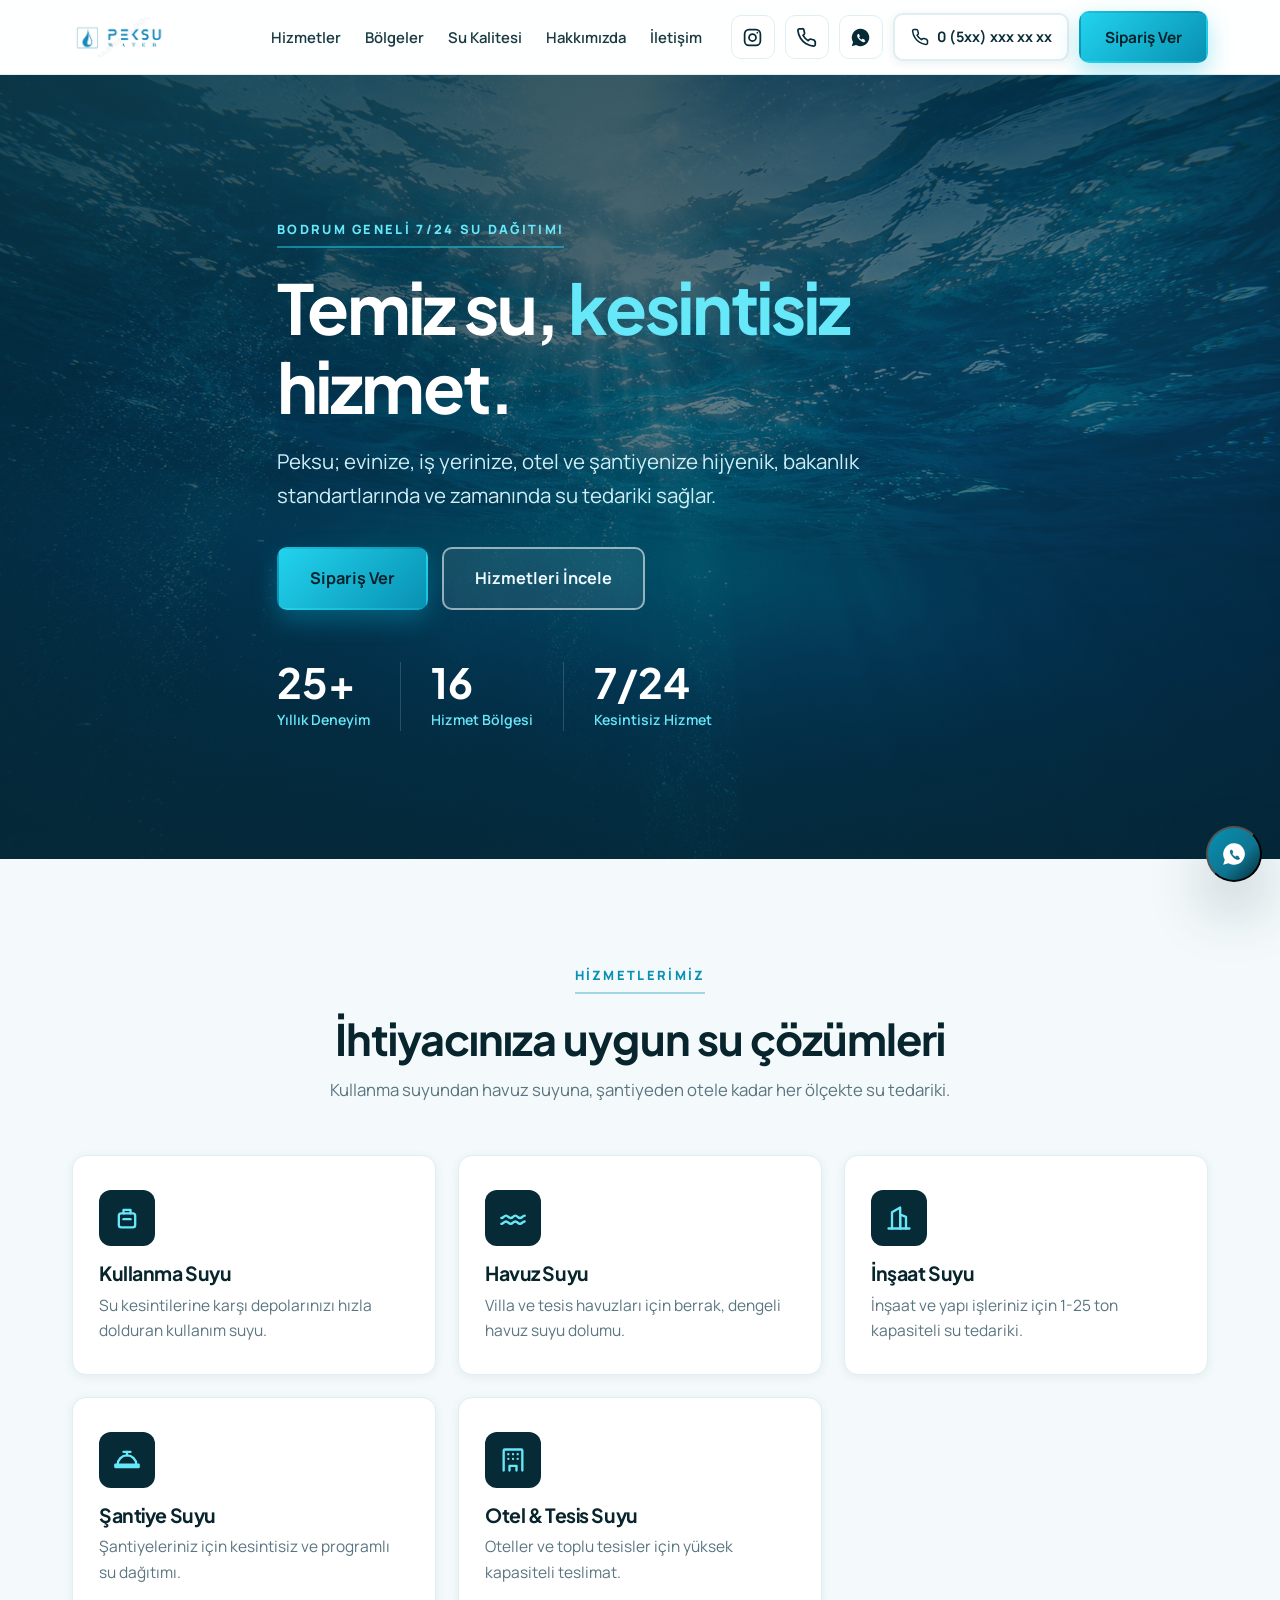
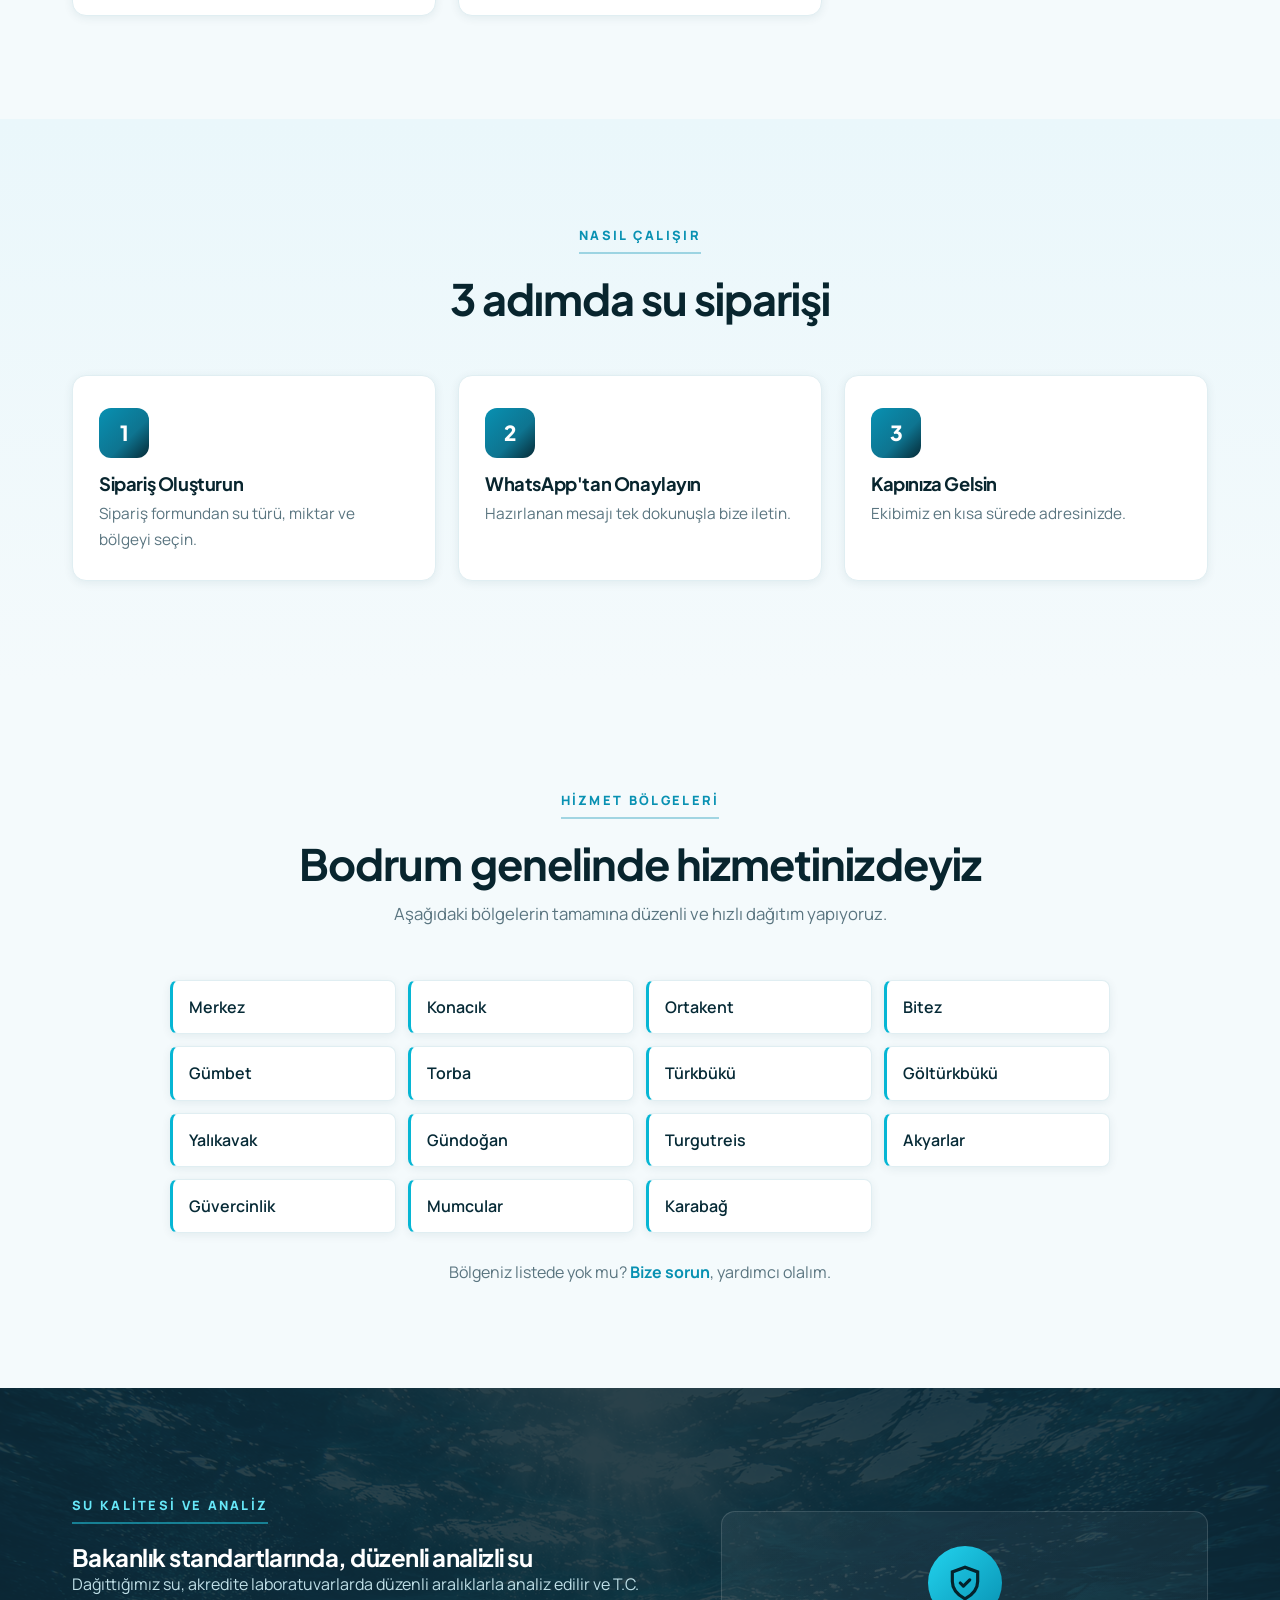
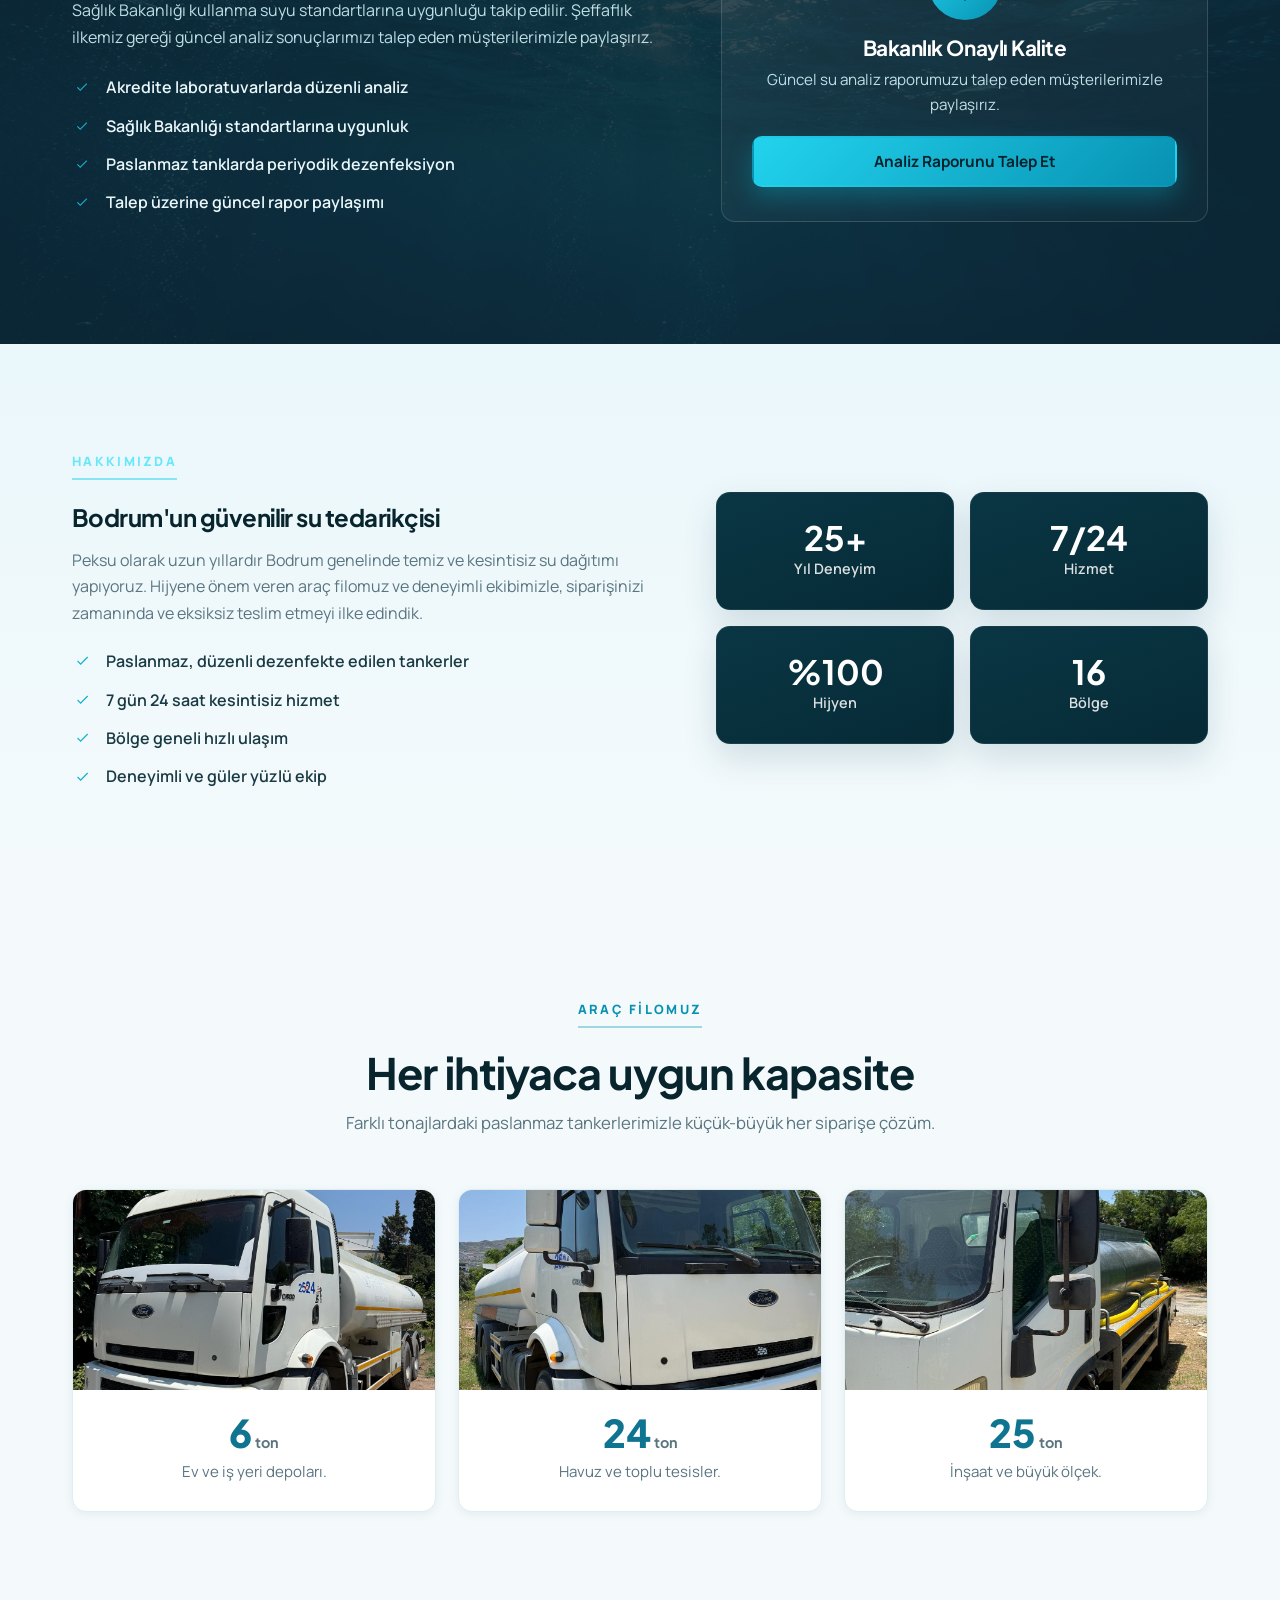
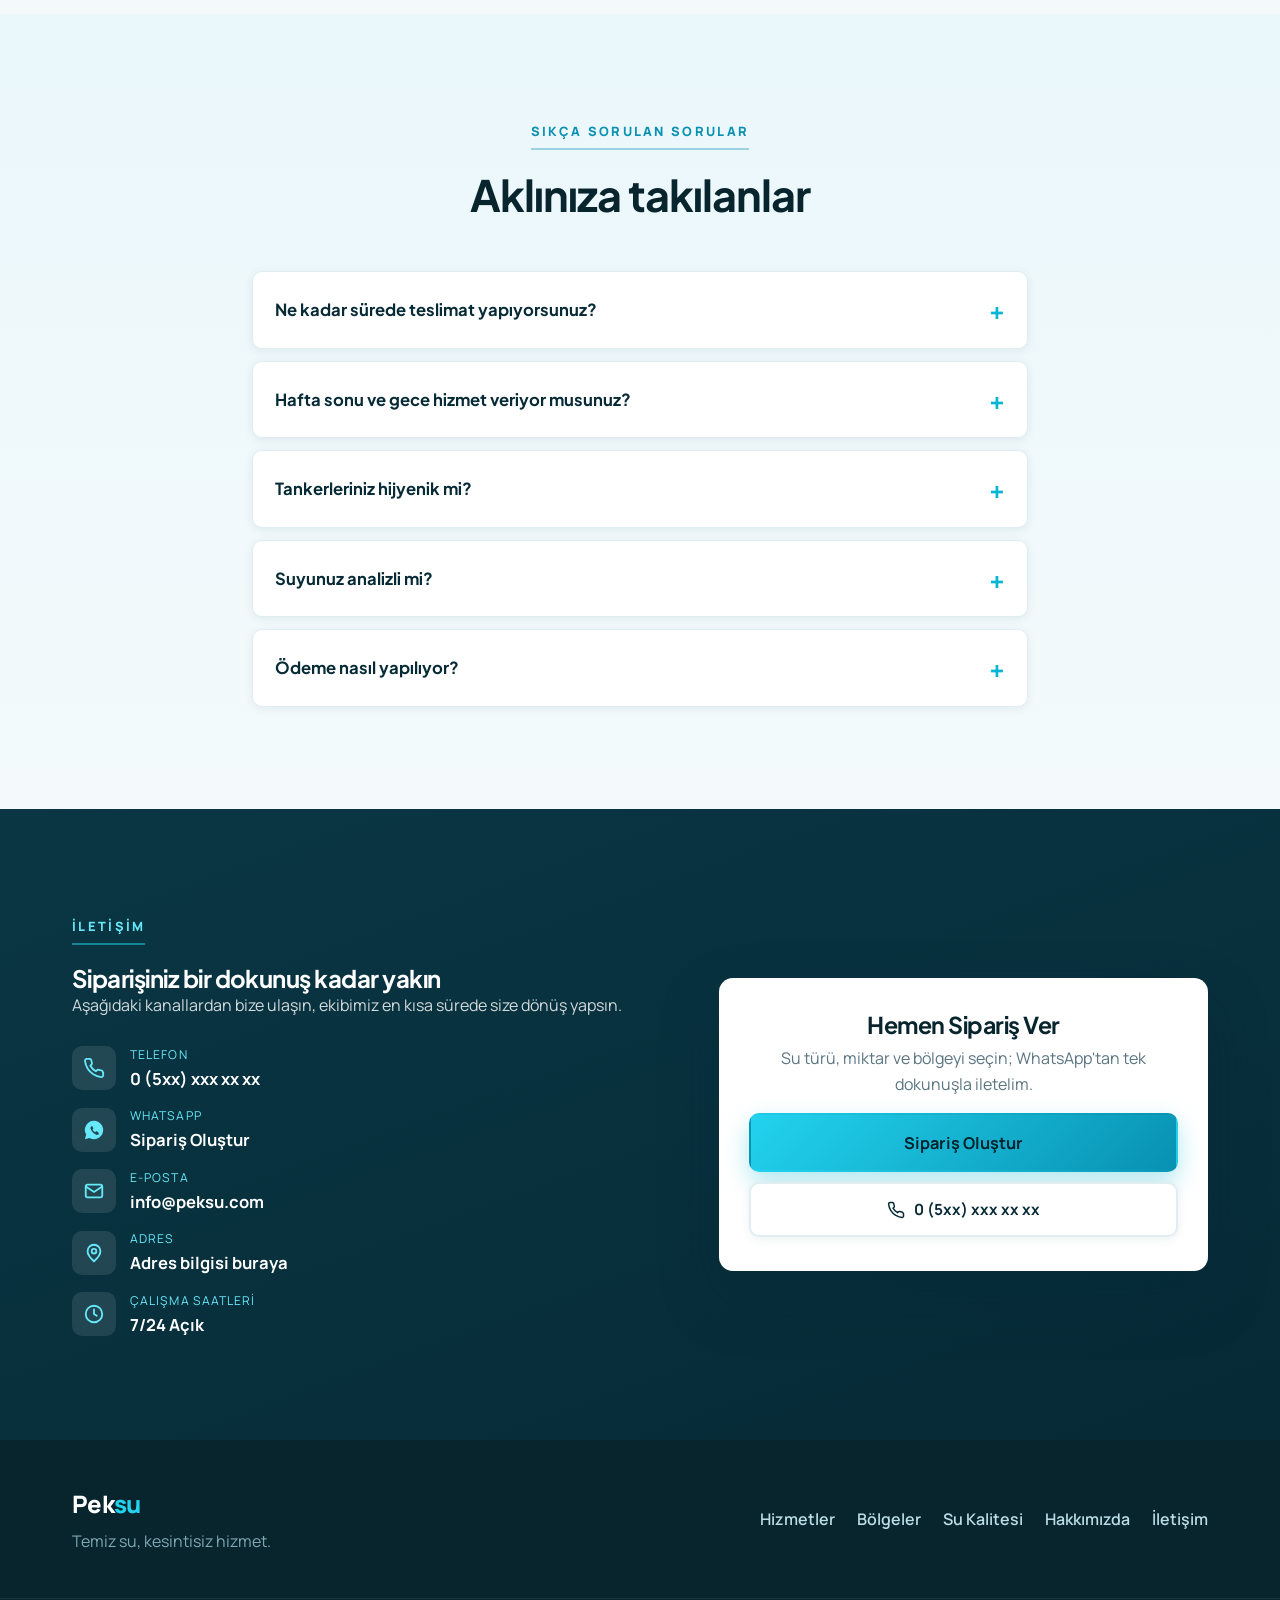
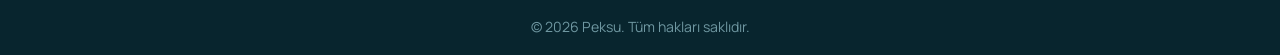
==== index.html @ a87dc5b9 "İçme suyu kaldırıldı, logo+araç foto, WhatsApp seçim popup, miktar dropdown, hero mobil telefon - İç" ====
<!DOCTYPE html>
<html lang="tr">
<head>
  <meta charset="UTF-8" />
  <meta name="viewport" content="width=device-width, initial-scale=1.0" />
  <title>Peksu | Temiz Su Dağıtım Hizmeti</title>
  <meta name="description" content="Peksu — Bodrum genelinde güvenilir, temiz ve kesintisiz su dağıtım hizmeti. Bakanlık standartlarında analizli su, 7/24 sipariş." />
  <meta name="theme-color" content="#062a36" />
  <link rel="preconnect" href="https://fonts.googleapis.com" />
  <link rel="preconnect" href="https://fonts.gstatic.com" crossorigin />
  <link href="https://fonts.googleapis.com/css2?family=Manrope:wght@400;500;600;700;800&family=Plus+Jakarta+Sans:wght@600;700;800&display=swap" rel="stylesheet" />
  <link rel="stylesheet" href="css/styles.css" />
</head>
<body>
  <!-- ===== Header ===== -->
  <header class="site-header" id="top">
    <div class="container header-inner">
      <a href="#top" class="brand" aria-label="Peksu ana sayfa">
        <img class="brand-logo" id="brandLogo" alt="Peksu" hidden />
        <span class="brand-drop" id="brandDrop" aria-hidden="true">
          <svg viewBox="0 0 24 24" fill="none"><path d="M12 2S5 10.5 5 15a7 7 0 0 0 14 0c0-4.5-7-13-7-13Z" fill="currentColor"/></svg>
        </span>
        <span class="brand-name" id="brandText" data-field="brand.nameHtml">Pek<span>su</span></span>
      </a>

      <nav class="main-nav" id="mainNav" aria-label="Ana menü">
        <a href="#hizmetler">Hizmetler</a>
        <a href="#bolgeler">Bölgeler</a>
        <a href="#kalite">Su Kalitesi</a>
        <a href="#hakkimizda">Hakkımızda</a>
        <a href="#filo" class="nav-min">Filomuz</a>
        <a href="#sss" class="nav-min">S.S.S.</a>
        <a href="#iletisim">İletişim</a>
      </nav>

      <div class="header-actions">
        <a class="icon-btn" data-attr="href:contact.instagram" target="_blank" rel="noopener" aria-label="Instagram">
          <svg viewBox="0 0 24 24" fill="none" stroke="currentColor" stroke-width="2"><rect x="3" y="3" width="18" height="18" rx="5"/><circle cx="12" cy="12" r="4"/><circle cx="17.5" cy="6.5" r="1" fill="currentColor" stroke="none"/></svg>
        </a>
        <!-- Mobil: sadece ikon -->
        <a class="icon-btn only-mobile" data-attr="href:contact.telHref" aria-label="Ara">
          <svg viewBox="0 0 24 24" fill="none" stroke="currentColor" stroke-width="2"><path d="M22 16.9v3a2 2 0 0 1-2.2 2 19.8 19.8 0 0 1-8.6-3 19.5 19.5 0 0 1-6-6 19.8 19.8 0 0 1-3-8.6A2 2 0 0 1 4.1 2h3a2 2 0 0 1 2 1.7c.1.9.3 1.8.6 2.7a2 2 0 0 1-.5 2.1L8 9.6a16 16 0 0 0 6 6l1.1-1.1a2 2 0 0 1 2.1-.5c.9.3 1.8.5 2.7.6a2 2 0 0 1 1.7 2Z" stroke-linecap="round" stroke-linejoin="round"/></svg>
        </a>
        <button class="icon-btn only-mobile" data-choice aria-label="WhatsApp">
          <svg viewBox="0 0 24 24" fill="currentColor"><path d="M12 2a10 10 0 0 0-8.5 15.2L2 22l4.9-1.4A10 10 0 1 0 12 2Zm5.6 14.1c-.2.6-1.2 1.2-1.7 1.2-.4.1-1 .1-1.6-.1a10.6 10.6 0 0 1-4.9-4.3 5.6 5.6 0 0 1-1.2-3c0-.9.4-1.3.7-1.6.2-.2.4-.3.6-.3h.4c.2 0 .4 0 .6.5l.7 1.7c0 .2.1.3 0 .5l-.4.5-.2.3c-.1.1-.2.3 0 .5.3.5.7 1 1.1 1.4.6.5 1 .7 1.4.9.2.1.4.1.5-.1l.6-.7c.2-.2.3-.2.5-.1l1.6.8c.3.1.4.2.5.3.1.2.1.6-.1 1Z"/></svg>
        </button>
        <!-- Masaüstü: numara yazılı butonlar -->
        <a class="btn btn-call only-desktop" data-attr="href:contact.telHref">
          <svg viewBox="0 0 24 24" fill="none" stroke="currentColor" stroke-width="2"><path d="M22 16.9v3a2 2 0 0 1-2.2 2 19.8 19.8 0 0 1-8.6-3 19.5 19.5 0 0 1-6-6 19.8 19.8 0 0 1-3-8.6A2 2 0 0 1 4.1 2h3a2 2 0 0 1 2 1.7c.1.9.3 1.8.6 2.7a2 2 0 0 1-.5 2.1L8 9.6a16 16 0 0 0 6 6l1.1-1.1a2 2 0 0 1 2.1-.5c.9.3 1.8.5 2.7.6a2 2 0 0 1 1.7 2Z" stroke-linecap="round" stroke-linejoin="round"/></svg>
          <span data-field="contact.phoneDisplay"></span>
        </a>
        <button class="btn btn-primary only-desktop" data-order>Sipariş Ver</button>

        <button class="nav-toggle only-mobile" id="navToggle" aria-label="Menüyü aç" aria-expanded="false">
          <span></span><span></span><span></span>
        </button>
      </div>
    </div>
  </header>

  <!-- ===== Hero ===== -->
  <section class="hero" id="hero">
    <div class="hero-photo" aria-hidden="true"></div>
    <div class="hero-sheen" aria-hidden="true"></div>
    <div class="container hero-inner">
      <span class="eyebrow" data-field="hero.eyebrow"></span>
      <h1>
        <span data-field="hero.titleLead"></span>
        <span class="wave-text" data-field="hero.titleHighlight"></span>
        <span data-field="hero.titleTail"></span>
      </h1>
      <p class="lead" data-field="hero.lead"></p>
      <div class="hero-actions">
        <button class="btn btn-primary btn-lg" data-order data-field="hero.primaryBtn"></button>
        <a href="#hizmetler" class="btn btn-ghost btn-lg" data-field="hero.secondaryBtn"></a>
      </div>
      <a class="hero-phone only-mobile" data-attr="href:contact.telHref">
        <svg viewBox="0 0 24 24" width="16" height="16" fill="none" stroke="currentColor" stroke-width="2"><path d="M22 16.9v3a2 2 0 0 1-2.2 2 19.8 19.8 0 0 1-8.6-3 19.5 19.5 0 0 1-6-6 19.8 19.8 0 0 1-3-8.6A2 2 0 0 1 4.1 2h3a2 2 0 0 1 2 1.7c.1.9.3 1.8.6 2.7a2 2 0 0 1-.5 2.1L8 9.6a16 16 0 0 0 6 6l1.1-1.1a2 2 0 0 1 2.1-.5c.9.3 1.8.5 2.7.6a2 2 0 0 1 1.7 2Z" stroke-linecap="round" stroke-linejoin="round"/></svg>
        <span>Hemen arayın: </span><span data-field="contact.phoneDisplay"></span>
      </a>
      <ul class="hero-stats" id="heroStats"></ul>
    </div>
  </section>

  <!-- ===== Hizmetler ===== -->
  <section class="section" id="hizmetler">
    <div class="container">
      <div class="section-head">
        <span class="eyebrow" data-field="services.eyebrow"></span>
        <h2 data-field="services.title"></h2>
        <p class="section-sub" data-field="services.subtitle"></p>
      </div>
      <div class="cards grid-3" id="servicesGrid"></div>
    </div>
  </section>

  <!-- ===== Nasıl Çalışır ===== -->
  <section class="section section-alt" id="nasil">
    <div class="container">
      <div class="section-head">
        <span class="eyebrow" data-field="steps.eyebrow"></span>
        <h2 data-field="steps.title"></h2>
      </div>
      <div class="steps grid-3" id="stepsGrid"></div>
    </div>
  </section>

  <!-- ===== Bölgeler ===== -->
  <section class="section" id="bolgeler">
    <div class="container">
      <div class="section-head">
        <span class="eyebrow" data-field="regions.eyebrow"></span>
        <h2 data-field="regions.title"></h2>
        <p class="section-sub" data-field="regions.subtitle"></p>
      </div>
      <ul class="region-list" id="regionList"></ul>
      <p class="region-note">Bölgeniz listede yok mu? <a href="#iletisim">Bize sorun</a>, yardımcı olalım.</p>
    </div>
  </section>

  <!-- ===== Su Kalitesi & Analiz ===== -->
  <section class="section quality" id="kalite">
    <div class="container">
      <div class="quality-grid">
        <div>
          <span class="eyebrow" data-field="quality.eyebrow"></span>
          <h2 data-field="quality.title"></h2>
          <p data-field="quality.text"></p>
          <ul class="quality-points" id="qualityPoints"></ul>
        </div>
        <div class="quality-badge">
          <span class="seal" aria-hidden="true">
            <svg viewBox="0 0 24 24" fill="none" stroke="currentColor" stroke-width="2"><path d="M12 2 4 5v6c0 5 3.4 8.5 8 11 4.6-2.5 8-6 8-11V5l-8-3Z"/><path d="m9 12 2 2 4-4" stroke-linecap="round" stroke-linejoin="round"/></svg>
          </span>
          <h3>Bakanlık Onaylı Kalite</h3>
          <p>Güncel su analiz raporumuzu talep eden müşterilerimizle paylaşırız.</p>
          <button class="btn btn-primary block" data-request data-field="quality.ctaLabel"></button>
        </div>
      </div>
    </div>
  </section>

  <!-- ===== Hakkımızda ===== -->
  <section class="section section-alt" id="hakkimizda">
    <div class="container about-grid">
      <div class="about-text">
        <span class="eyebrow" data-field="about.eyebrow"></span>
        <h2 data-field="about.title"></h2>
        <p data-field="about.text"></p>
        <ul class="feature-list" id="featureList"></ul>
      </div>
      <div class="about-badges" id="aboutBadges"></div>
    </div>
  </section>

  <!-- ===== Filo ===== -->
  <section class="section" id="filo">
    <div class="container">
      <div class="section-head">
        <span class="eyebrow" data-field="fleet.eyebrow"></span>
        <h2 data-field="fleet.title"></h2>
        <p class="section-sub" data-field="fleet.subtitle"></p>
      </div>
      <div class="cards grid-3" id="fleetGrid"></div>
    </div>
  </section>

  <!-- ===== SSS ===== -->
  <section class="section section-alt" id="sss">
    <div class="container narrow">
      <div class="section-head">
        <span class="eyebrow" data-field="faq.eyebrow"></span>
        <h2 data-field="faq.title"></h2>
      </div>
      <div class="faq" id="faqList"></div>
    </div>
  </section>

  <!-- ===== İletişim ===== -->
  <section class="section contact" id="iletisim">
    <div class="container contact-inner">
      <div class="contact-text">
        <span class="eyebrow" data-field="contactSection.eyebrow"></span>
        <h2 data-field="contactSection.title"></h2>
        <p data-field="contactSection.text"></p>
        <ul class="contact-list">
          <li><span class="ci"><svg viewBox="0 0 24 24" fill="none" stroke="currentColor" stroke-width="2"><path d="M22 16.9v3a2 2 0 0 1-2.2 2 19.8 19.8 0 0 1-8.6-3 19.5 19.5 0 0 1-6-6 19.8 19.8 0 0 1-3-8.6A2 2 0 0 1 4.1 2h3a2 2 0 0 1 2 1.7c.1.9.3 1.8.6 2.7a2 2 0 0 1-.5 2.1L8 9.6a16 16 0 0 0 6 6l1.1-1.1a2 2 0 0 1 2.1-.5c.9.3 1.8.5 2.7.6a2 2 0 0 1 1.7 2Z" stroke-linecap="round" stroke-linejoin="round"/></svg></span><div><small>Telefon</small><a data-attr="href:contact.telHref" data-field="contact.phoneDisplay"></a></div></li>
          <li><span class="ci"><svg viewBox="0 0 24 24" fill="currentColor"><path d="M12 2a10 10 0 0 0-8.5 15.2L2 22l4.9-1.4A10 10 0 1 0 12 2Zm5.6 14.1c-.2.6-1.2 1.2-1.7 1.2-.4.1-1 .1-1.6-.1a10.6 10.6 0 0 1-4.9-4.3 5.6 5.6 0 0 1-1.2-3c0-.9.4-1.3.7-1.6.2-.2.4-.3.6-.3h.4c.2 0 .4 0 .6.5l.7 1.7c0 .2.1.3 0 .5l-.4.5-.2.3c-.1.1-.2.3 0 .5.3.5.7 1 1.1 1.4.6.5 1 .7 1.4.9.2.1.4.1.5-.1l.6-.7c.2-.2.3-.2.5-.1l1.6.8c.3.1.4.2.5.3.1.2.1.6-.1 1Z"/></svg></span><div><small>WhatsApp</small><a href="#" data-order class="cval">Sipariş Oluştur</a></div></li>
          <li><span class="ci"><svg viewBox="0 0 24 24" fill="none" stroke="currentColor" stroke-width="2"><rect x="3" y="5" width="18" height="14" rx="2"/><path d="m3 7 9 6 9-6"/></svg></span><div><small>E-posta</small><a data-attr="href:contact.mailHref" data-field="contact.email"></a></div></li>
          <li><span class="ci"><svg viewBox="0 0 24 24" fill="none" stroke="currentColor" stroke-width="2"><path d="M12 21s-7-6.3-7-11a7 7 0 0 1 14 0c0 4.7-7 11-7 11Z"/><circle cx="12" cy="10" r="2.5"/></svg></span><div><small>Adres</small><span class="cval" data-field="contact.address"></span></div></li>
          <li><span class="ci"><svg viewBox="0 0 24 24" fill="none" stroke="currentColor" stroke-width="2"><circle cx="12" cy="12" r="9"/><path d="M12 7v5l3 2" stroke-linecap="round"/></svg></span><div><small>Çalışma Saatleri</small><span class="cval" data-field="contact.hours"></span></div></li>
        </ul>
      </div>
      <div class="contact-cta">
        <div class="cta-card">
          <h3>Hemen Sipariş Ver</h3>
          <p>Su türü, miktar ve bölgeyi seçin; WhatsApp'tan tek dokunuşla iletelim.</p>
          <button class="btn btn-primary block btn-lg" data-order>Sipariş Oluştur</button>
          <a class="btn btn-call block" data-attr="href:contact.telHref">
            <svg viewBox="0 0 24 24" fill="none" stroke="currentColor" stroke-width="2"><path d="M22 16.9v3a2 2 0 0 1-2.2 2 19.8 19.8 0 0 1-8.6-3 19.5 19.5 0 0 1-6-6 19.8 19.8 0 0 1-3-8.6A2 2 0 0 1 4.1 2h3a2 2 0 0 1 2 1.7c.1.9.3 1.8.6 2.7a2 2 0 0 1-.5 2.1L8 9.6a16 16 0 0 0 6 6l1.1-1.1a2 2 0 0 1 2.1-.5c.9.3 1.8.5 2.7.6a2 2 0 0 1 1.7 2Z" stroke-linecap="round" stroke-linejoin="round"/></svg>
            <span data-field="contact.phoneDisplay"></span>
          </a>
        </div>
      </div>
    </div>
  </section>

  <!-- ===== Footer ===== -->
  <footer class="site-footer">
    <div class="container footer-inner">
      <div class="footer-brand">
        <span class="brand-name" data-field="brand.nameHtml">Pek<span>su</span></span>
        <p data-field="brand.slogan"></p>
      </div>
      <nav class="footer-nav" aria-label="Alt menü">
        <a href="#hizmetler">Hizmetler</a>
        <a href="#bolgeler">Bölgeler</a>
        <a href="#kalite">Su Kalitesi</a>
        <a href="#hakkimizda">Hakkımızda</a>
        <a href="#iletisim">İletişim</a>
      </nav>
    </div>
    <div class="footer-bottom">
      <div class="container">
        <p>© <span id="year"></span> <span data-field="brand.name">Peksu</span>. Tüm hakları saklıdır.</p>
      </div>
    </div>
  </footer>

  <!-- Sabit sipariş butonu -->
  <div class="floats">
    <button class="float-btn float-order" data-choice aria-label="WhatsApp">
      <svg viewBox="0 0 24 24" fill="currentColor"><path d="M12 2a10 10 0 0 0-8.5 15.2L2 22l4.9-1.4A10 10 0 1 0 12 2Zm5.6 14.1c-.2.6-1.2 1.2-1.7 1.2-.4.1-1 .1-1.6-.1a10.6 10.6 0 0 1-4.9-4.3 5.6 5.6 0 0 1-1.2-3c0-.9.4-1.3.7-1.6.2-.2.4-.3.6-.3h.4c.2 0 .4 0 .6.5l.7 1.7c0 .2.1.3 0 .5l-.4.5-.2.3c-.1.1-.2.3 0 .5.3.5.7 1 1.1 1.4.6.5 1 .7 1.4.9.2.1.4.1.5-.1l.6-.7c.2-.2.3-.2.5-.1l1.6.8c.3.1.4.2.5.3.1.2.1.6-.1 1Z"/></svg>
    </button>
  </div>

  <!-- ===== Seçim Modalı (İletişim / Sipariş) ===== -->
  <div class="modal" id="choiceModal" aria-hidden="true">
    <div class="modal-backdrop" data-close></div>
    <div class="modal-card choice-card" role="dialog" aria-modal="true" aria-labelledby="choiceTitle">
      <button class="modal-x" data-close aria-label="Kapat">&times;</button>
      <h3 id="choiceTitle">Nasıl yardımcı olalım?</h3>
      <p class="modal-sub">Bir seçenek seçin, WhatsApp üzerinden devam edelim.</p>
      <div class="choice-grid">
        <button class="choice-btn" data-contact>
          <span class="choice-ic"><svg viewBox="0 0 24 24" fill="none" stroke="currentColor" stroke-width="2"><path d="M21 15a2 2 0 0 1-2 2H7l-4 4V5a2 2 0 0 1 2-2h14a2 2 0 0 1 2 2Z" stroke-linecap="round" stroke-linejoin="round"/></svg></span>
          <strong>İletişime Geç</strong>
          <small>Soru sor, bilgi al</small>
        </button>
        <button class="choice-btn primary" data-order>
          <span class="choice-ic"><svg viewBox="0 0 24 24" fill="none" stroke="currentColor" stroke-width="2"><path d="M6 6h15l-1.5 9h-12z" stroke-linecap="round" stroke-linejoin="round"/><path d="M6 6 5 3H2" stroke-linecap="round"/><circle cx="9" cy="20" r="1.5"/><circle cx="18" cy="20" r="1.5"/></svg></span>
          <strong>Sipariş Oluştur</strong>
          <small>Su türü, miktar, adres</small>
        </button>
      </div>
    </div>
  </div>

  <!-- ===== Sipariş Modalı ===== -->
  <div class="modal" id="orderModal" aria-hidden="true">
    <div class="modal-backdrop" data-close></div>
    <div class="modal-card" role="dialog" aria-modal="true" aria-labelledby="orderTitle">
      <button class="modal-x" data-close aria-label="Kapat">&times;</button>
      <h3 id="orderTitle" data-field="order.title">Hızlı Sipariş</h3>
      <p class="modal-sub" data-field="order.subtitle"></p>

      <div class="modal-field">
        <label>Su Türü</label>
        <div class="opt-row" id="optWaterType"></div>
      </div>
      <div class="modal-field">
        <label>Miktar (<span data-field="order.unitLabel">ton</span>)</label>
        <select id="optQty"></select>
        <input id="optQtyCustom" type="number" min="1" inputmode="numeric" placeholder="Miktarı yazın" hidden />
      </div>
      <div class="modal-field">
        <label>Mahalle / Bölge</label>
        <select id="optRegion"></select>
      </div>
      <div class="modal-field">
        <label>Sokak / Cadde</label>
        <select id="optStreetSelect"></select>
        <input id="optStreetText" type="text" placeholder="Sokak / Cadde adı" />
      </div>
      <div class="modal-field">
        <label>Bina No / Daire No</label>
        <div class="grid2mini">
          <input id="optBuildingNo" type="text" inputmode="numeric" placeholder="Bina No" />
          <input id="optDoorNo" type="text" placeholder="Daire No (isteğe bağlı)" />
        </div>
      </div>
      <div class="modal-field">
        <label>Not (isteğe bağlı)</label>
        <textarea id="optNote" placeholder="Eklemek istediğiniz not..."></textarea>
      </div>
      <button class="btn btn-whatsapp block btn-lg" id="orderSend">
        <svg viewBox="0 0 24 24" fill="currentColor"><path d="M12 2a10 10 0 0 0-8.5 15.2L2 22l4.9-1.4A10 10 0 1 0 12 2Zm5.6 14.1c-.2.6-1.2 1.2-1.7 1.2-.4.1-1 .1-1.6-.1a10.6 10.6 0 0 1-4.9-4.3 5.6 5.6 0 0 1-1.2-3c0-.9.4-1.3.7-1.6.2-.2.4-.3.6-.3h.4c.2 0 .4 0 .6.5l.7 1.7c0 .2.1.3 0 .5l-.4.5-.2.3c-.1.1-.2.3 0 .5.3.5.7 1 1.1 1.4.6.5 1 .7 1.4.9.2.1.4.1.5-.1l.6-.7c.2-.2.3-.2.5-.1l1.6.8c.3.1.4.2.5.3.1.2.1.6-.1 1Z"/></svg>
        WhatsApp'tan Gönder
      </button>
    </div>
  </div>

  <script src="js/main.js"></script>
</body>
</html>
---- css/styles.css ----
/* ===========================================================
   Peksu — Su Dağıtım Sitesi
   Tema: Kurumsal havuz mavisi / koyu teal, sert & güvenilir
   =========================================================== */

:root {
  --aqua-300:#67e8f9; --aqua-400:#22d3ee; --aqua-500:#06b6d4; --aqua-600:#0891b2;
  --aqua-700:#0e7490; --aqua-800:#155e75; --aqua-900:#164e63;

  --deep:#062a36;      /* koyu deniz/teal */
  --deep-2:#0a3644;
  --steel:#0c2731;     /* sert grafit-teal */
  --ink:#08252e;
  --text:#1a3a43;
  --muted:#5a7580;
  --line:#e0eef2;
  --white:#ffffff;
  --bg:#f4fafc;

  --grad-pool: linear-gradient(135deg,#0891b2,#0e7490 60%,#062a36);
  --grad-deep: linear-gradient(160deg,#0a3644,#062a36);
  --grad-accent: linear-gradient(135deg,#22d3ee,#0891b2);

  --shadow-sm:0 2px 10px rgba(6,60,80,.08);
  --shadow-md:0 14px 34px rgba(6,60,80,.14);
  --shadow-lg:0 26px 60px rgba(4,40,55,.28);

  --radius:10px;
  --radius-lg:14px;
  --container:1180px;

  --font-body:'Manrope',system-ui,-apple-system,Segoe UI,Roboto,sans-serif;
  --font-head:'Plus Jakarta Sans',var(--font-body);
}

*,*::before,*::after{box-sizing:border-box;margin:0;padding:0}
html{scroll-behavior:smooth;-webkit-text-size-adjust:100%}
body{font-family:var(--font-body);color:var(--text);background:var(--bg);line-height:1.65;overflow-x:hidden}
img{max-width:100%;display:block}
a{color:inherit;text-decoration:none}
h1,h2,h3{font-family:var(--font-head);line-height:1.14;color:var(--ink);letter-spacing:-.022em}
ul{list-style:none}
.container{width:100%;max-width:var(--container);margin:0 auto;padding:0 22px}
.container.narrow{max-width:820px}
.only-desktop{display:inline-flex}
.only-mobile{display:none}

/* ---------- Butonlar ---------- */
.btn{display:inline-flex;align-items:center;justify-content:center;gap:.55em;font-weight:700;font-size:.96rem;
  padding:.85em 1.55em;border-radius:var(--radius);border:2px solid transparent;cursor:pointer;
  transition:transform .16s,box-shadow .16s,background .16s,border-color .16s;white-space:nowrap;font-family:inherit}
.btn:active{transform:translateY(1px)}
.btn svg{width:18px;height:18px;flex:none}
.btn-primary{background:var(--grad-accent);color:#04222b;box-shadow:0 10px 24px rgba(6,182,212,.32)}
.btn-primary:hover{transform:translateY(-2px);box-shadow:0 16px 32px rgba(6,182,212,.42)}
.btn-ghost{background:rgba(255,255,255,.08);color:#eafaff;border-color:rgba(255,255,255,.55)}
.btn-ghost:hover{background:rgba(255,255,255,.16);transform:translateY(-2px)}
.btn-call{background:#fff;color:var(--deep);border-color:var(--line);box-shadow:var(--shadow-sm)}
.btn-call:hover{border-color:var(--aqua-400);transform:translateY(-2px)}
.btn-whatsapp{background:#1faa52;color:#fff;box-shadow:0 10px 24px rgba(31,170,82,.3)}
.btn-whatsapp:hover{background:#199048;transform:translateY(-2px)}
.btn-outline-light{background:transparent;color:#eafaff;border-color:rgba(255,255,255,.5)}
.btn-outline-light:hover{background:rgba(255,255,255,.12)}
.btn.block{display:flex;width:100%}
.btn-lg{padding:1em 1.9em;font-size:1.02rem}

/* İkon buton (tek renk) */
.icon-btn{width:44px;height:44px;border-radius:var(--radius);display:inline-flex;align-items:center;justify-content:center;
  color:var(--deep);background:#fff;border:1.5px solid var(--line);transition:.16s;flex:none;
  padding:0;margin:0;line-height:0;font:inherit;-webkit-appearance:none;appearance:none;cursor:pointer;box-sizing:border-box}
.icon-btn:hover{border-color:var(--aqua-400);color:var(--aqua-700)}
.icon-btn svg{width:21px;height:21px;display:block}

/* Marka logosu */
.brand-logo{height:40px;width:auto;display:block}

/* Hero mobil telefon satırı */
.hero-phone{display:none;align-items:center;gap:7px;margin:-22px 0 42px;color:#cfeef6;font-weight:600;font-size:.96rem}
.hero-phone svg{color:var(--aqua-300)}

/* ---------- Header ---------- */
.site-header{position:sticky;top:0;z-index:50;background:rgba(255,255,255,.9);
  backdrop-filter:saturate(160%) blur(12px);border-bottom:1px solid var(--line)}
.header-inner{display:flex;align-items:center;gap:18px;height:74px}
.brand{display:flex;align-items:center;gap:10px;font-family:var(--font-head)}
.brand-drop{color:var(--aqua-500);width:30px;height:30px;display:grid;place-items:center}
.brand-drop svg{width:26px;height:26px}
.brand-name{font-weight:800;font-size:1.5rem;color:var(--deep);letter-spacing:-.03em}
.brand-name span{color:var(--aqua-500)}
.main-nav{display:flex;gap:2px;margin-left:auto}
.main-nav .nav-min{display:none}
.main-nav a{font-weight:600;font-size:.93rem;color:var(--text);padding:.5em .74em;border-radius:8px;transition:.15s}
.main-nav a:hover{background:var(--aqua-50,#ecfeff);color:var(--aqua-700)}
.header-actions{display:flex;align-items:center;gap:10px}
.header-actions .btn-call{font-size:.9rem;padding:.7em 1.1em}
.nav-toggle{display:none;flex-direction:column;gap:5px;background:none;border:0;cursor:pointer;padding:9px;border-radius:8px}
.nav-toggle span{width:24px;height:2.5px;border-radius:3px;background:var(--deep);transition:.25s}
.nav-toggle[aria-expanded="true"] span:nth-child(1){transform:translateY(7.5px) rotate(45deg)}
.nav-toggle[aria-expanded="true"] span:nth-child(2){opacity:0}
.nav-toggle[aria-expanded="true"] span:nth-child(3){transform:translateY(-7.5px) rotate(-45deg)}

/* ---------- Hero ---------- */
.hero{position:relative;overflow:hidden;padding:clamp(84px,11vw,140px) 0 clamp(90px,10vw,130px);
  background:var(--deep);color:#eafaff}
.hero-photo{position:absolute;inset:0;background:
    linear-gradient(180deg,rgba(6,42,54,.78),rgba(6,42,54,.62) 45%,rgba(6,42,54,.9)),
    url('../assets/img/pool.jpg') center/cover no-repeat;
  filter:saturate(1.05)}
.hero-photo::after{content:"";position:absolute;inset:0;
  background:linear-gradient(105deg,rgba(6,42,54,.55),transparent 55%)}
.hero-sheen{position:absolute;inset:0;pointer-events:none;opacity:.5;mix-blend-mode:screen;
  background:radial-gradient(1200px 400px at 20% 0%,rgba(103,232,249,.18),transparent 60%),
             radial-gradient(900px 500px at 90% 30%,rgba(34,211,238,.14),transparent 60%);
  animation:sheen 12s ease-in-out infinite alternate}
@keyframes sheen{from{transform:transl3d(0,0,0);opacity:.35}to{transform:translate3d(-30px,10px,0);opacity:.6}}
.hero-inner{position:relative;z-index:2;max-width:770px}
.eyebrow{display:inline-block;font-weight:800;font-size:.8rem;letter-spacing:.18em;color:var(--aqua-300);
  padding-bottom:6px;border-bottom:2px solid rgba(34,211,238,.5);margin-bottom:20px}
.hero h1{font-size:clamp(2.5rem,6.2vw,4.3rem);color:#fff;margin-bottom:20px;letter-spacing:-.03em}
.wave-text{color:var(--aqua-300)}
.hero .lead{font-size:clamp(1.05rem,2vw,1.28rem);color:#cfeef6;max-width:640px;margin-bottom:34px}
.hero-actions{display:flex;flex-wrap:wrap;gap:14px;margin-bottom:52px}
.hero-stats{display:flex;flex-wrap:wrap;gap:0}
.hero-stats li{display:flex;flex-direction:column;padding:0 30px;border-left:1px solid rgba(255,255,255,.16)}
.hero-stats li:first-child{padding-left:0;border-left:0}
.hero-stats strong{font-family:var(--font-head);font-size:clamp(1.9rem,4vw,2.6rem);color:#fff;line-height:1}
.hero-stats span{font-weight:600;font-size:.88rem;color:var(--aqua-300);margin-top:4px}

/* ---------- Bölümler ---------- */
.section{padding:clamp(66px,8vw,104px) 0;position:relative}
.section-alt{background:linear-gradient(180deg,#eaf7fb,#f4fafc)}
.section-head{max-width:700px;margin:0 auto 52px;text-align:center}
.section-head .eyebrow{color:var(--aqua-600);border-color:rgba(8,145,178,.35)}
.section-head h2{font-size:clamp(1.85rem,4vw,2.7rem);margin-bottom:12px}
.section-sub{color:var(--muted);font-size:1.05rem}

/* ---------- Grid & Kartlar ---------- */
.grid-3{display:grid;grid-template-columns:repeat(3,1fr);gap:22px}
.grid-4{display:grid;grid-template-columns:repeat(4,1fr);gap:20px}
.card{background:#fff;border:1px solid var(--line);border-radius:var(--radius-lg);padding:30px 26px;
  box-shadow:var(--shadow-sm);transition:transform .2s,box-shadow .2s,border-color .2s}
.card:hover{transform:translateY(-5px);box-shadow:var(--shadow-md);border-color:var(--aqua-300)}

.service{position:relative;padding-top:34px}
.service::before{content:"";position:absolute;top:0;left:26px;right:26px;height:3px;border-radius:0 0 3px 3px;
  background:var(--grad-accent);transform:scaleX(0);transform-origin:left;transition:transform .25s}
.service:hover::before{transform:scaleX(1)}
.icon-box{display:inline-grid;place-items:center;width:56px;height:56px;border-radius:12px;
  background:var(--deep);color:var(--aqua-300);margin-bottom:16px}
.icon-box svg{width:28px;height:28px}
.service h3{font-size:1.22rem;margin-bottom:8px}
.service p{color:var(--muted);font-size:.97rem}

/* Adımlar */
.step{position:relative;padding:32px 26px 28px;background:#fff;border:1px solid var(--line);
  border-radius:var(--radius-lg);box-shadow:var(--shadow-sm)}
.step-no{display:grid;place-items:center;width:50px;height:50px;margin-bottom:16px;font-family:var(--font-head);
  font-weight:800;font-size:1.3rem;color:#fff;background:var(--grad-pool);border-radius:12px}
.step h3{font-size:1.15rem;margin-bottom:6px}
.step p{color:var(--muted);font-size:.96rem}

/* Bölgeler */
.region-list{display:grid;grid-template-columns:repeat(4,1fr);gap:12px;max-width:940px;margin:0 auto}
.region-list li{background:#fff;border:1px solid var(--line);border-left:3px solid var(--aqua-500);
  border-radius:8px;padding:13px 16px;font-weight:600;color:var(--deep);box-shadow:var(--shadow-sm);transition:.16s}
.region-list li:hover{transform:translateY(-3px);box-shadow:var(--shadow-md);border-left-color:var(--aqua-300)}
.region-note{text-align:center;margin-top:26px;color:var(--muted)}
.region-note a{color:var(--aqua-600);font-weight:700}

/* ---------- Su Kalitesi (koyu, sert) ---------- */
.quality{background:var(--steel);color:#dff2f7;position:relative;overflow:hidden}
.quality::before{content:"";position:absolute;inset:0;opacity:.12;background:url('../assets/img/pool.jpg') center/cover;filter:grayscale(.2)}
.quality .container{position:relative;z-index:2}
.quality-grid{display:grid;grid-template-columns:1.1fr .9fr;gap:54px;align-items:center}
.quality h2{color:#fff}
.quality .eyebrow{color:var(--aqua-300);border-color:rgba(34,211,238,.5)}
.quality p{color:#bfdfe7;margin-bottom:24px}
.quality-points{display:grid;gap:12px;margin-bottom:26px}
.quality-points li{position:relative;padding-left:34px;font-weight:600;color:#eaf7fb}
.quality-points li::before{content:"";position:absolute;left:0;top:3px;width:20px;height:20px;border-radius:5px;
  background:var(--grad-accent);
  -webkit-mask:url("data:image/svg+xml,%3Csvg xmlns='http://www.w3.org/2000/svg' viewBox='0 0 24 24'%3E%3Cpath fill='black' d='M9 16.2 4.8 12l-1.4 1.4L9 19 21 7l-1.4-1.4z'/%3E%3C/svg%3E") center/70% no-repeat;
          mask:url("data:image/svg+xml,%3Csvg xmlns='http://www.w3.org/2000/svg' viewBox='0 0 24 24'%3E%3Cpath fill='black' d='M9 16.2 4.8 12l-1.4 1.4L9 19 21 7l-1.4-1.4z'/%3E%3C/svg%3E") center/70% no-repeat}
.quality-badge{background:linear-gradient(160deg,rgba(255,255,255,.06),rgba(255,255,255,.02));
  border:1px solid rgba(255,255,255,.14);border-radius:var(--radius-lg);padding:34px 30px;text-align:center}
.quality-badge .seal{width:74px;height:74px;margin:0 auto 16px;border-radius:50%;display:grid;place-items:center;
  background:var(--grad-accent);color:#04222b}
.quality-badge .seal svg{width:38px;height:38px}
.quality-badge h3{color:#fff;font-size:1.3rem;margin-bottom:8px}
.quality-badge p{color:#bfdfe7;font-size:.95rem;margin-bottom:18px}

/* Hakkımızda */
.about-grid{display:grid;grid-template-columns:1.2fr 1fr;gap:54px;align-items:center}
.about-text h2{margin:4px 0 16px}
.about-text p{color:var(--muted);margin-bottom:22px}
.feature-list{display:grid;gap:12px}
.feature-list li{position:relative;padding-left:34px;font-weight:600;color:var(--text)}
.feature-list li::before{content:"";position:absolute;left:0;top:2px;width:22px;height:22px;border-radius:6px;
  background:var(--grad-accent);
  -webkit-mask:url("data:image/svg+xml,%3Csvg xmlns='http://www.w3.org/2000/svg' viewBox='0 0 24 24'%3E%3Cpath fill='black' d='M9 16.2 4.8 12l-1.4 1.4L9 19 21 7l-1.4-1.4z'/%3E%3C/svg%3E") center/70% no-repeat;
          mask:url("data:image/svg+xml,%3Csvg xmlns='http://www.w3.org/2000/svg' viewBox='0 0 24 24'%3E%3Cpath fill='black' d='M9 16.2 4.8 12l-1.4 1.4L9 19 21 7l-1.4-1.4z'/%3E%3C/svg%3E") center/70% no-repeat}
.about-badges{display:grid;grid-template-columns:1fr 1fr;gap:16px}
.badge-card{background:var(--grad-deep);color:#fff;border-radius:var(--radius-lg);padding:28px 22px;text-align:center;
  box-shadow:var(--shadow-md);border:1px solid rgba(255,255,255,.06)}
.badge-card strong{font-family:var(--font-head);font-size:2.1rem;display:block;line-height:1}
.badge-card span{font-weight:600;opacity:.85;font-size:.9rem}

/* Filo */
.card.fleet{padding:0;overflow:hidden;text-align:center}
.fleet-photo{width:100%;height:200px;overflow:hidden;background:#dcecf1}
.fleet-photo img{width:100%;height:100%;object-fit:cover;display:block;transition:transform .35s ease}
.card.fleet:hover .fleet-photo img{transform:scale(1.06)}
.fleet-body{padding:24px 22px 26px}
.fleet-cap{font-family:var(--font-head);font-weight:800;font-size:2.4rem;color:var(--aqua-700);display:block;line-height:1;margin-bottom:8px}
.fleet-cap small{font-size:.9rem;font-weight:700;color:var(--muted);margin-left:3px}
.fleet p{color:var(--muted);font-size:.94rem}

/* SSS */
.faq{display:grid;gap:12px}
.faq details{background:#fff;border:1px solid var(--line);border-radius:var(--radius);padding:2px 22px;box-shadow:var(--shadow-sm);transition:.2s}
.faq details[open]{box-shadow:var(--shadow-md);border-color:var(--aqua-300)}
.faq summary{cursor:pointer;font-family:var(--font-head);font-weight:700;font-size:1.04rem;color:var(--deep);
  padding:16px 0;list-style:none;display:flex;justify-content:space-between;align-items:center;gap:12px}
.faq summary::-webkit-details-marker{display:none}
.faq summary::after{content:"+";font-size:1.5rem;color:var(--aqua-500);transition:transform .2s}
.faq details[open] summary::after{transform:rotate(45deg)}
.faq details p{padding:0 0 18px;color:var(--muted)}

/* İletişim */
.contact{background:var(--grad-deep);color:#fff;position:relative}
.contact h2{color:#fff}
.contact-inner{display:grid;grid-template-columns:1.1fr .9fr;gap:50px;align-items:center}
.contact-text p{color:rgba(255,255,255,.82);margin-bottom:26px}
.contact-list{display:grid;gap:14px}
.contact-list li{display:flex;align-items:center;gap:14px}
.contact-list li>.ci{width:44px;height:44px;display:grid;place-items:center;background:rgba(255,255,255,.1);
  border-radius:10px;flex:none;color:var(--aqua-300)}
.contact-list li>.ci svg{width:22px;height:22px}
.contact-list small{display:block;font-size:.76rem;text-transform:uppercase;letter-spacing:.09em;color:var(--aqua-300)}
.contact-list a,.contact-list .cval{font-weight:700;font-size:1.04rem;color:#fff}
.cta-card{background:#fff;color:var(--text);border-radius:var(--radius-lg);padding:34px 30px;box-shadow:var(--shadow-lg);text-align:center}
.cta-card h3{font-size:1.45rem;margin-bottom:6px;color:var(--ink)}
.cta-card>p{color:var(--muted);margin-bottom:16px}
.cta-card .btn{margin-top:10px}

/* Footer */
.site-footer{background:var(--ink);color:#bcdde5}
.footer-inner{display:flex;justify-content:space-between;align-items:center;gap:24px;padding:44px 22px;flex-wrap:wrap}
.footer-brand .brand-name{color:#fff;font-size:1.5rem}
.footer-brand .brand-name span{color:var(--aqua-400)}
.footer-brand p{color:#7fa9b3;margin-top:4px}
.footer-nav{display:flex;gap:22px;flex-wrap:wrap}
.footer-nav a{color:#bcdde5;font-weight:600;transition:.15s}
.footer-nav a:hover{color:var(--aqua-300)}
.footer-bottom{border-top:1px solid rgba(255,255,255,.08)}
.footer-bottom p{text-align:center;padding:16px 0;font-size:.88rem;color:#6f97a1}

/* Sabit butonlar */
.floats{position:fixed;right:18px;bottom:18px;z-index:60;display:flex;flex-direction:column;gap:12px}
.float-btn{width:56px;height:56px;border-radius:50%;display:grid;place-items:center;color:#fff;box-shadow:var(--shadow-lg)}
.float-wa{background:#1faa52}
.float-order{background:var(--grad-pool)}
.float-btn svg{width:26px;height:26px}

/* ---------- Sipariş Modal ---------- */
.modal{position:fixed;inset:0;z-index:100;display:none}
.modal.open{display:block}
.modal-backdrop{position:absolute;inset:0;background:rgba(6,42,54,.6);backdrop-filter:blur(3px)}
.modal-card{position:relative;z-index:2;background:#fff;width:calc(100% - 32px);max-width:480px;max-height:90vh;overflow:auto;
  margin:6vh auto;border-radius:16px;box-shadow:var(--shadow-lg);padding:28px 26px;animation:pop .2s ease}
@keyframes pop{from{transform:translateY(14px);opacity:0}to{transform:none;opacity:1}}
.modal-x{position:absolute;top:12px;right:14px;width:36px;height:36px;border:0;background:#f1f7f9;border-radius:8px;
  font-size:1.4rem;color:var(--muted);cursor:pointer;line-height:1}
.modal-x:hover{background:#e5f0f3}
.modal-card h3{font-size:1.4rem;margin-bottom:4px;color:var(--ink)}
.modal-sub{color:var(--muted);font-size:.94rem;margin-bottom:18px}
.modal-field{margin-bottom:18px}
.modal-field>label{display:block;font-weight:700;font-size:.85rem;color:var(--deep);margin-bottom:9px;text-transform:uppercase;letter-spacing:.04em}
.opt-row{display:flex;flex-wrap:wrap;gap:8px}
.opt{padding:.6em 1.1em;border:1.5px solid var(--line);background:#fff;border-radius:8px;font-family:inherit;
  font-weight:600;font-size:.95rem;color:var(--text);cursor:pointer;transition:.14s}
.opt:hover{border-color:var(--aqua-400)}
.opt.sel{background:var(--deep);color:#fff;border-color:var(--deep)}
.qty{display:grid;grid-template-columns:repeat(10,1fr);gap:6px}
.qty .opt{padding:.5em 0;text-align:center;font-size:.9rem}
.modal-field select,.modal-field textarea,.modal-field input[type=text]{width:100%;padding:11px 13px;border:1.5px solid var(--line);border-radius:8px;
  font-family:inherit;font-size:.95rem;color:var(--text);background:#fbfeff}
.modal-field select:focus,.modal-field textarea:focus,.modal-field input:focus{outline:none;border-color:var(--aqua-400)}
.modal-field textarea{min-height:70px;resize:vertical}
.grid2mini{display:grid;grid-template-columns:1fr 1fr;gap:10px}

/* Seçim modalı */
.choice-card{max-width:440px}
.choice-grid{display:grid;grid-template-columns:1fr 1fr;gap:14px;margin-top:8px}
.choice-btn{display:flex;flex-direction:column;align-items:center;gap:7px;text-align:center;padding:24px 16px;
  border:1.5px solid var(--line);border-radius:12px;background:#fff;cursor:pointer;font-family:inherit;transition:.16s}
.choice-btn:hover{border-color:var(--aqua-400);transform:translateY(-2px);box-shadow:var(--shadow-sm)}
.choice-btn .choice-ic{width:54px;height:54px;display:grid;place-items:center;border-radius:12px;background:#ecfeff;color:var(--aqua-700)}
.choice-btn.primary .choice-ic{background:var(--deep);color:var(--aqua-300)}
.choice-btn .choice-ic svg{width:26px;height:26px}
.choice-btn strong{font-family:var(--font-head);font-size:1.05rem;color:var(--ink)}
.choice-btn small{color:var(--muted);font-size:.82rem}
@media(max-width:420px){.choice-grid{grid-template-columns:1fr}}

/* Reveal */
.section .card,.section .step,.region-list li,.badge-card{opacity:0;transform:translateY(16px)}
.is-visible{opacity:1!important;transform:none!important;transition:opacity .55s ease,transform .55s ease}

/* ---------- Responsive ---------- */
@media(max-width:980px){
  .grid-3{grid-template-columns:repeat(2,1fr)}
  .grid-4{grid-template-columns:repeat(2,1fr)}
  .about-grid,.contact-inner,.quality-grid{grid-template-columns:1fr;gap:36px}
  .region-list{grid-template-columns:repeat(3,1fr)}
}
@media(max-width:1024px){
  .only-desktop{display:none!important}
  .only-mobile{display:inline-flex}
  .main-nav{position:absolute;top:74px;left:0;right:0;flex-direction:column;gap:2px;background:#fff;padding:12px 18px;
    box-shadow:var(--shadow-md);transform:translateY(-12px);opacity:0;pointer-events:none;transition:.22s;border-bottom:1px solid var(--line)}
  .main-nav.open{transform:none;opacity:1;pointer-events:auto}
  .main-nav .nav-min{display:block}
  .main-nav a{padding:.85em 1em}
  .nav-toggle{display:flex;order:5}
  .header-actions{margin-left:auto;gap:8px}
  .hero-stats li{padding:0 18px}
  .region-list{grid-template-columns:repeat(2,1fr)}
}
@media(max-width:460px){
  .grid-3,.grid-4{grid-template-columns:1fr}
  .region-list{grid-template-columns:1fr 1fr}
  .about-badges{grid-template-columns:1fr 1fr}
  .hero-stats li{border-left:0;padding:0 14px 0 0}
  .qty{grid-template-columns:repeat(5,1fr)}
}
@media(prefers-reduced-motion:reduce){
  *{animation:none!important;scroll-behavior:auto}
  .is-visible{transition:none}
}
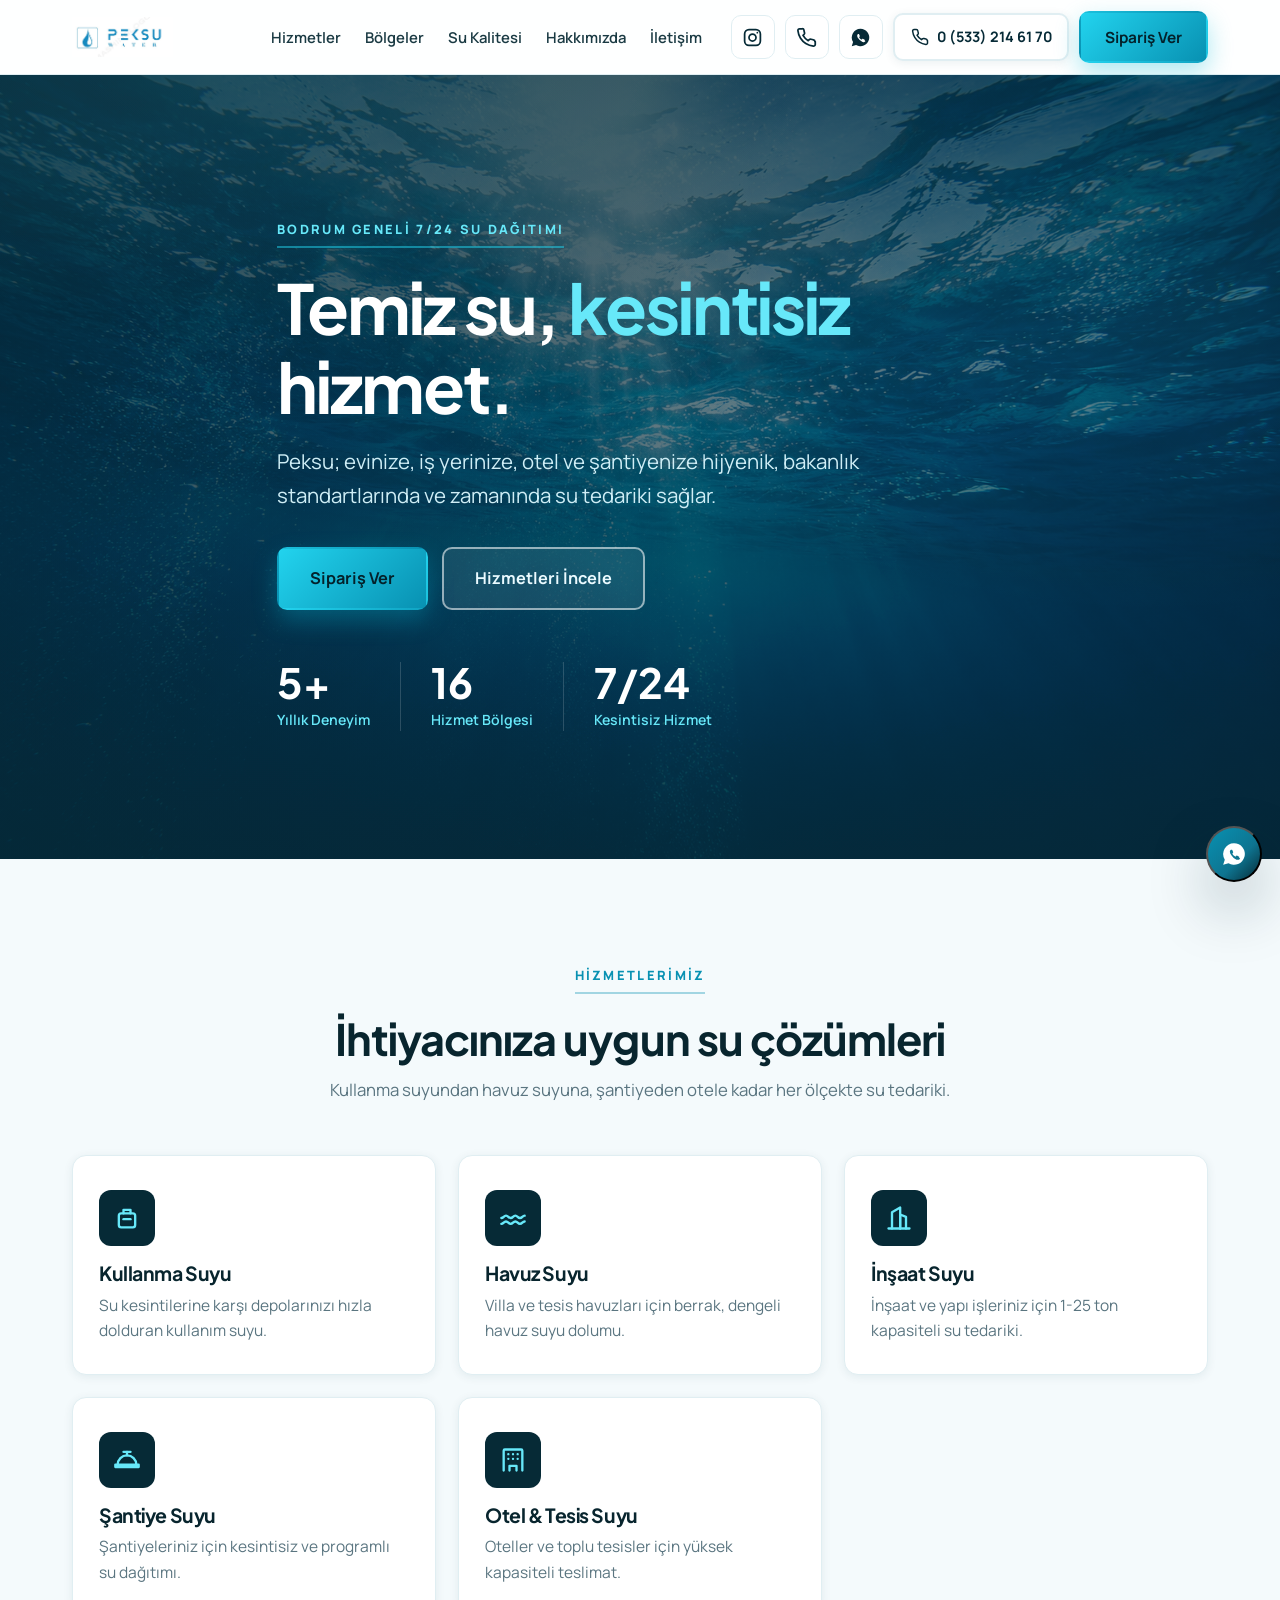
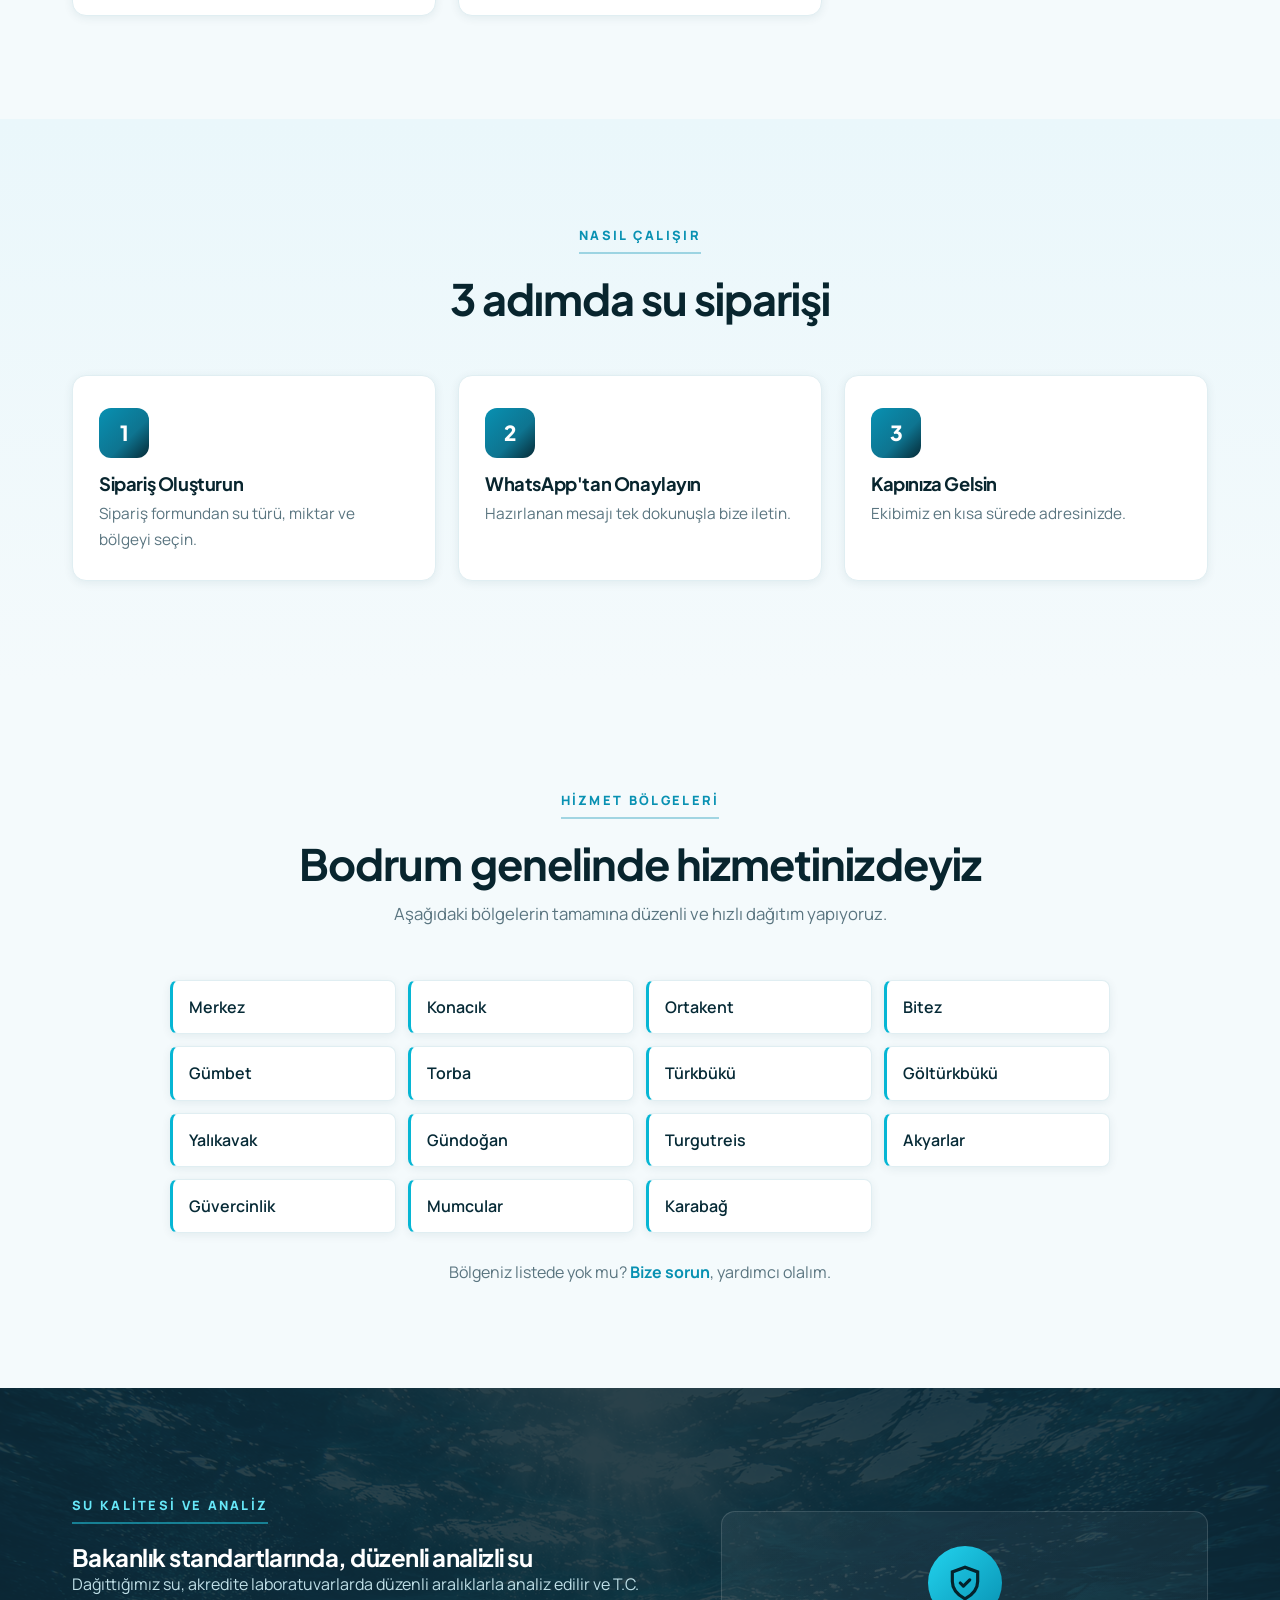
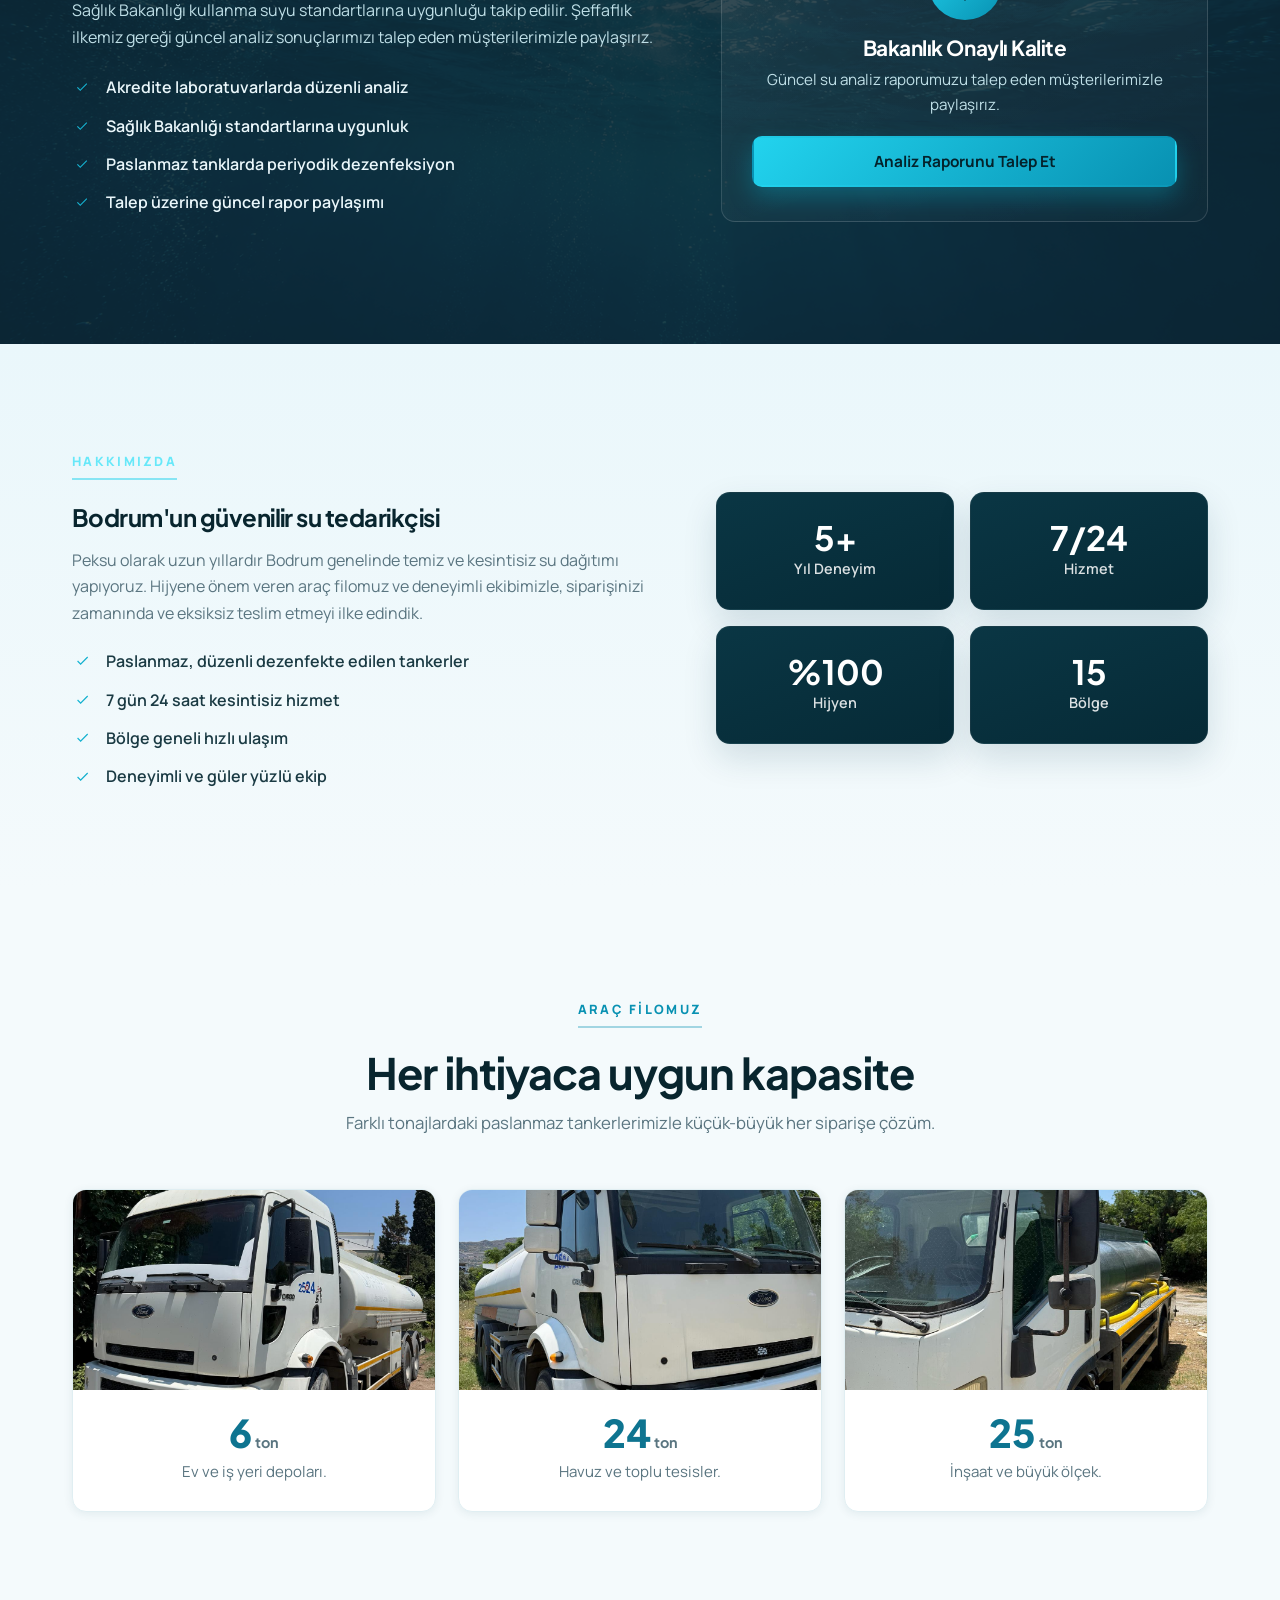
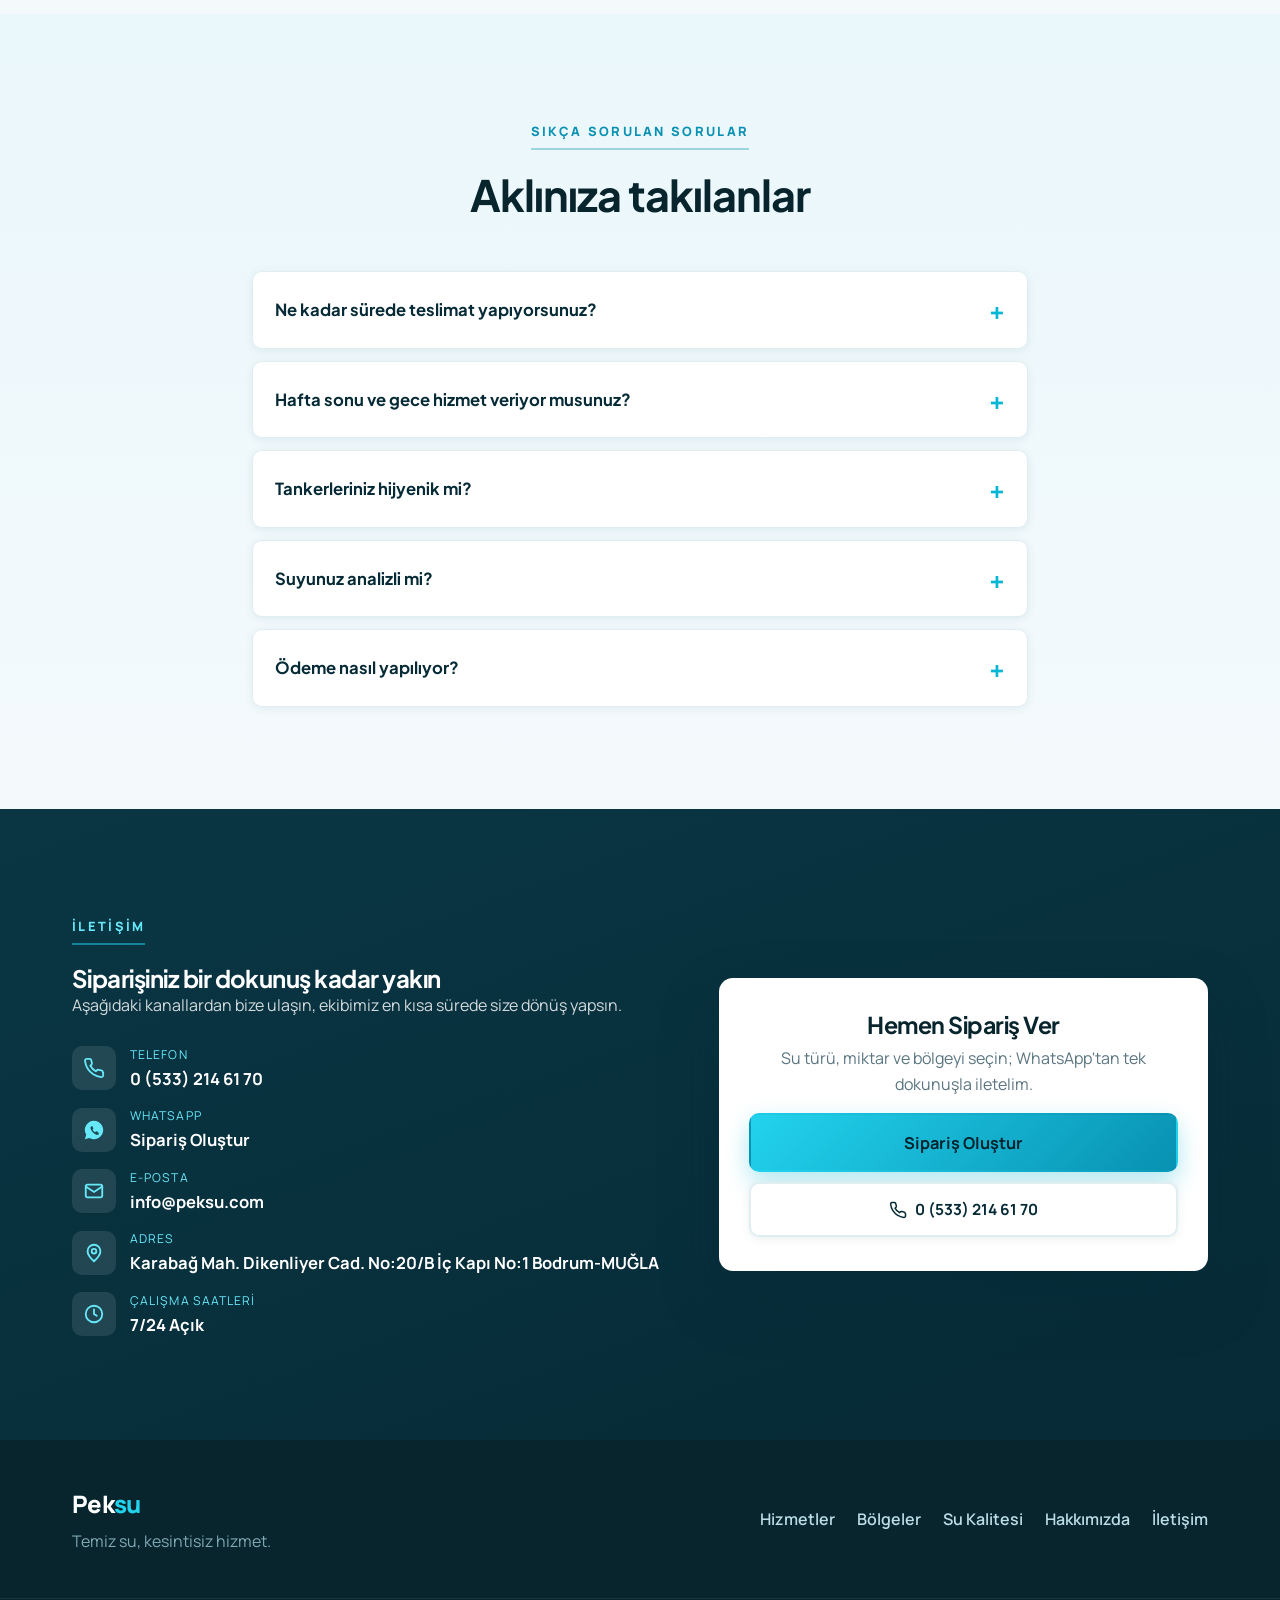
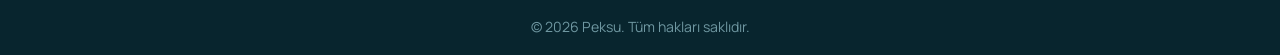
==== commit f4e33f69: "Sipariş formu sadeleştirme, açık adres, WhatsApp aynı sekme, araç foto yükleme, favicon+OG - Su türü" ====
--- a/index.html
+++ b/index.html
@@ -6,6 +6,14 @@
   <title>Peksu | Temiz Su Dağıtım Hizmeti</title>
   <meta name="description" content="Peksu — Bodrum genelinde güvenilir, temiz ve kesintisiz su dağıtım hizmeti. Bakanlık standartlarında analizli su, 7/24 sipariş." />
   <meta name="theme-color" content="#062a36" />
+  <link rel="icon" href="data:image/svg+xml,%3Csvg xmlns='http://www.w3.org/2000/svg' viewBox='0 0 24 24'%3E%3Cpath fill='%2306b6d4' d='M12 2S5 10.5 5 15a7 7 0 0 0 14 0c0-4.5-7-13-7-13Z'/%3E%3C/svg%3E" />
+  <!-- Sosyal paylaşım (Open Graph / Twitter) -->
+  <meta property="og:type" content="website" />
+  <meta property="og:title" content="Peksu | Bodrum Su Dağıtım Hizmeti" />
+  <meta property="og:description" content="Bodrum genelinde 7/24 temiz, kesintisiz su dağıtımı. Kullanma, havuz, inşaat, şantiye ve otel suyu." />
+  <meta property="og:image" content="https://peksurepo.github.io/peksu/assets/img/arac1.jpeg" />
+  <meta property="og:url" content="https://peksurepo.github.io/peksu/" />
+  <meta name="twitter:card" content="summary_large_image" />
   <link rel="preconnect" href="https://fonts.googleapis.com" />
   <link rel="preconnect" href="https://fonts.gstatic.com" crossorigin />
   <link href="https://fonts.googleapis.com/css2?family=Manrope:wght@400;500;600;700;800&family=Plus+Jakarta+Sans:wght@600;700;800&display=swap" rel="stylesheet" />
@@ -266,7 +274,7 @@
 
       <div class="modal-field">
         <label>Su Türü</label>
-        <div class="opt-row" id="optWaterType"></div>
+        <div class="opt-grid" id="optWaterType"></div>
       </div>
       <div class="modal-field">
         <label>Miktar (<span data-field="order.unitLabel">ton</span>)</label>
@@ -278,16 +286,8 @@
         <select id="optRegion"></select>
       </div>
       <div class="modal-field">
-        <label>Sokak / Cadde</label>
-        <select id="optStreetSelect"></select>
-        <input id="optStreetText" type="text" placeholder="Sokak / Cadde adı" />
-      </div>
-      <div class="modal-field">
-        <label>Bina No / Daire No</label>
-        <div class="grid2mini">
-          <input id="optBuildingNo" type="text" inputmode="numeric" placeholder="Bina No" />
-          <input id="optDoorNo" type="text" placeholder="Daire No (isteğe bağlı)" />
-        </div>
+        <label>Açık Adres</label>
+        <textarea id="optAddress" placeholder="Cadde / sokak, bina ve daire no dahil açık adresiniz"></textarea>
       </div>
       <div class="modal-field">
         <label>Not (isteğe bağlı)</label>
--- a/css/styles.css
+++ b/css/styles.css
@@ -277,16 +277,19 @@
 .modal-field{margin-bottom:18px}
 .modal-field>label{display:block;font-weight:700;font-size:.85rem;color:var(--deep);margin-bottom:9px;text-transform:uppercase;letter-spacing:.04em}
 .opt-row{display:flex;flex-wrap:wrap;gap:8px}
+.opt-grid{display:grid;grid-template-columns:1fr 1fr;gap:10px}
 .opt{padding:.6em 1.1em;border:1.5px solid var(--line);background:#fff;border-radius:8px;font-family:inherit;
   font-weight:600;font-size:.95rem;color:var(--text);cursor:pointer;transition:.14s}
+.opt-grid .opt{width:100%;min-height:52px;display:flex;align-items:center;justify-content:center;text-align:center;padding:.6em .8em}
 .opt:hover{border-color:var(--aqua-400)}
 .opt.sel{background:var(--deep);color:#fff;border-color:var(--deep)}
 .qty{display:grid;grid-template-columns:repeat(10,1fr);gap:6px}
 .qty .opt{padding:.5em 0;text-align:center;font-size:.9rem}
-.modal-field select,.modal-field textarea,.modal-field input[type=text]{width:100%;padding:11px 13px;border:1.5px solid var(--line);border-radius:8px;
-  font-family:inherit;font-size:.95rem;color:var(--text);background:#fbfeff}
+.modal-field select,.modal-field textarea,.modal-field input[type=text],.modal-field input[type=number]{width:100%;padding:11px 14px;border:1.5px solid var(--line);border-radius:8px;
+  font-family:inherit;font-size:.98rem;color:var(--text);background:#fbfeff}
+.modal-field select,.modal-field input[type=number]{min-height:52px}
 .modal-field select:focus,.modal-field textarea:focus,.modal-field input:focus{outline:none;border-color:var(--aqua-400)}
-.modal-field textarea{min-height:70px;resize:vertical}
+.modal-field textarea{min-height:76px;resize:vertical}
 .grid2mini{display:grid;grid-template-columns:1fr 1fr;gap:10px}
 
 /* Seçim modalı */
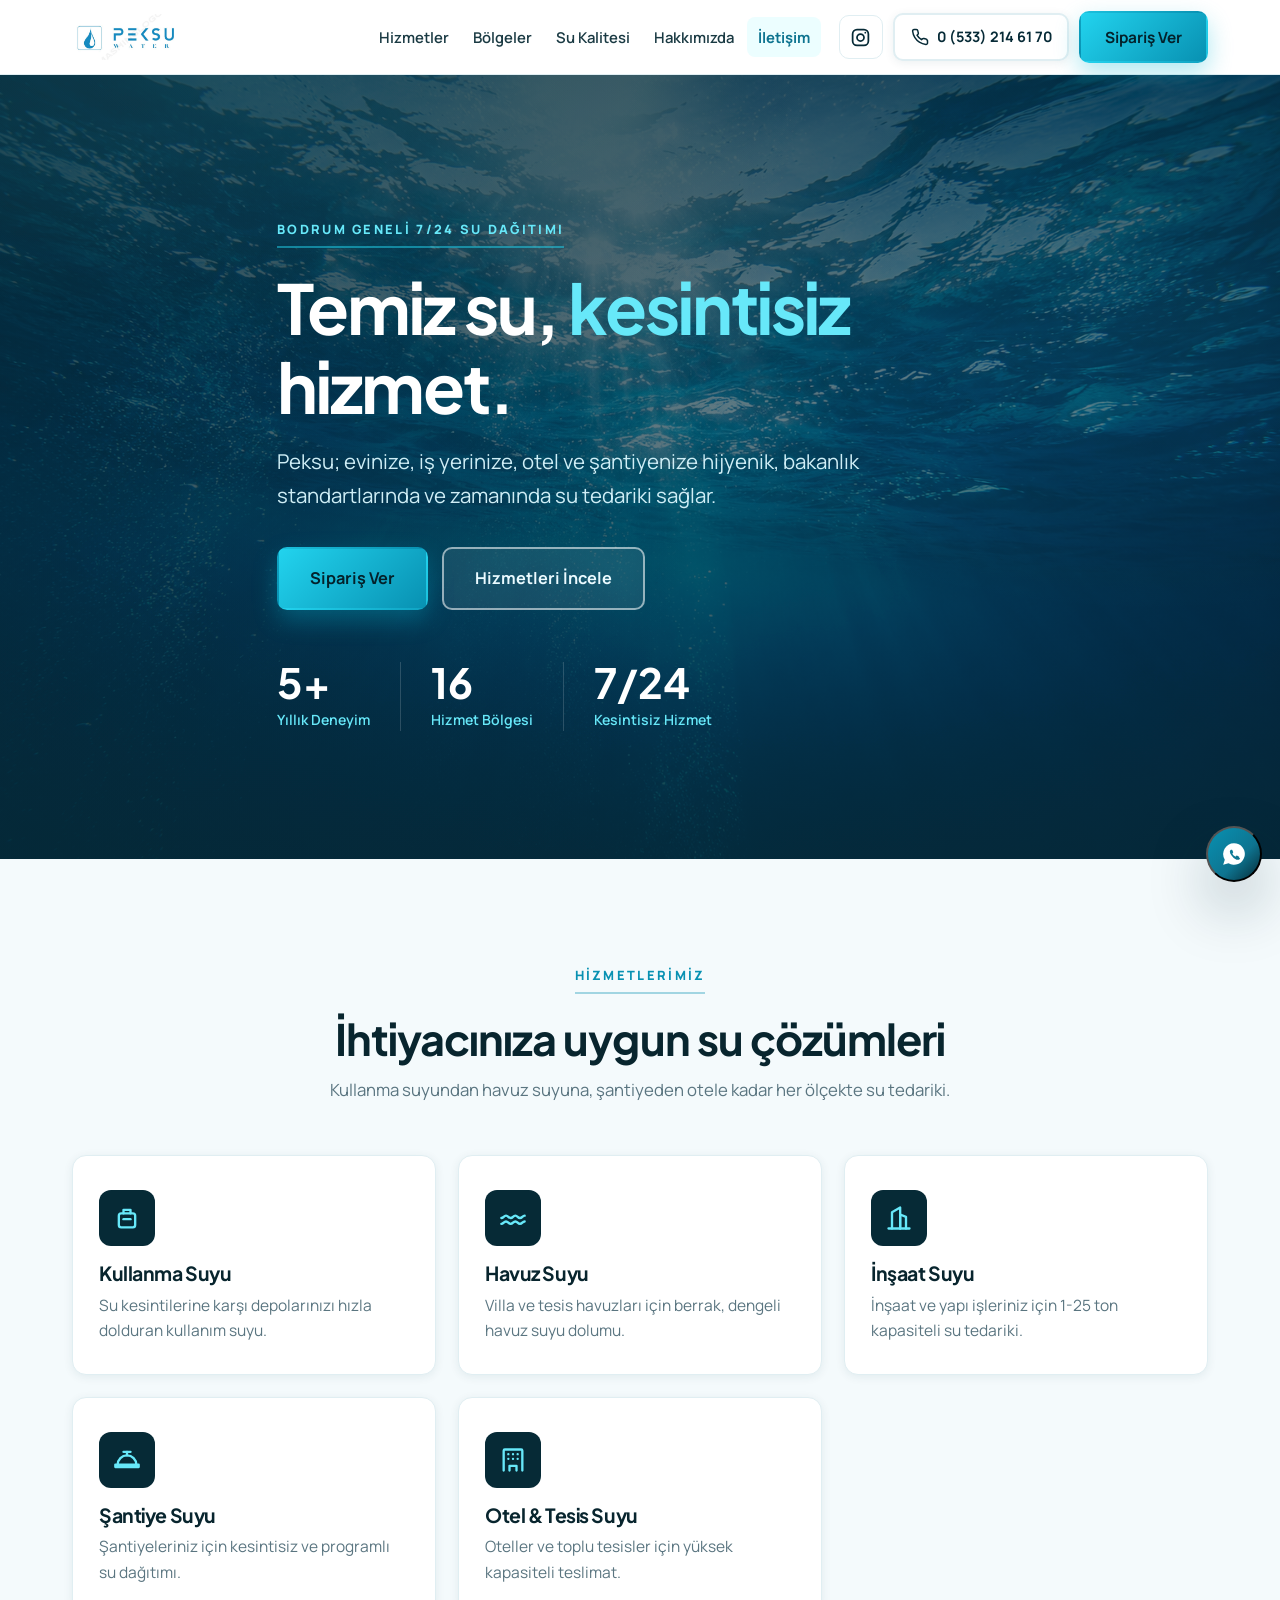
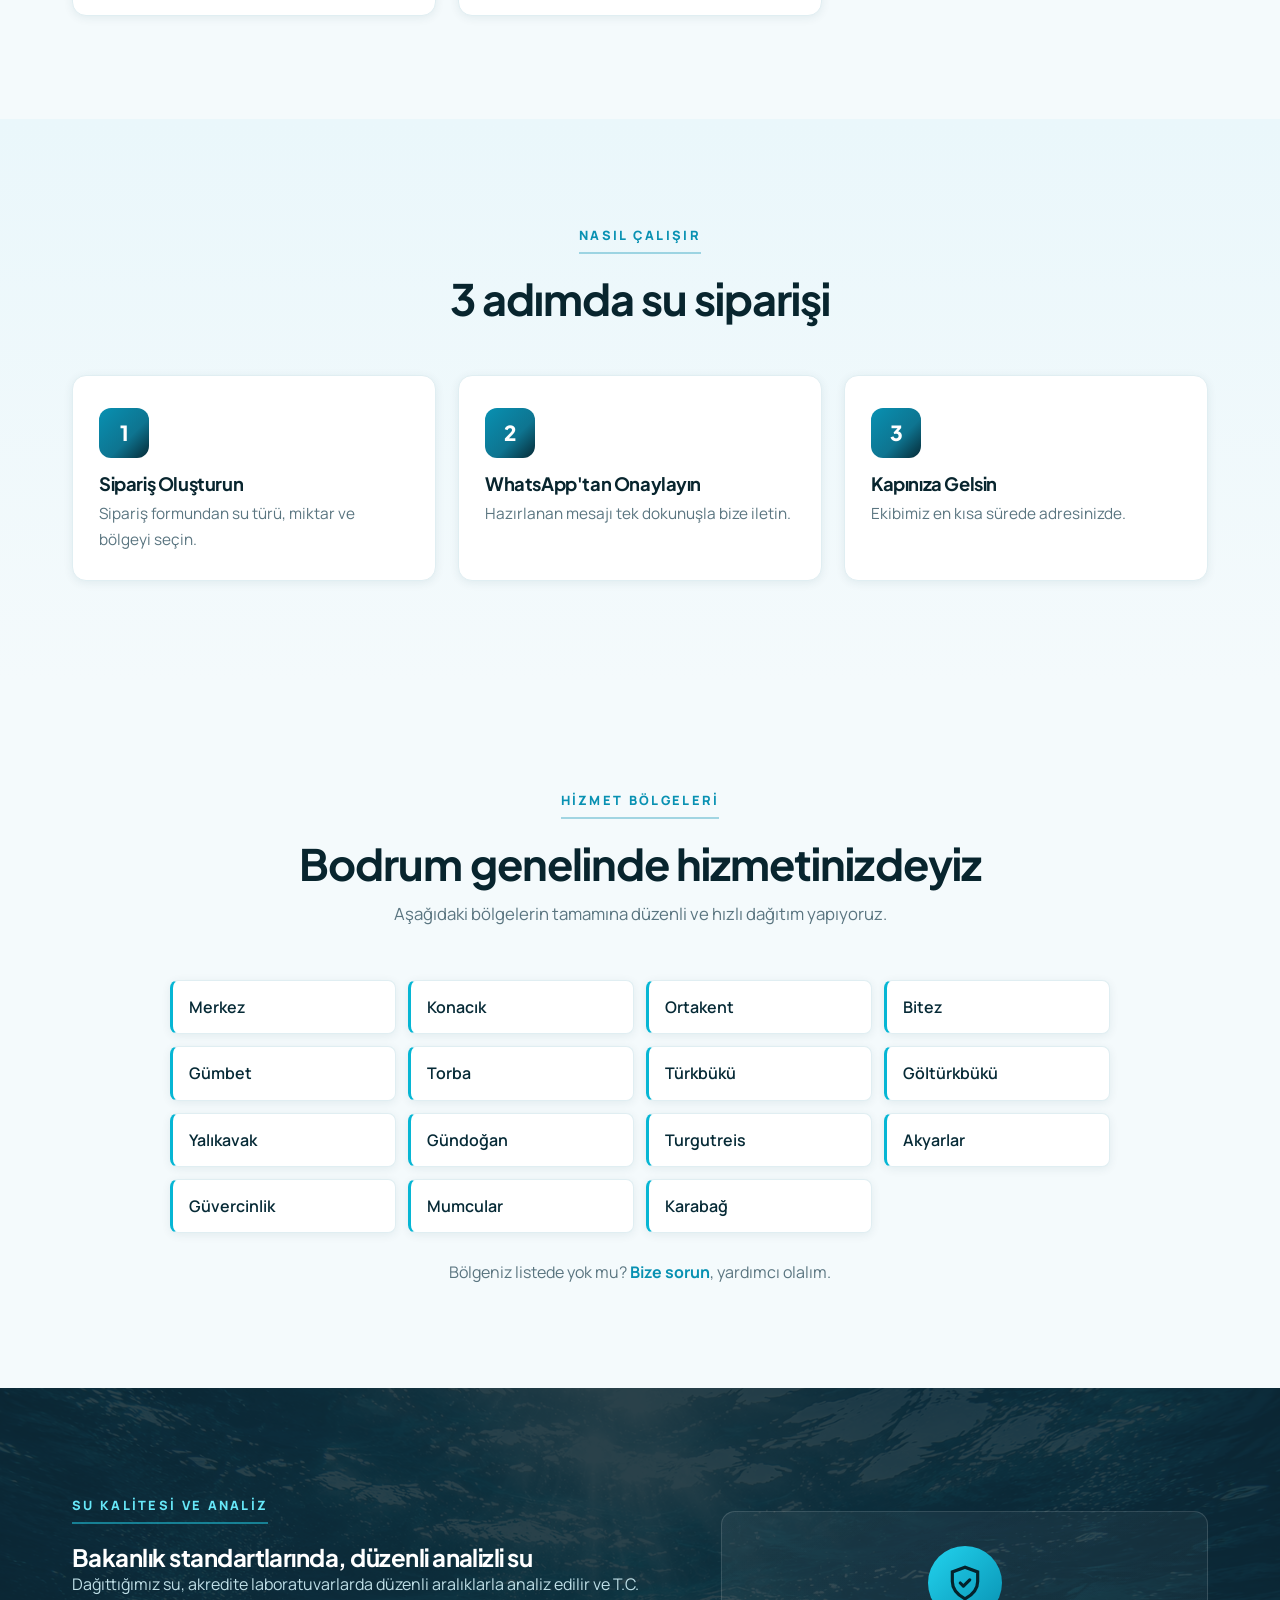
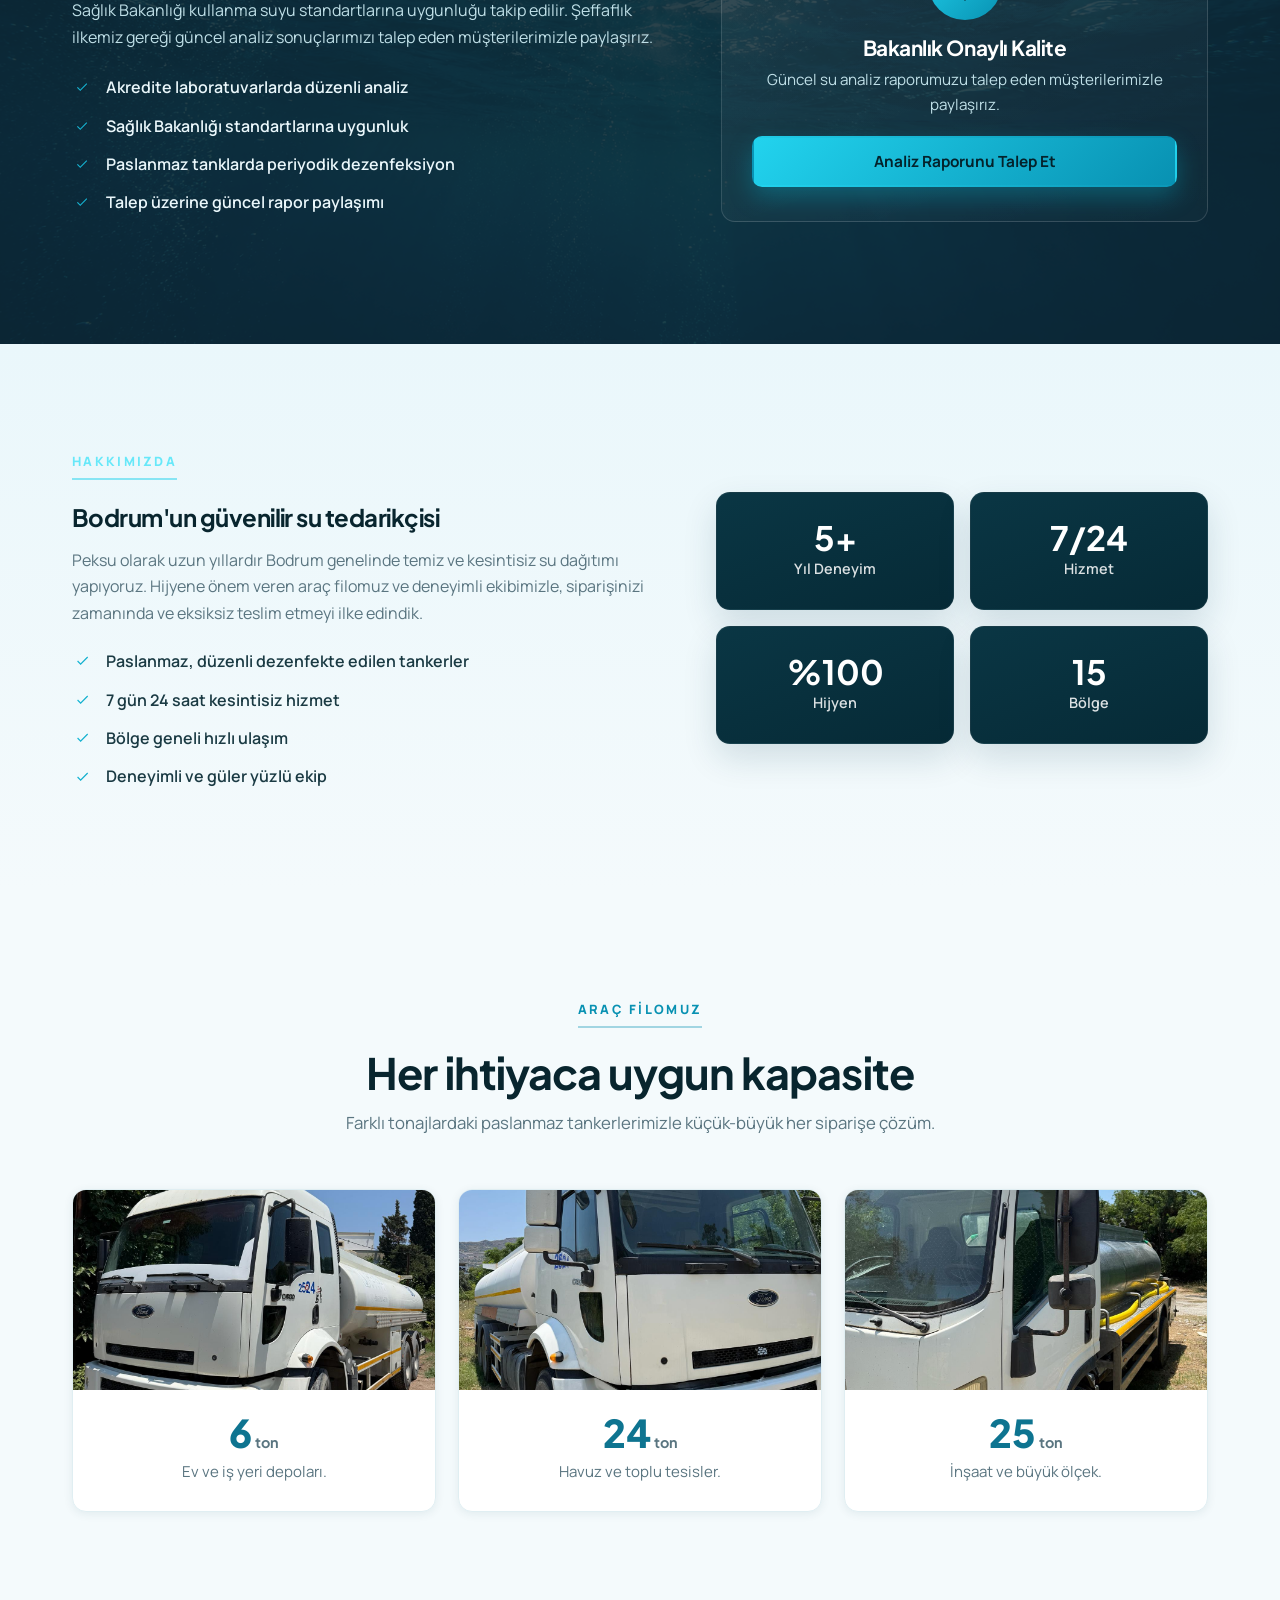
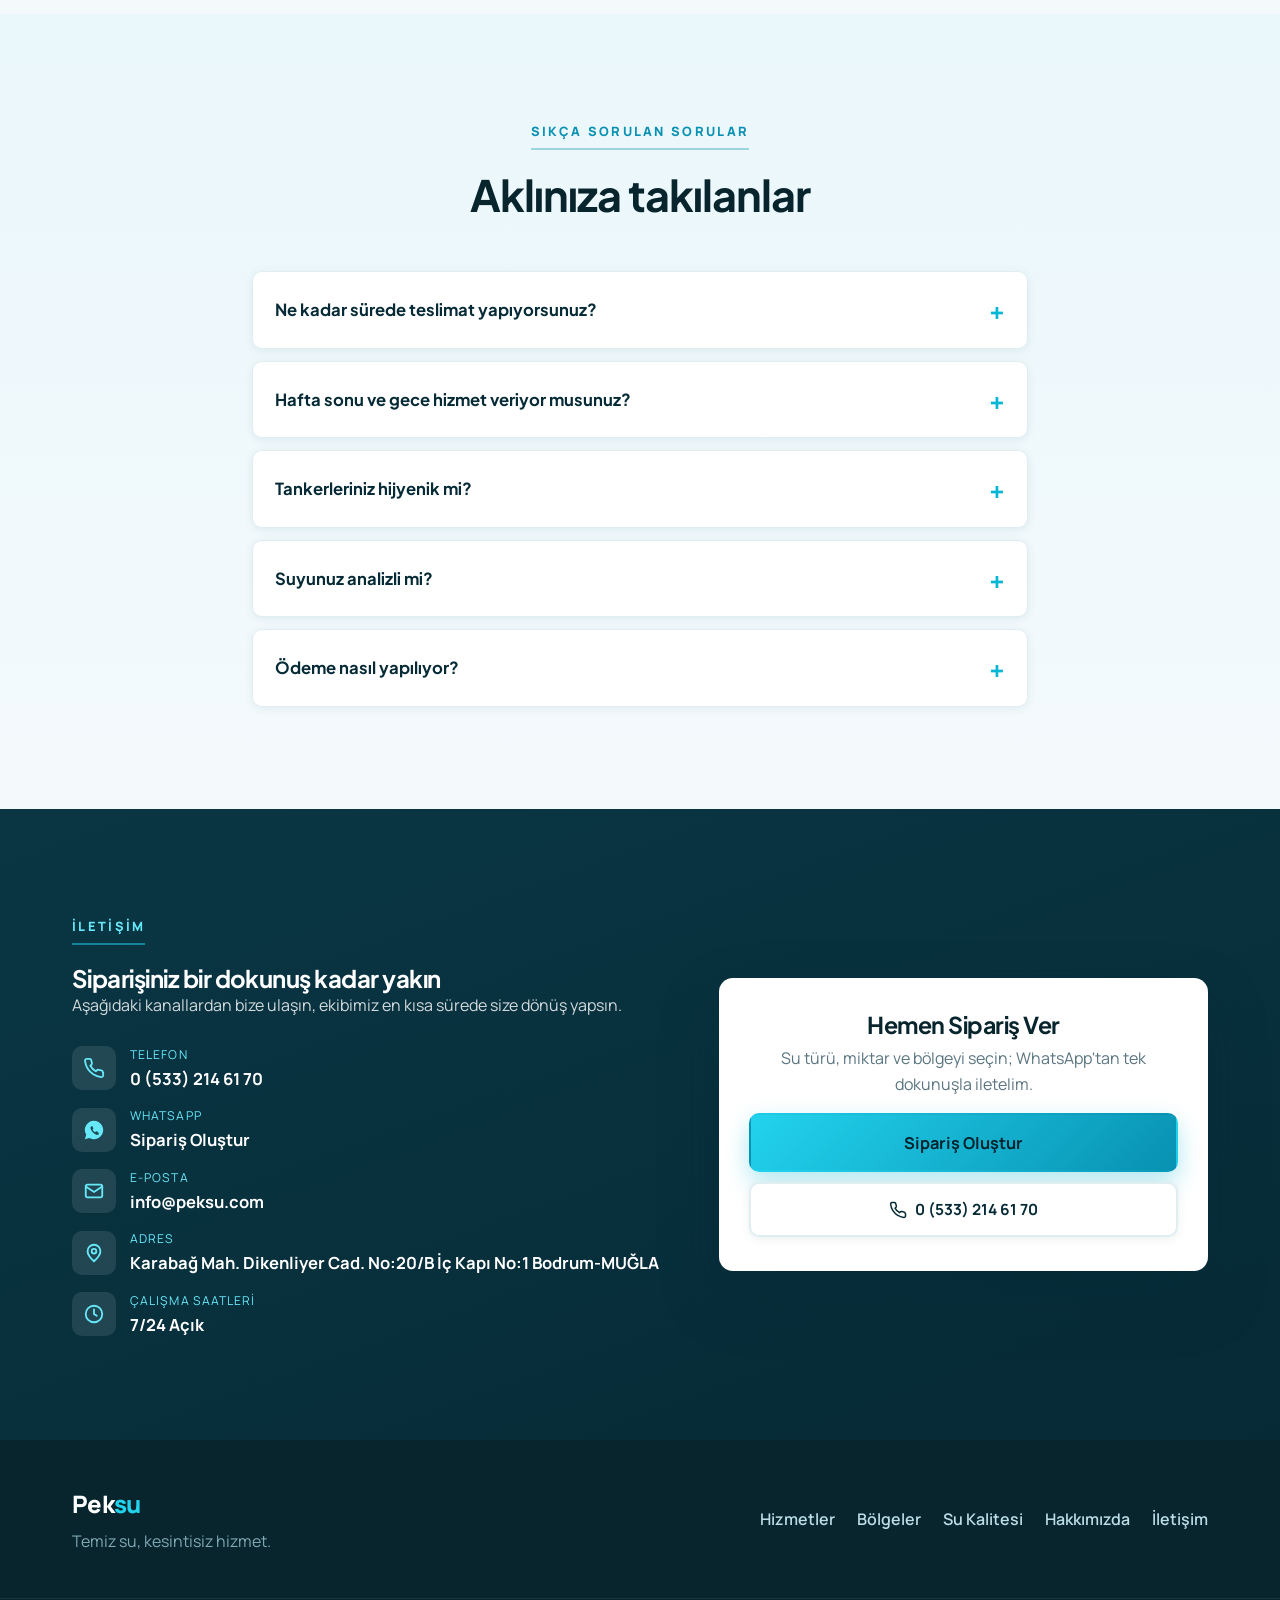
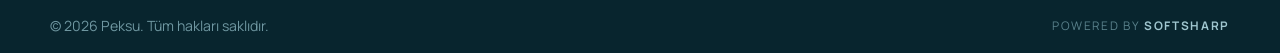
==== commit 93d854b7: "Header opak + tek arama butonu fix, logo büyütme, nav scroll-spy, footer SoftSharp, admin sadeleştir" ====
--- a/index.html
+++ b/index.html
@@ -229,8 +229,9 @@
       </nav>
     </div>
     <div class="footer-bottom">
-      <div class="container">
+      <div class="container footer-bottom-inner">
         <p>© <span id="year"></span> <span data-field="brand.name">Peksu</span>. Tüm hakları saklıdır.</p>
+        <a class="powered-by" href="https://www.softsharp.org/" target="_blank" rel="noopener">Powered by <strong>SoftSharp</strong></a>
       </div>
     </div>
   </footer>
--- a/css/styles.css
+++ b/css/styles.css
@@ -43,7 +43,7 @@
 .container{width:100%;max-width:var(--container);margin:0 auto;padding:0 22px}
 .container.narrow{max-width:820px}
 .only-desktop{display:inline-flex}
-.only-mobile{display:none}
+.only-mobile{display:none!important}
 
 /* ---------- Butonlar ---------- */
 .btn{display:inline-flex;align-items:center;justify-content:center;gap:.55em;font-weight:700;font-size:.96rem;
@@ -72,15 +72,14 @@
 .icon-btn svg{width:21px;height:21px;display:block}
 
 /* Marka logosu */
-.brand-logo{height:40px;width:auto;display:block}
+.brand-logo{height:46px;width:auto;display:block}
 
 /* Hero mobil telefon satırı */
 .hero-phone{display:none;align-items:center;gap:7px;margin:-22px 0 42px;color:#cfeef6;font-weight:600;font-size:.96rem}
 .hero-phone svg{color:var(--aqua-300)}
 
 /* ---------- Header ---------- */
-.site-header{position:sticky;top:0;z-index:50;background:rgba(255,255,255,.9);
-  backdrop-filter:saturate(160%) blur(12px);border-bottom:1px solid var(--line)}
+.site-header{position:sticky;top:0;z-index:50;background:#ffffff;border-bottom:1px solid var(--line)}
 .header-inner{display:flex;align-items:center;gap:18px;height:74px}
 .brand{display:flex;align-items:center;gap:10px;font-family:var(--font-head)}
 .brand-drop{color:var(--aqua-500);width:30px;height:30px;display:grid;place-items:center}
@@ -90,7 +89,8 @@
 .main-nav{display:flex;gap:2px;margin-left:auto}
 .main-nav .nav-min{display:none}
 .main-nav a{font-weight:600;font-size:.93rem;color:var(--text);padding:.5em .74em;border-radius:8px;transition:.15s}
-.main-nav a:hover{background:var(--aqua-50,#ecfeff);color:var(--aqua-700)}
+.main-nav a:hover{background:#ecfeff;color:var(--aqua-700)}
+.main-nav a.active{background:#ecfeff;color:var(--aqua-700);font-weight:700}
 .header-actions{display:flex;align-items:center;gap:10px}
 .header-actions .btn-call{font-size:.9rem;padding:.7em 1.1em}
 .nav-toggle{display:none;flex-direction:column;gap:5px;background:none;border:0;cursor:pointer;padding:9px;border-radius:8px}
@@ -253,7 +253,13 @@
 .footer-nav a{color:#bcdde5;font-weight:600;transition:.15s}
 .footer-nav a:hover{color:var(--aqua-300)}
 .footer-bottom{border-top:1px solid rgba(255,255,255,.08)}
-.footer-bottom p{text-align:center;padding:16px 0;font-size:.88rem;color:#6f97a1}
+.footer-bottom-inner{display:flex;align-items:center;justify-content:space-between;gap:12px;flex-wrap:wrap;padding:15px 0}
+.footer-bottom-inner p{font-size:.88rem;color:#6f97a1}
+.powered-by{font-size:.74rem;letter-spacing:.14em;text-transform:uppercase;color:#5a828c;transition:color .15s}
+.powered-by strong{color:#9fc6cf;font-weight:700}
+.powered-by:hover{color:var(--aqua-300)}
+.powered-by:hover strong{color:var(--aqua-300)}
+@media(max-width:520px){.footer-bottom-inner{justify-content:center;text-align:center}}
 
 /* Sabit butonlar */
 .floats{position:fixed;right:18px;bottom:18px;z-index:60;display:flex;flex-direction:column;gap:12px}
@@ -318,7 +324,7 @@
 }
 @media(max-width:1024px){
   .only-desktop{display:none!important}
-  .only-mobile{display:inline-flex}
+  .only-mobile{display:inline-flex!important}
   .main-nav{position:absolute;top:74px;left:0;right:0;flex-direction:column;gap:2px;background:#fff;padding:12px 18px;
     box-shadow:var(--shadow-md);transform:translateY(-12px);opacity:0;pointer-events:none;transition:.22s;border-bottom:1px solid var(--line)}
   .main-nav.open{transform:none;opacity:1;pointer-events:auto}
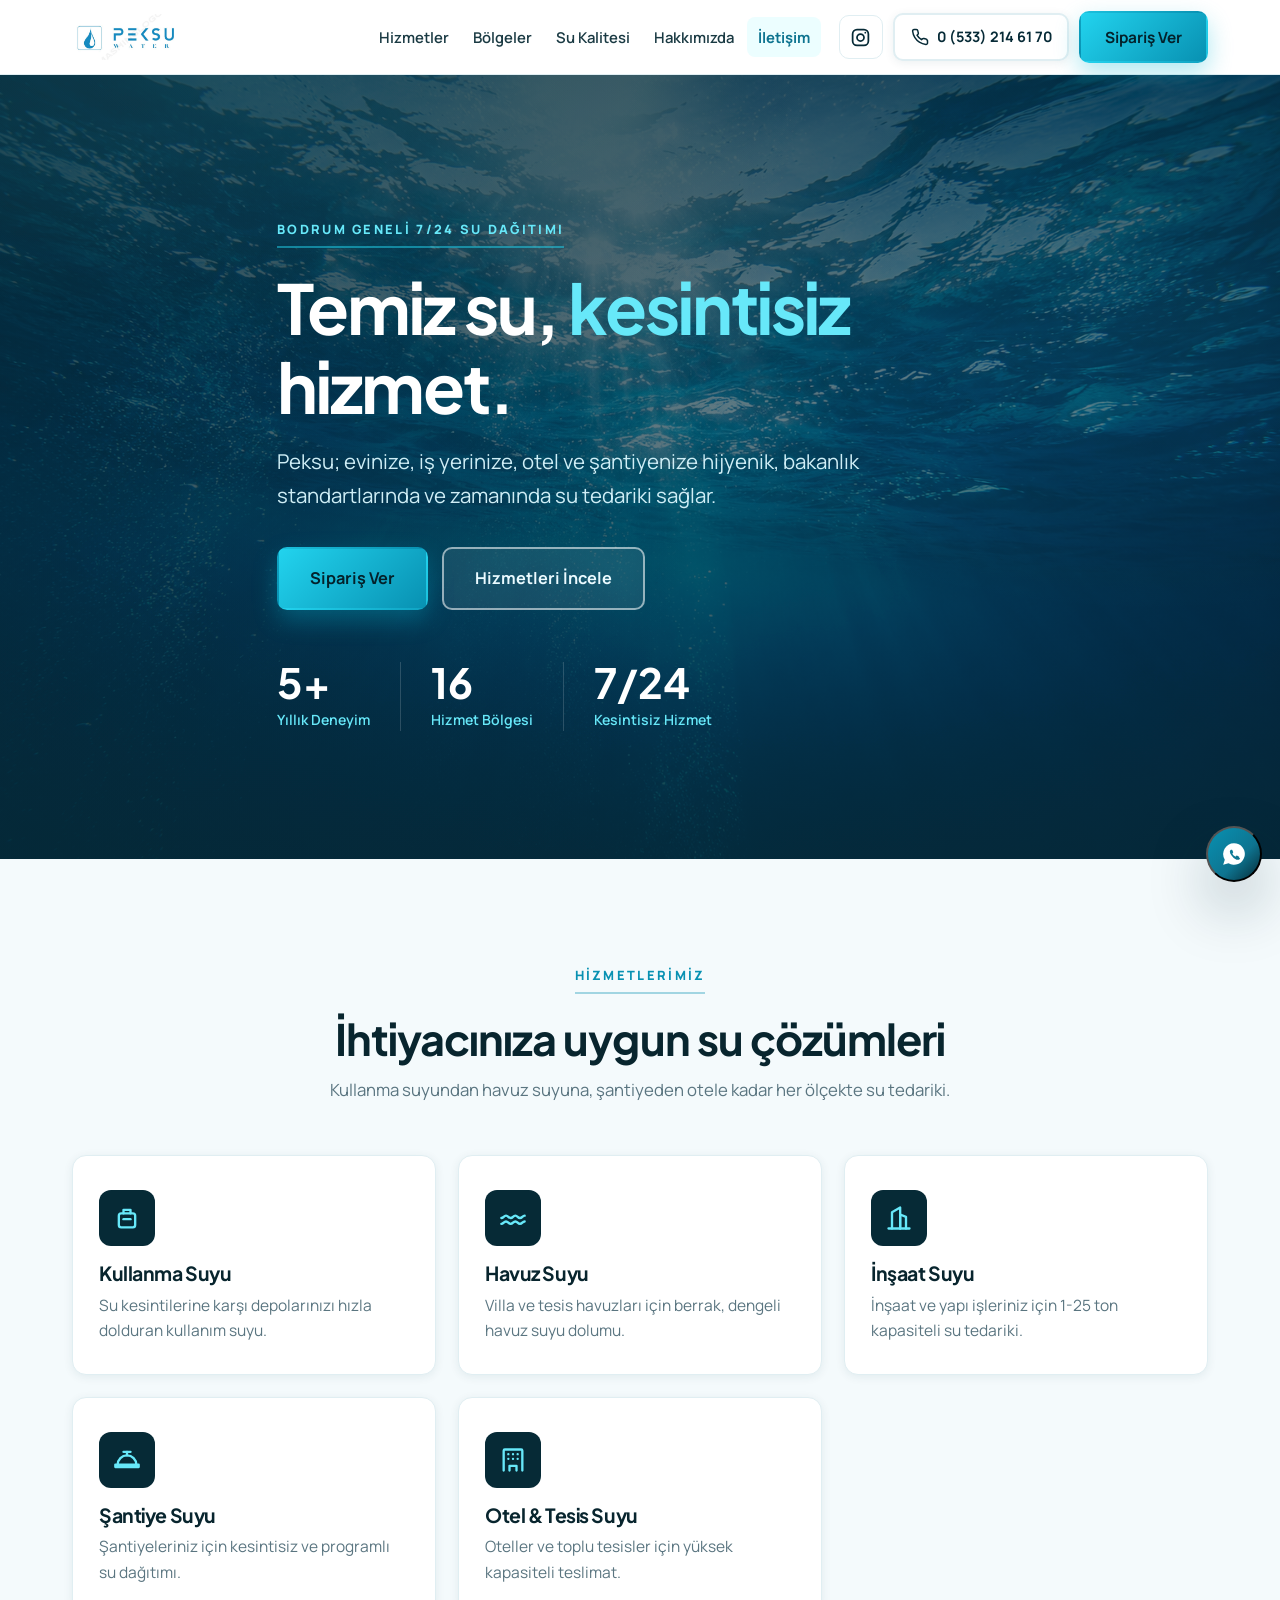
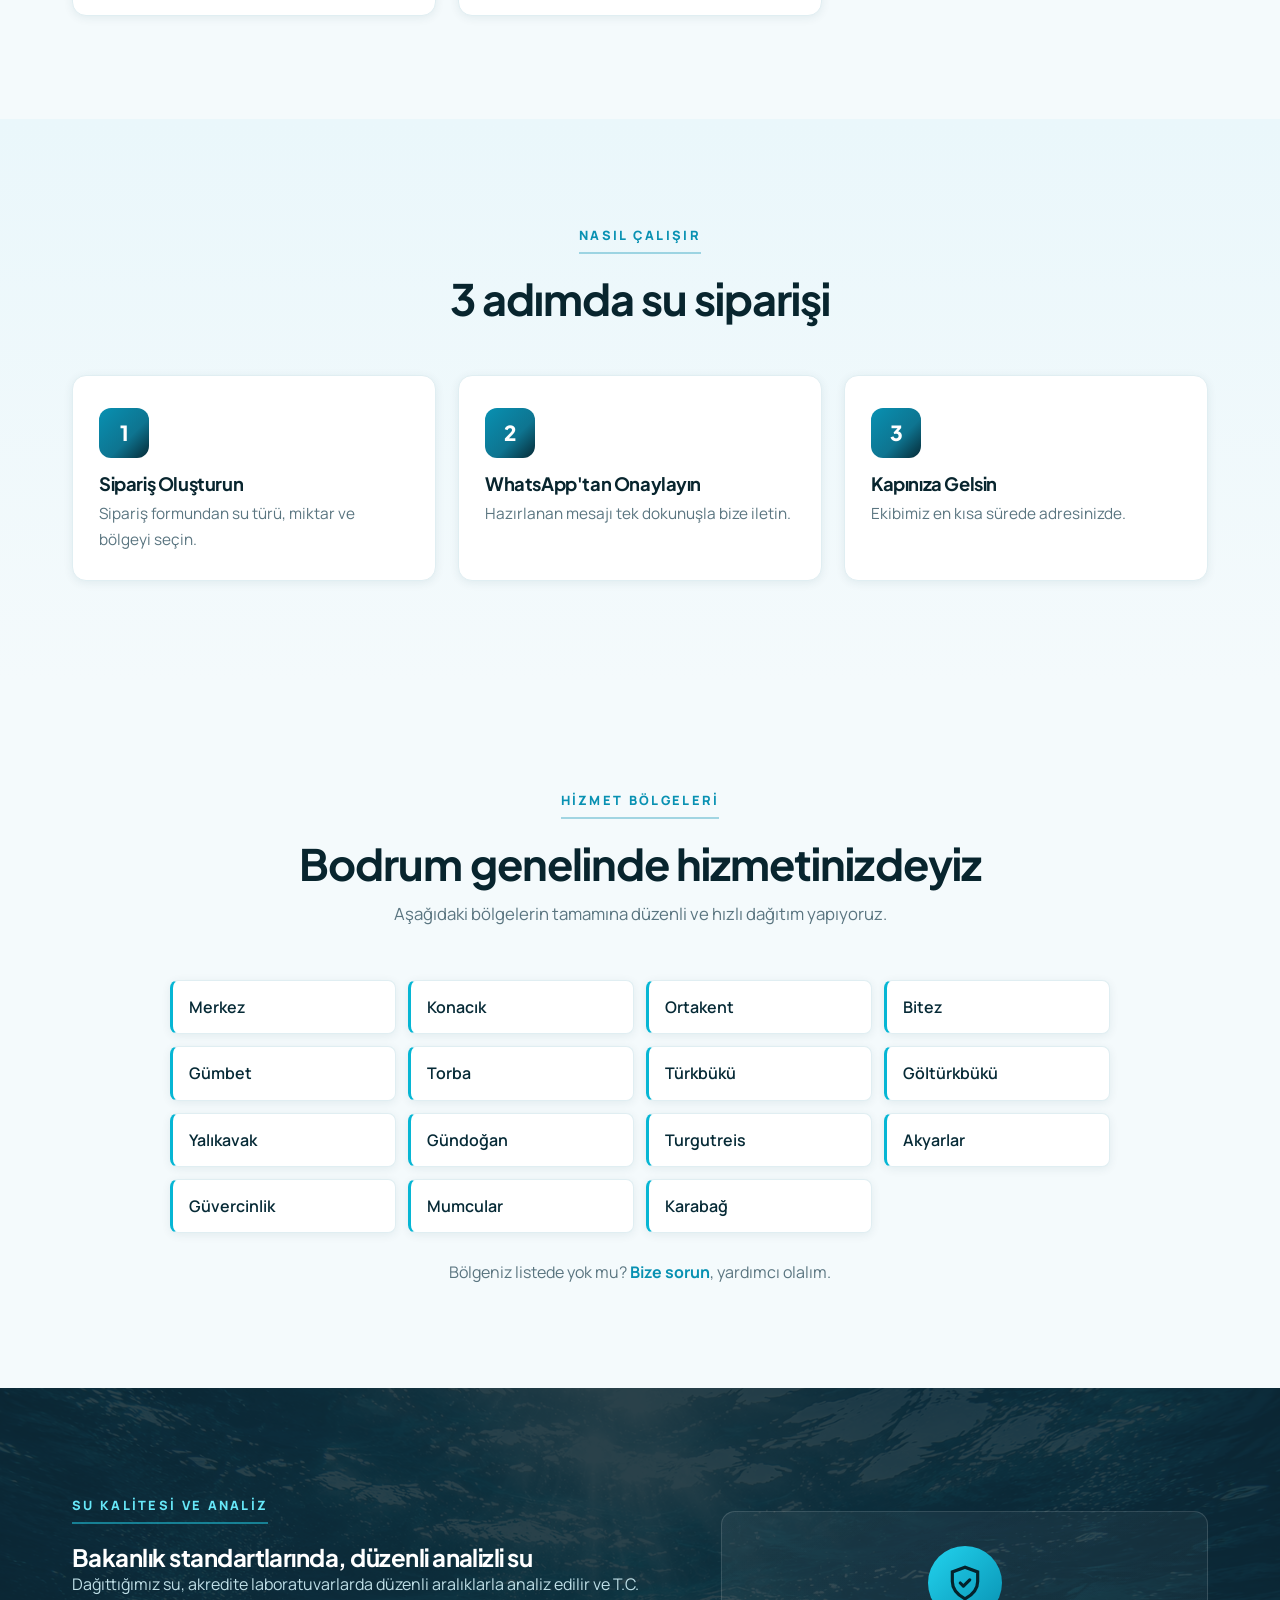
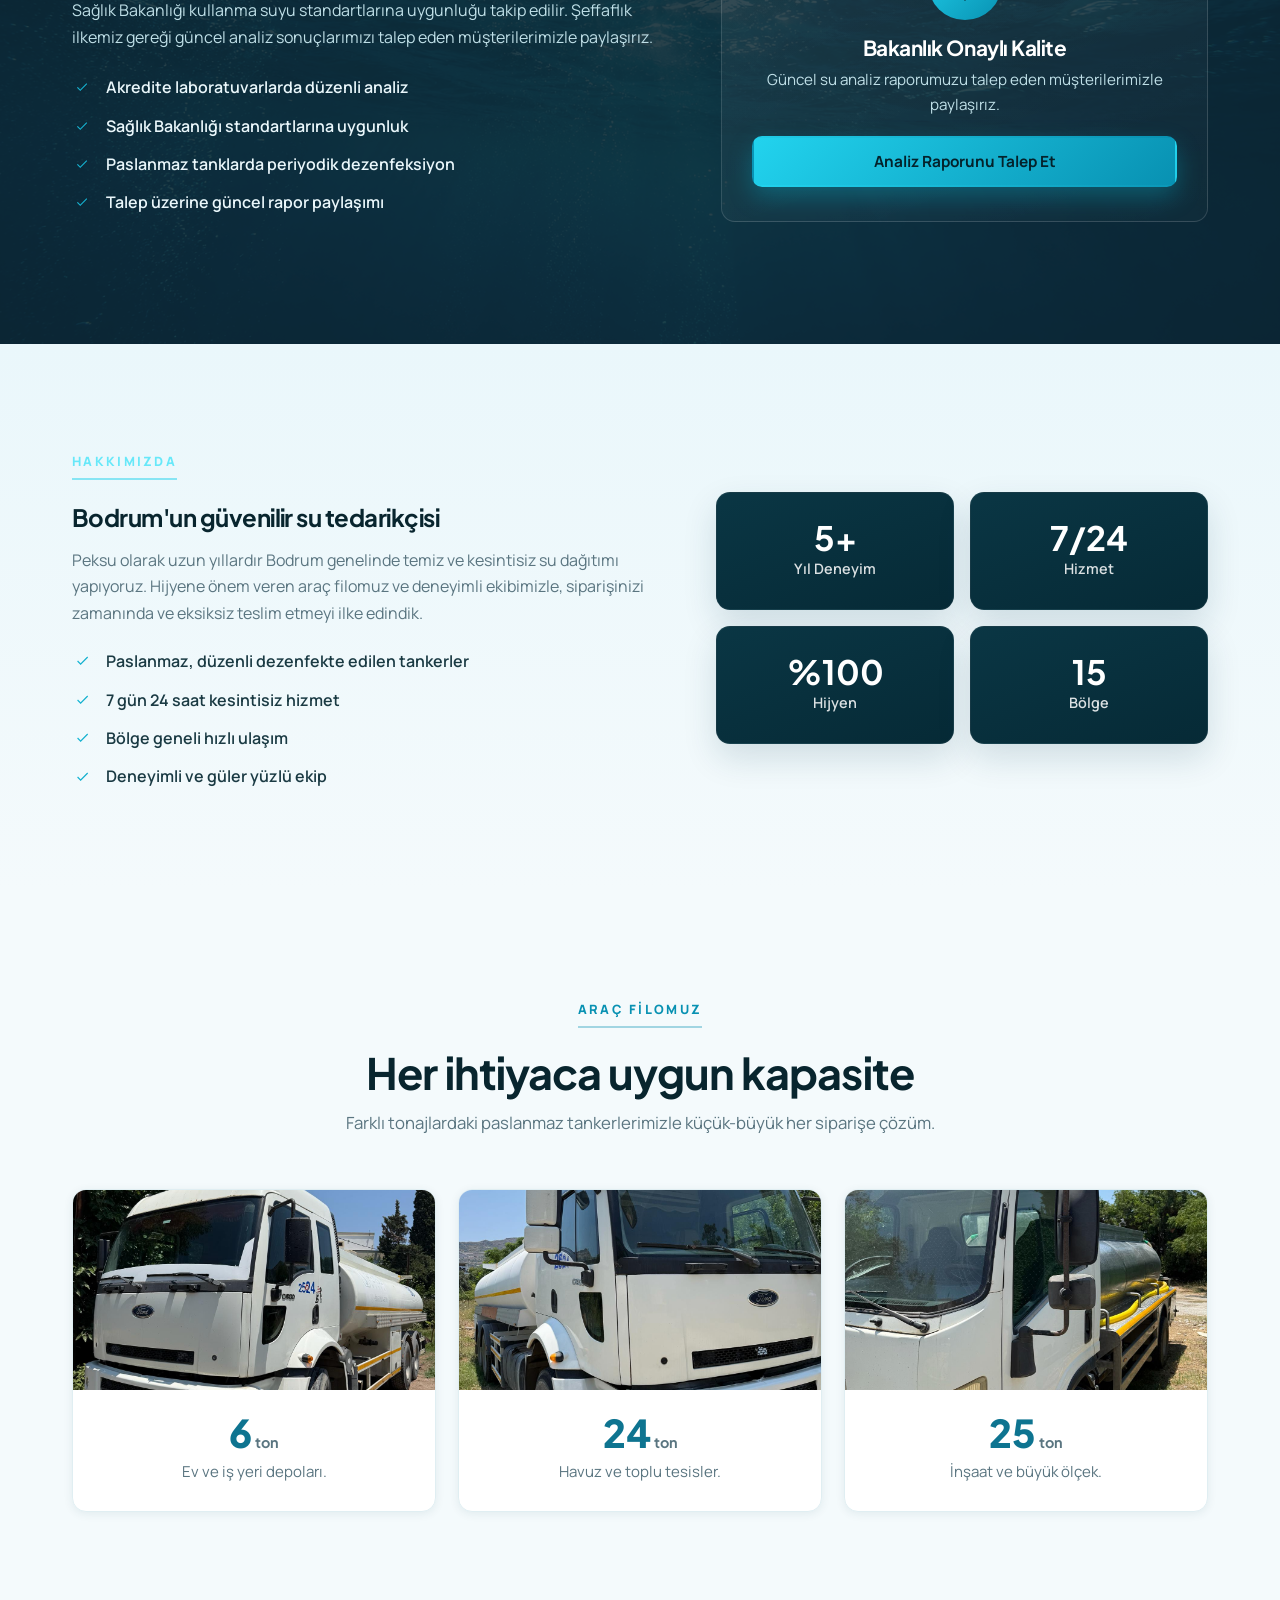
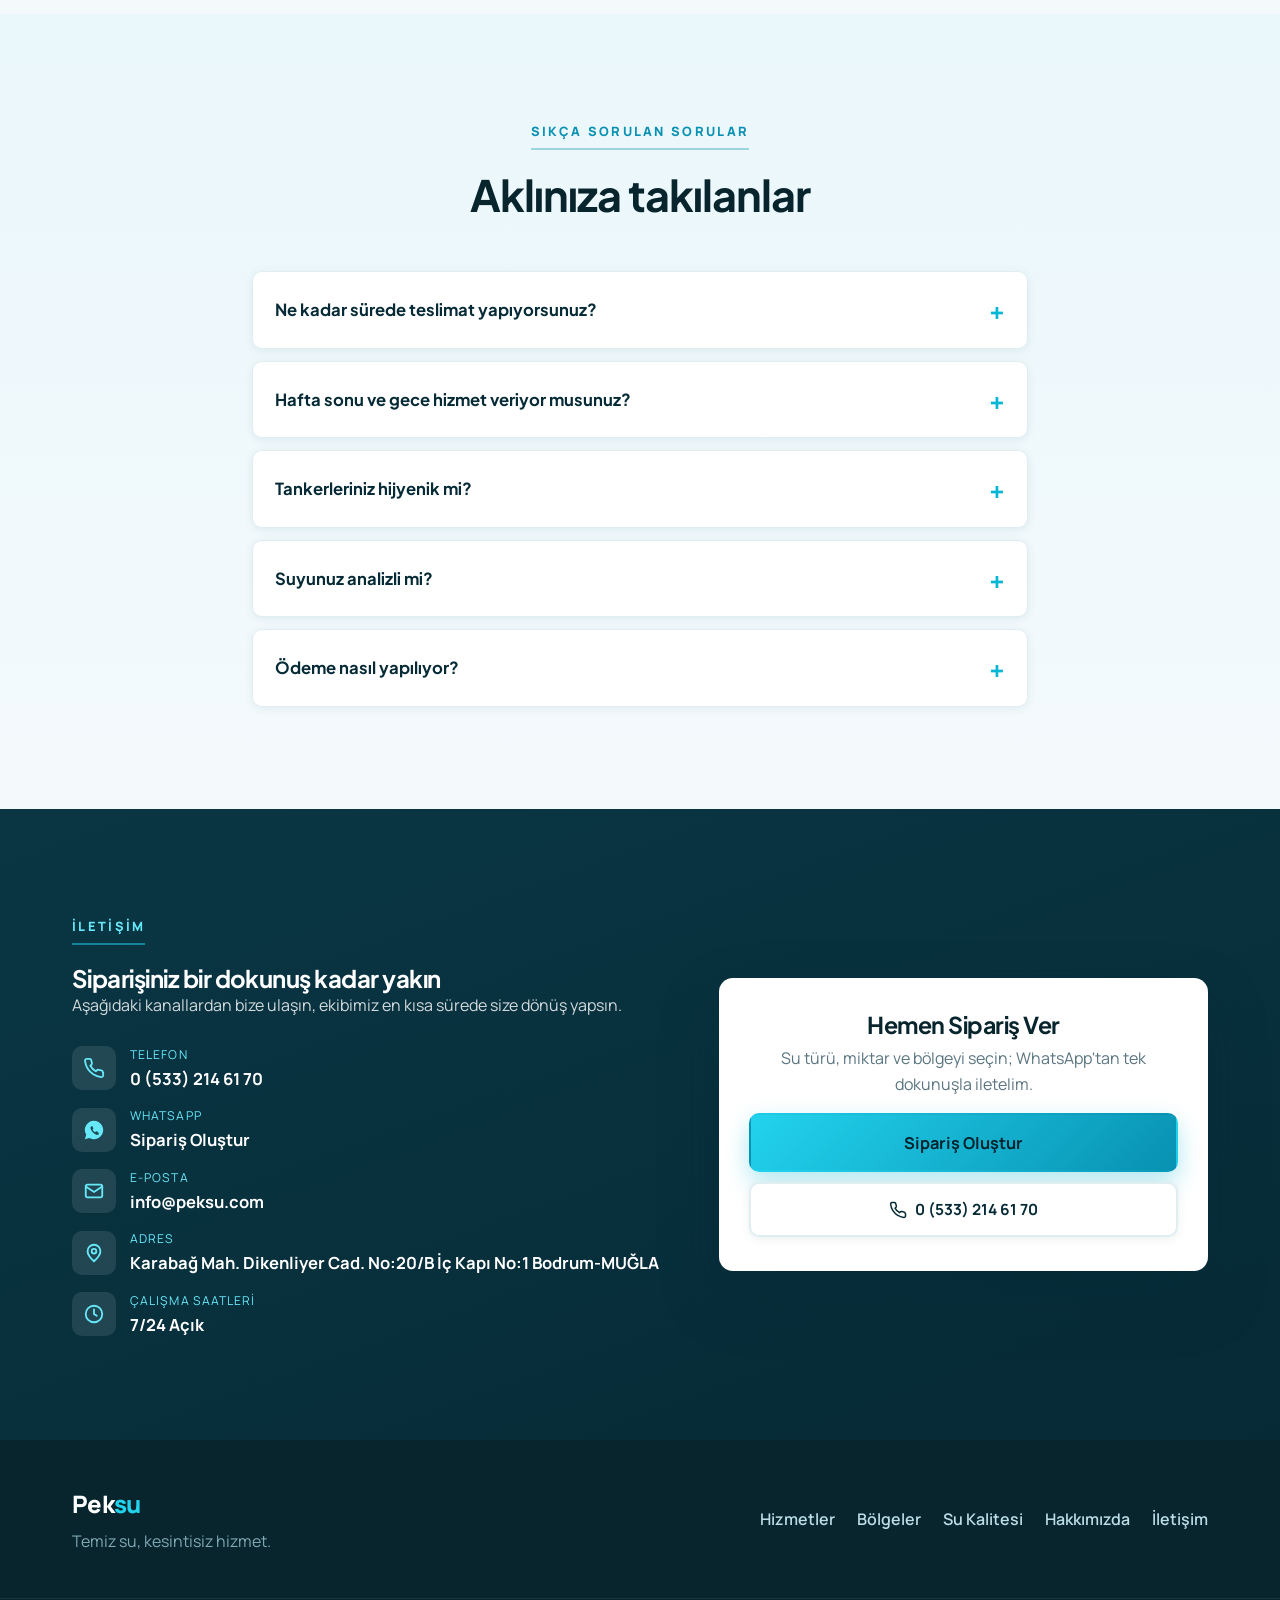
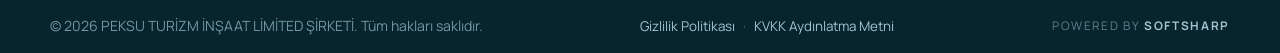
==== commit 28a05f8e: "Footer'a Gizlilik Politikası ve KVKK sayfaları + linkler - gizlilik.html ve kvkk.html eklendi (site " ====
--- a/index.html
+++ b/index.html
@@ -230,7 +230,12 @@
     </div>
     <div class="footer-bottom">
       <div class="container footer-bottom-inner">
-        <p>© <span id="year"></span> <span data-field="brand.name">Peksu</span>. Tüm hakları saklıdır.</p>
+        <p>© <span id="year"></span> PEKSU TURİZM İNŞAAT LİMİTED ŞİRKETİ. Tüm hakları saklıdır.</p>
+        <div class="footer-legal">
+          <a href="gizlilik.html">Gizlilik Politikası</a>
+          <span aria-hidden="true">·</span>
+          <a href="kvkk.html">KVKK Aydınlatma Metni</a>
+        </div>
         <a class="powered-by" href="https://www.softsharp.org/" target="_blank" rel="noopener">Powered by <strong>SoftSharp</strong></a>
       </div>
     </div>
--- a/css/styles.css
+++ b/css/styles.css
@@ -255,11 +255,28 @@
 .footer-bottom{border-top:1px solid rgba(255,255,255,.08)}
 .footer-bottom-inner{display:flex;align-items:center;justify-content:space-between;gap:12px;flex-wrap:wrap;padding:15px 0}
 .footer-bottom-inner p{font-size:.88rem;color:#6f97a1}
+.footer-legal{display:flex;align-items:center;gap:8px;font-size:.84rem}
+.footer-legal a{color:#9fc6cf;transition:color .15s}
+.footer-legal a:hover{color:var(--aqua-300)}
+.footer-legal span{color:#4d6b74}
 .powered-by{font-size:.74rem;letter-spacing:.14em;text-transform:uppercase;color:#5a828c;transition:color .15s}
 .powered-by strong{color:#9fc6cf;font-weight:700}
 .powered-by:hover{color:var(--aqua-300)}
 .powered-by:hover strong{color:var(--aqua-300)}
 @media(max-width:520px){.footer-bottom-inner{justify-content:center;text-align:center}}
+
+/* Hukuki sayfalar (Gizlilik / KVKK) */
+.legal{padding:clamp(40px,6vw,72px) 0 clamp(50px,7vw,90px)}
+.legal h1{font-size:clamp(1.8rem,4vw,2.5rem);margin-bottom:8px}
+.legal .legal-updated{color:var(--muted);font-size:.9rem;margin-bottom:32px;padding-bottom:20px;border-bottom:1px solid var(--line)}
+.legal h2{font-size:1.25rem;margin:30px 0 10px;color:var(--deep)}
+.legal p,.legal li{color:var(--text);margin-bottom:12px;line-height:1.75}
+.legal ul{margin:0 0 12px;padding-left:0}
+.legal li{position:relative;padding-left:22px}
+.legal li::before{content:"";position:absolute;left:2px;top:11px;width:6px;height:6px;border-radius:50%;background:var(--aqua-500)}
+.legal a{color:var(--aqua-700);font-weight:600}
+.legal .legal-box{background:var(--bg);border:1px solid var(--line);border-radius:12px;padding:20px 22px;margin:18px 0}
+.legal-back{margin-left:auto}
 
 /* Sabit butonlar */
 .floats{position:fixed;right:18px;bottom:18px;z-index:60;display:flex;flex-direction:column;gap:12px}
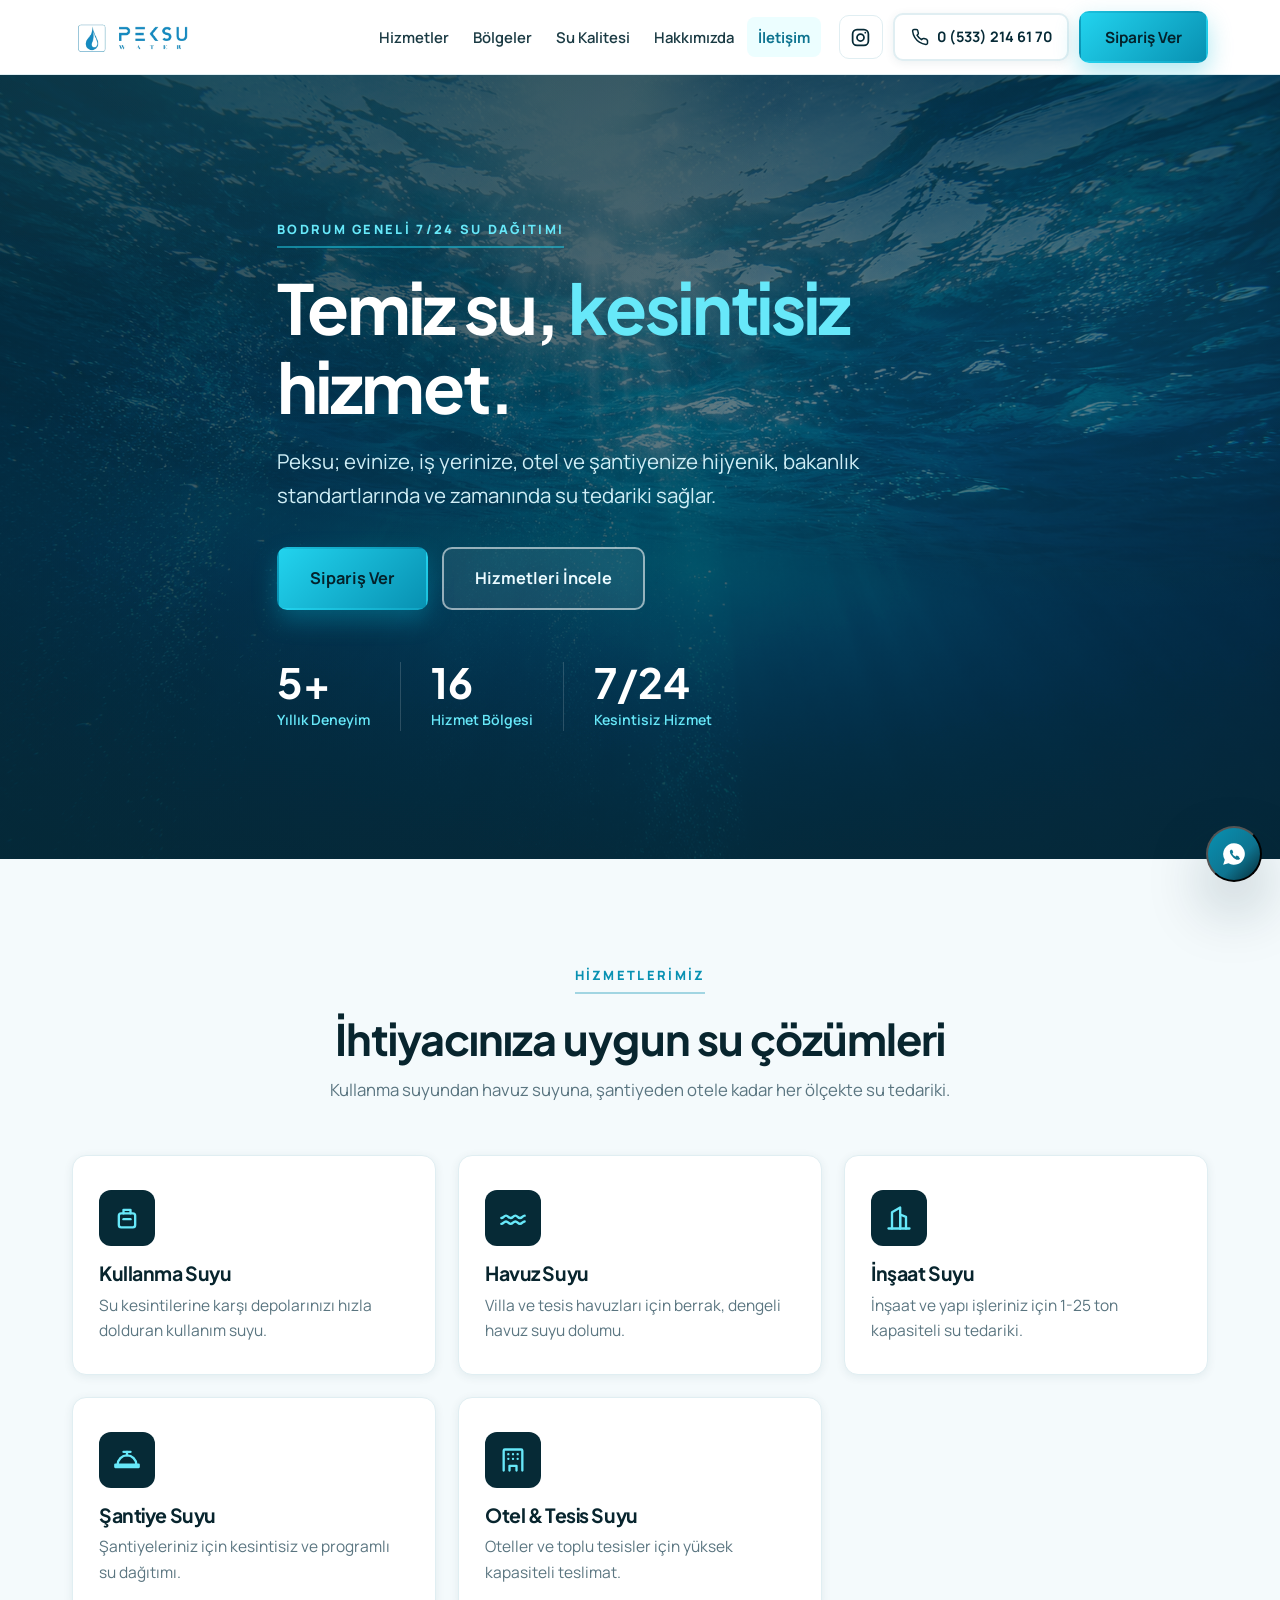
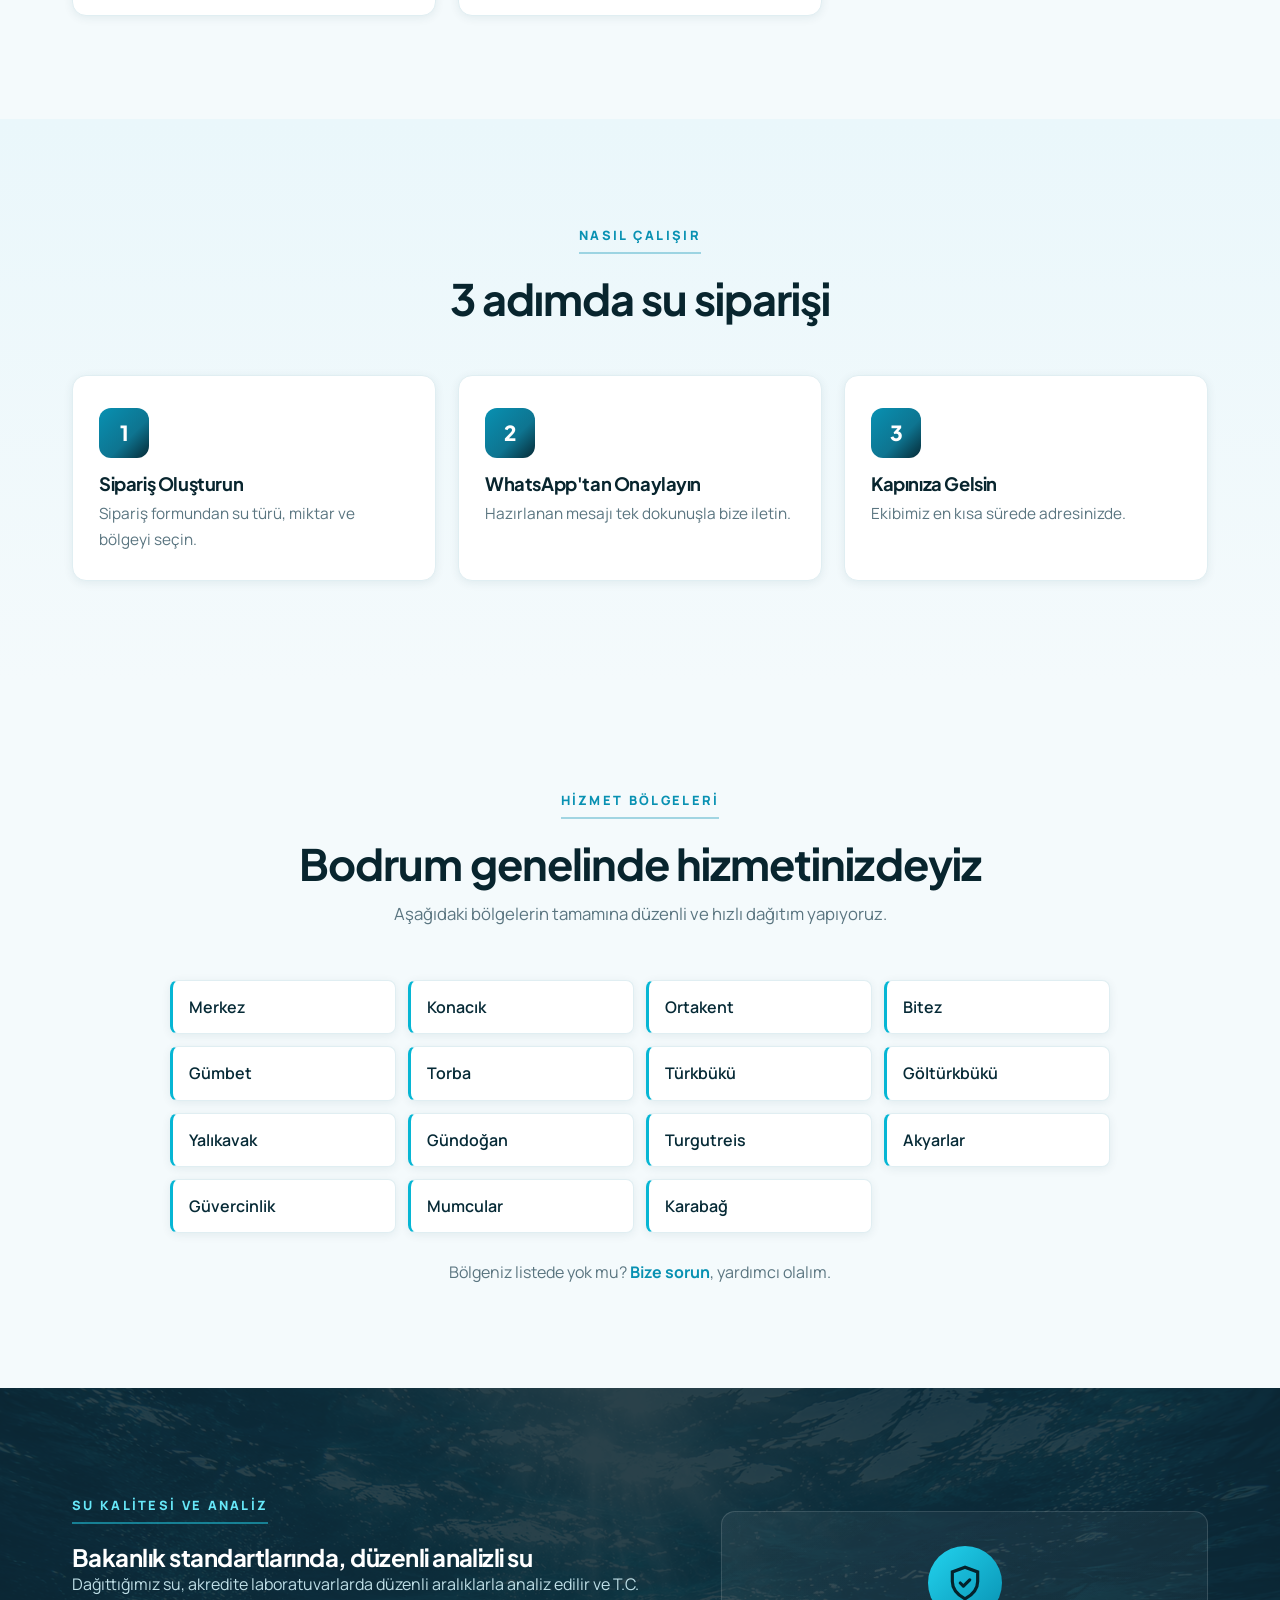
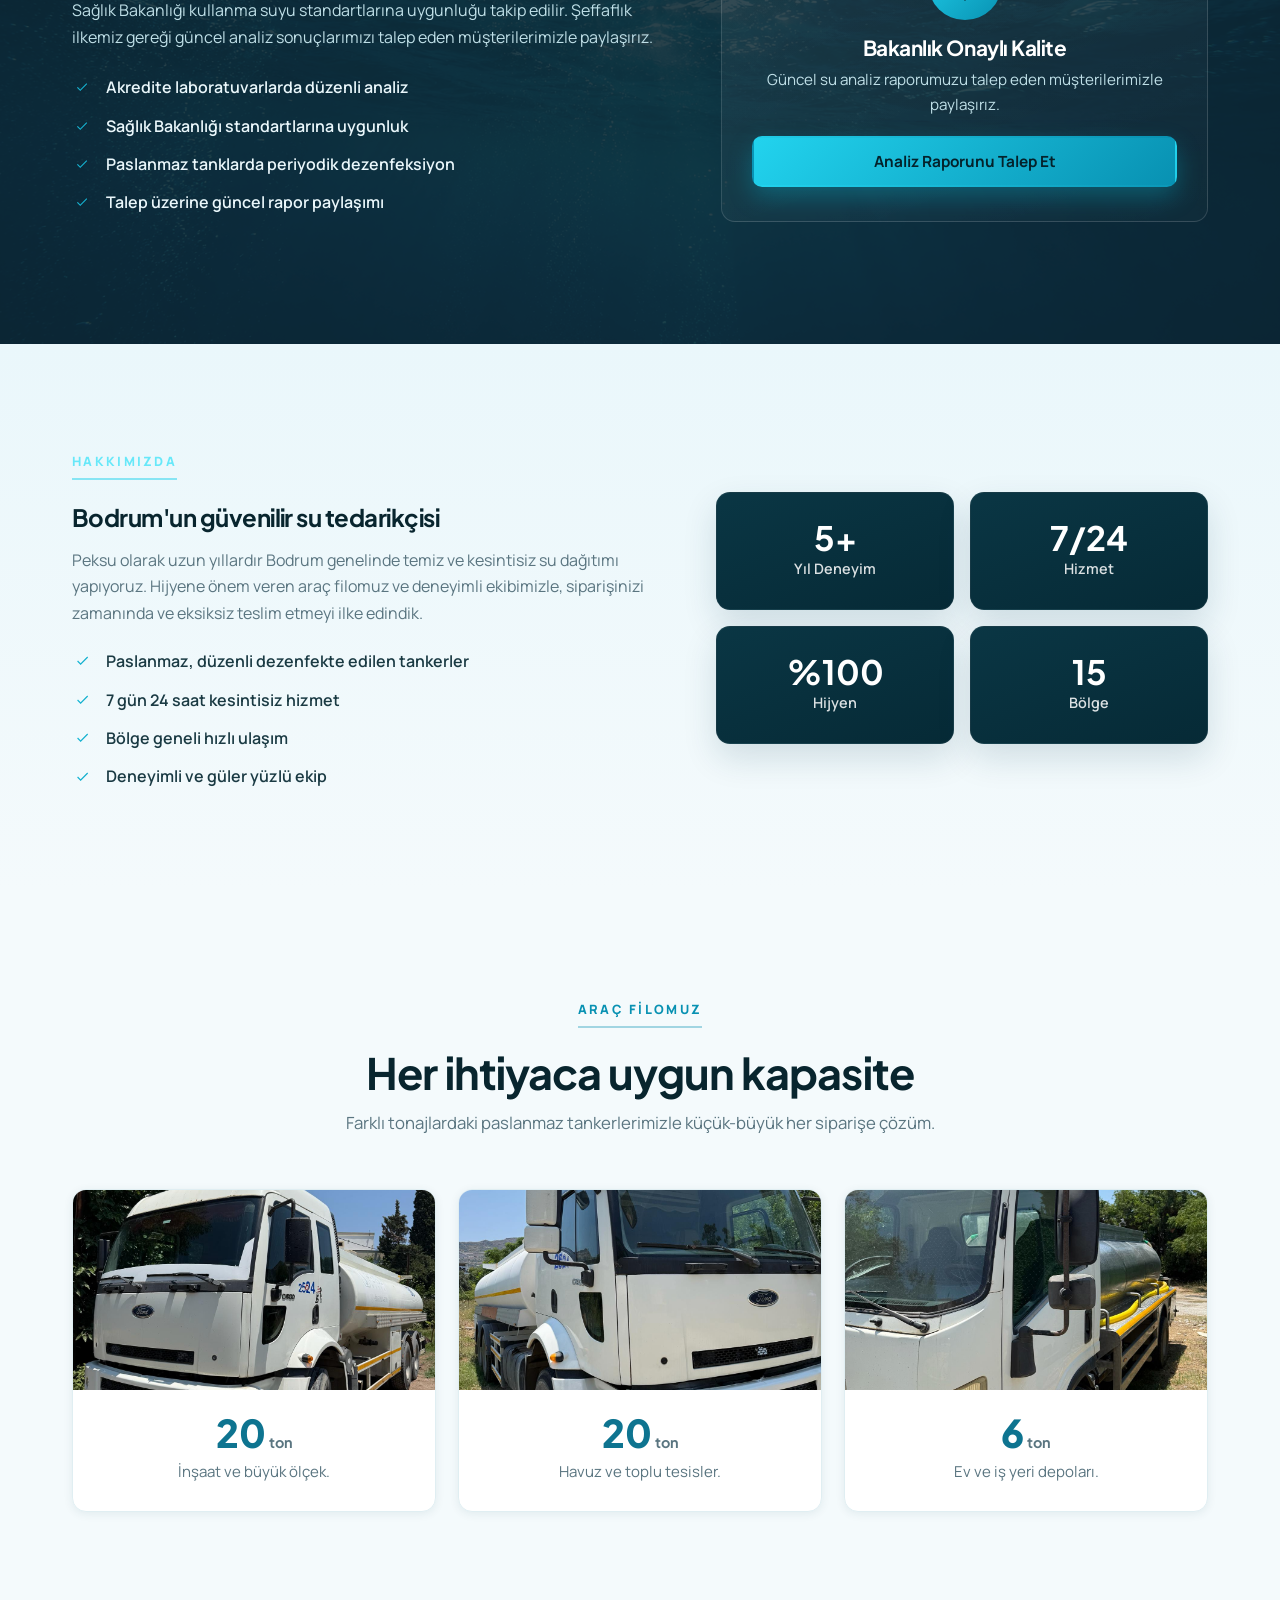
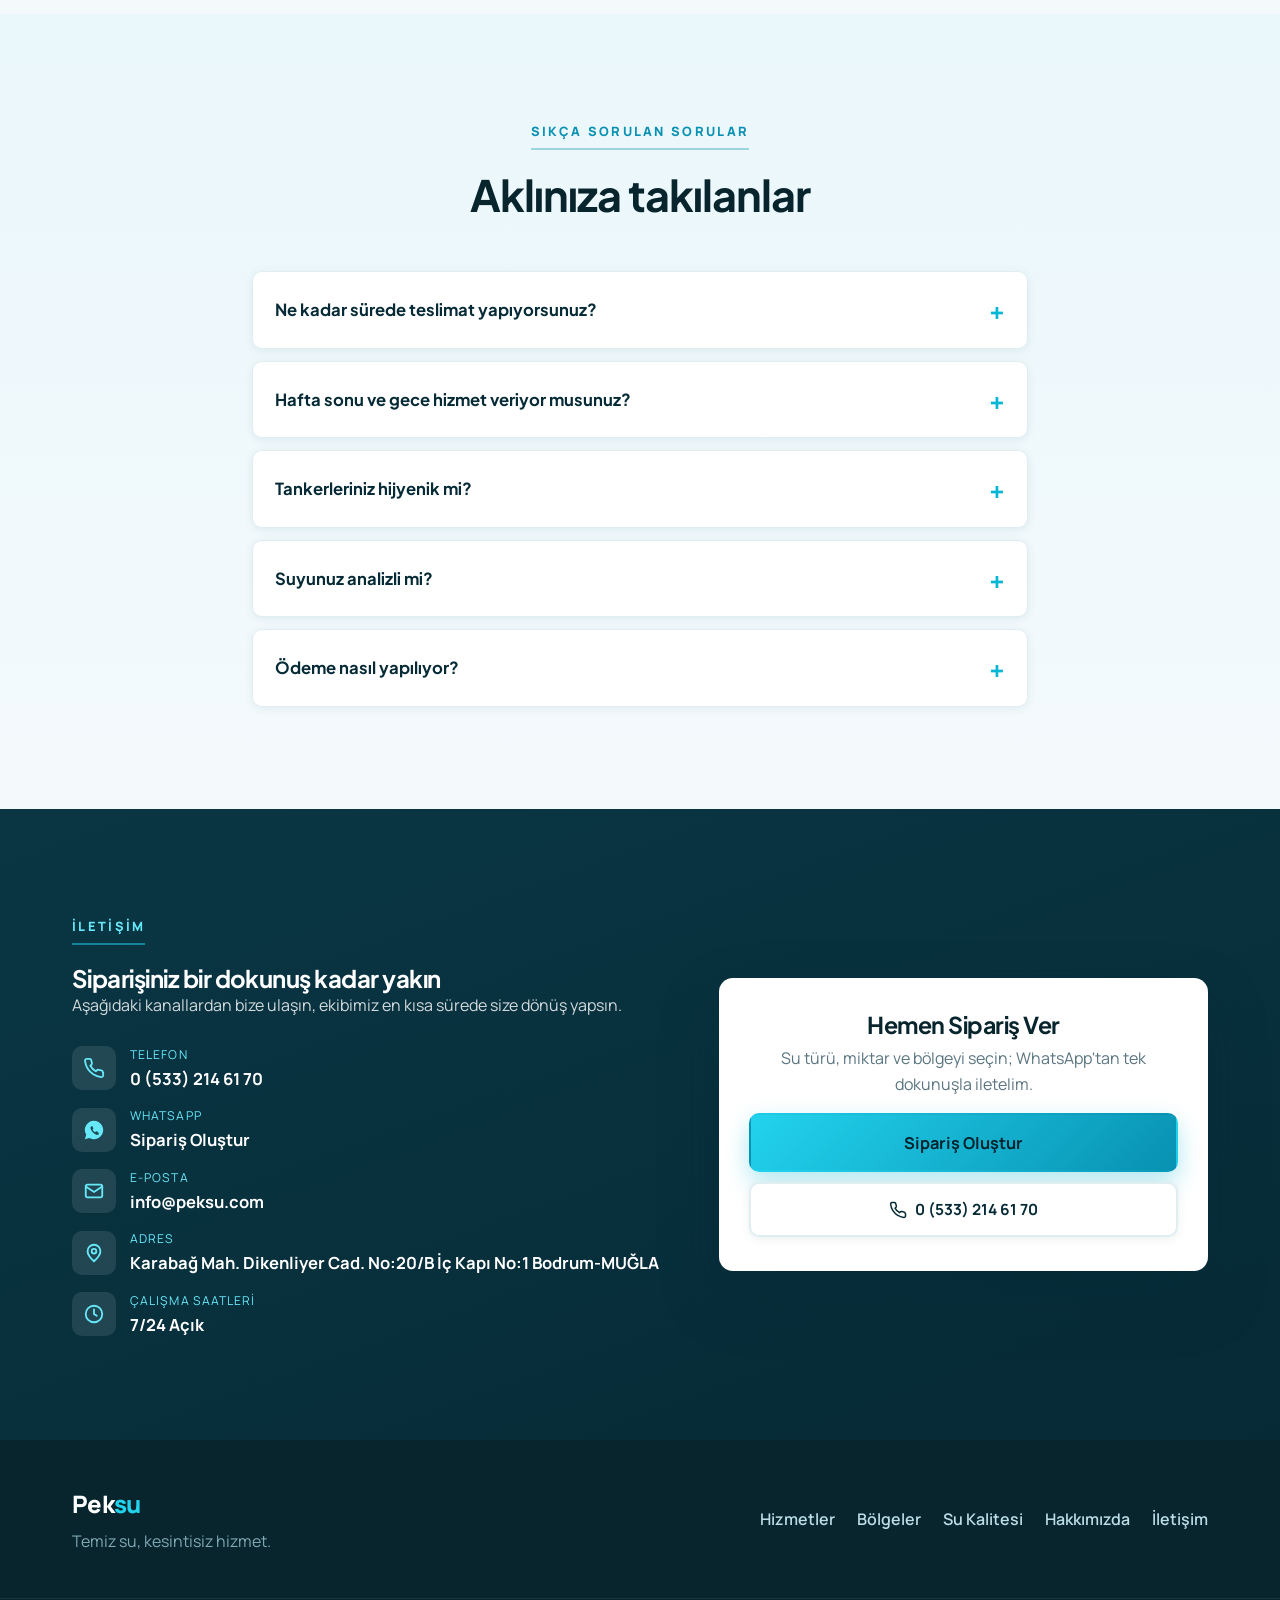
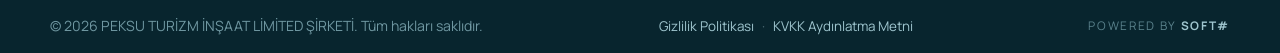
==== commit edf8af3d: "Şeffaf logo (PNG, filigransız), logo büyütme, Soft# rozeti, peksu.com OG etiketleri - logo.png: beya" ====
--- a/index.html
+++ b/index.html
@@ -11,8 +11,8 @@
   <meta property="og:type" content="website" />
   <meta property="og:title" content="Peksu | Bodrum Su Dağıtım Hizmeti" />
   <meta property="og:description" content="Bodrum genelinde 7/24 temiz, kesintisiz su dağıtımı. Kullanma, havuz, inşaat, şantiye ve otel suyu." />
-  <meta property="og:image" content="https://peksurepo.github.io/peksu/assets/img/arac1.jpeg" />
-  <meta property="og:url" content="https://peksurepo.github.io/peksu/" />
+  <meta property="og:image" content="https://peksu.com/assets/img/arac1.jpeg" />
+  <meta property="og:url" content="https://peksu.com/" />
   <meta name="twitter:card" content="summary_large_image" />
   <link rel="preconnect" href="https://fonts.googleapis.com" />
   <link rel="preconnect" href="https://fonts.gstatic.com" crossorigin />
@@ -236,7 +236,7 @@
           <span aria-hidden="true">·</span>
           <a href="kvkk.html">KVKK Aydınlatma Metni</a>
         </div>
-        <a class="powered-by" href="https://www.softsharp.org/" target="_blank" rel="noopener">Powered by <strong>SoftSharp</strong></a>
+        <a class="powered-by" href="https://www.softsharp.org/" target="_blank" rel="noopener">Powered by <strong>Soft#</strong></a>
       </div>
     </div>
   </footer>
--- a/css/styles.css
+++ b/css/styles.css
@@ -72,7 +72,7 @@
 .icon-btn svg{width:21px;height:21px;display:block}
 
 /* Marka logosu */
-.brand-logo{height:46px;width:auto;display:block}
+.brand-logo{height:52px;width:auto;display:block}
 
 /* Hero mobil telefon satırı */
 .hero-phone{display:none;align-items:center;gap:7px;margin:-22px 0 42px;color:#cfeef6;font-weight:600;font-size:.96rem}
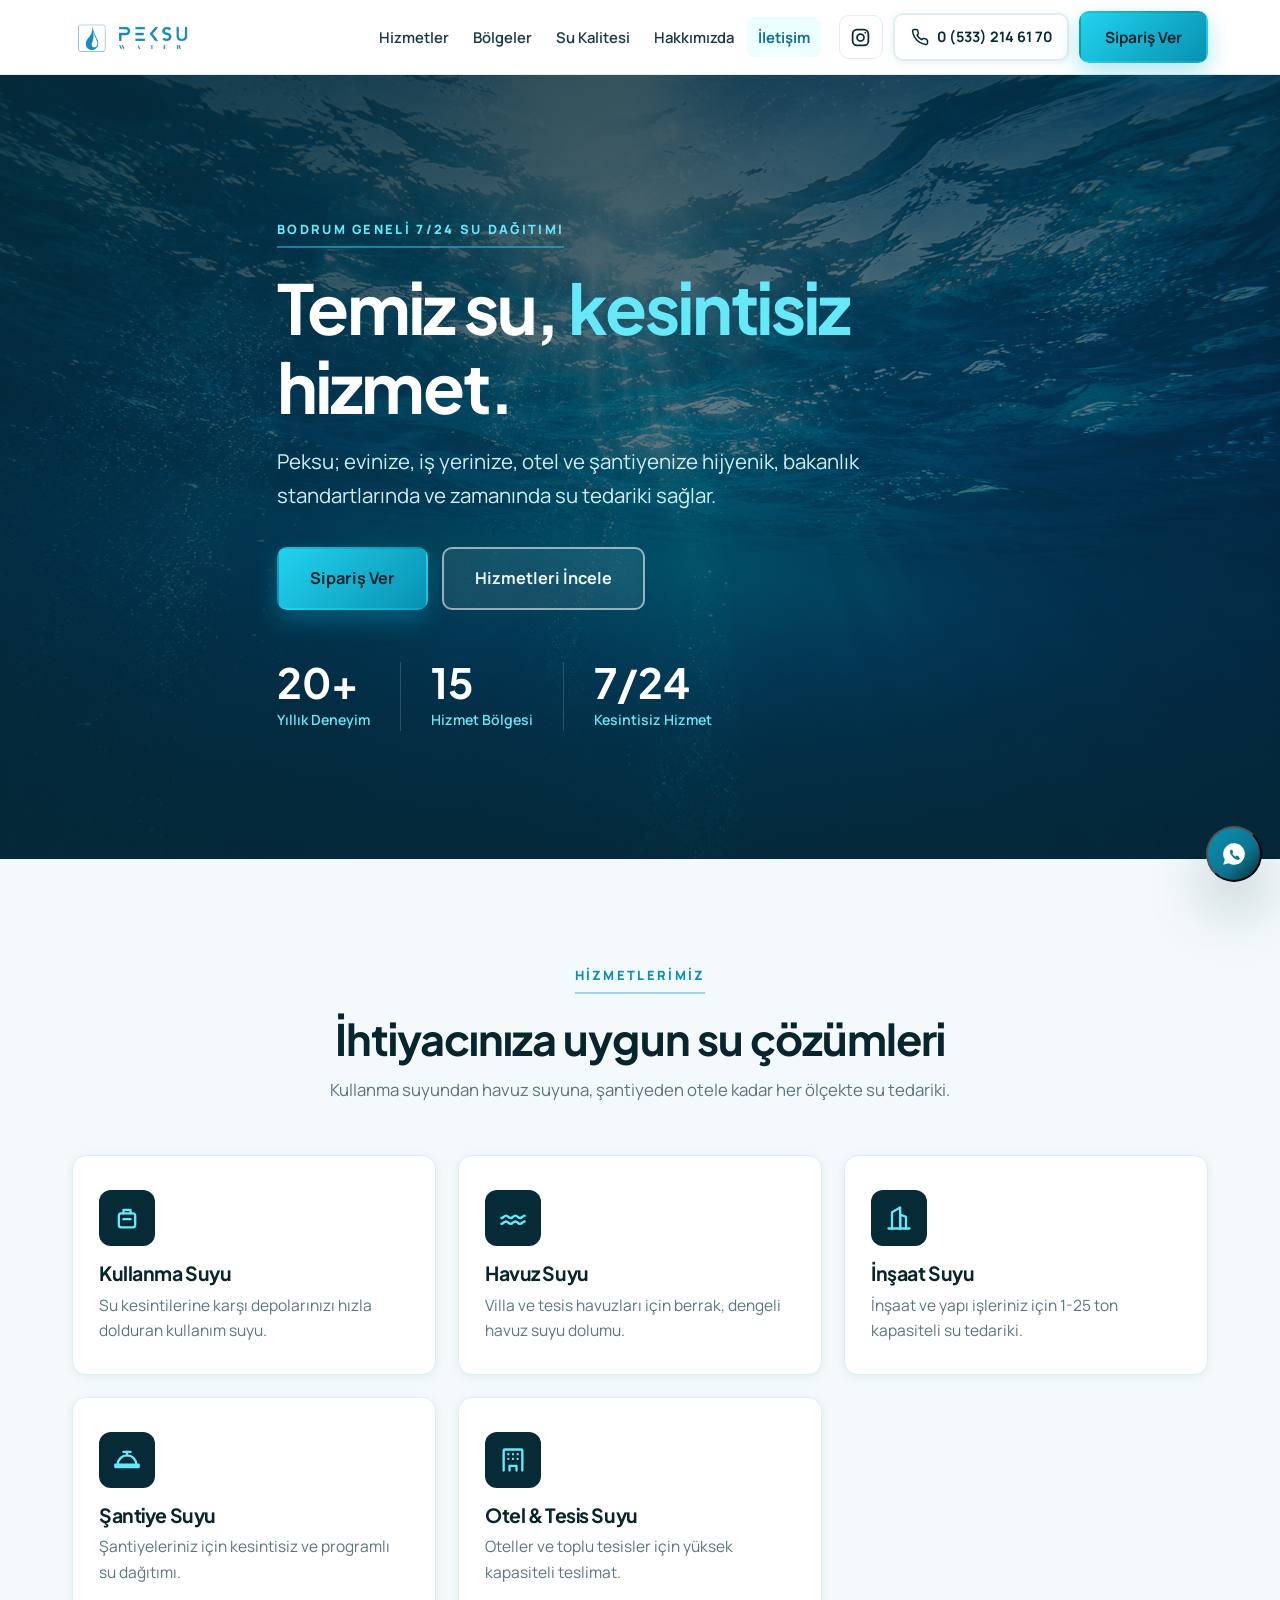
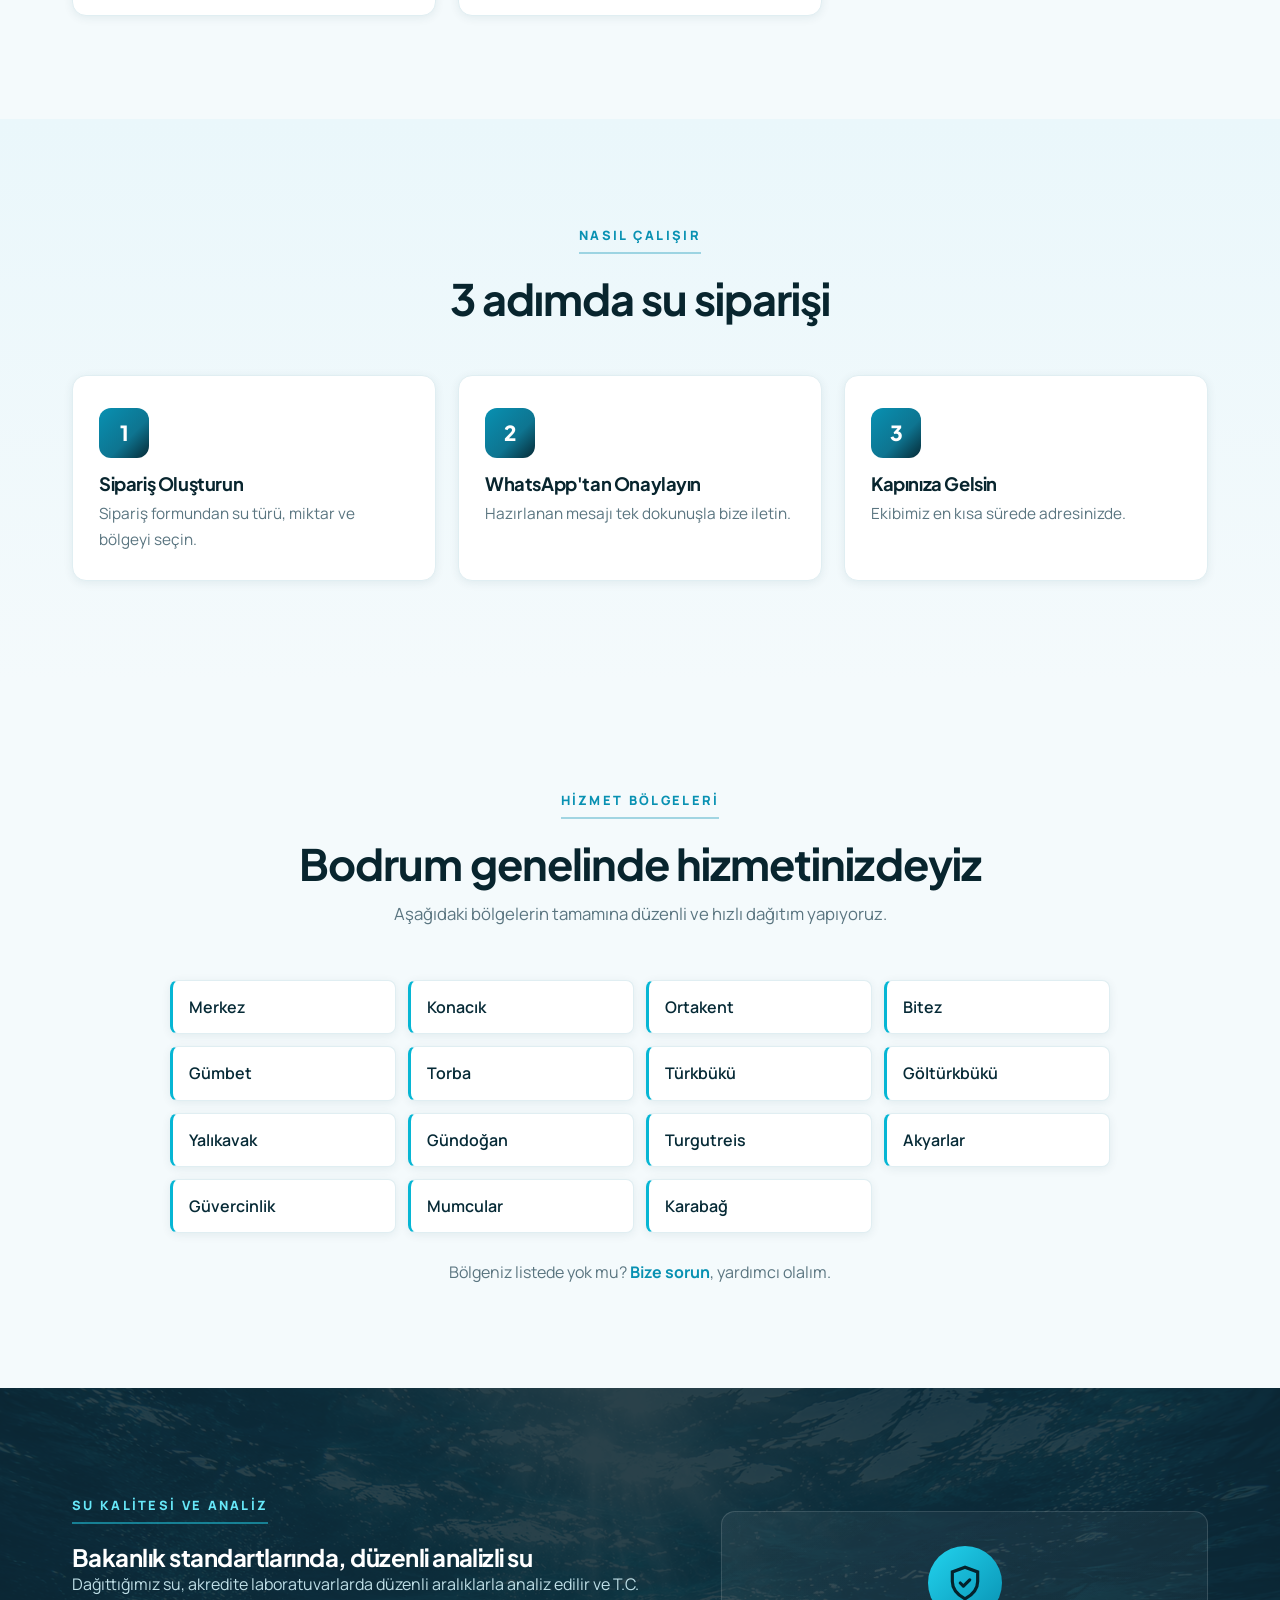
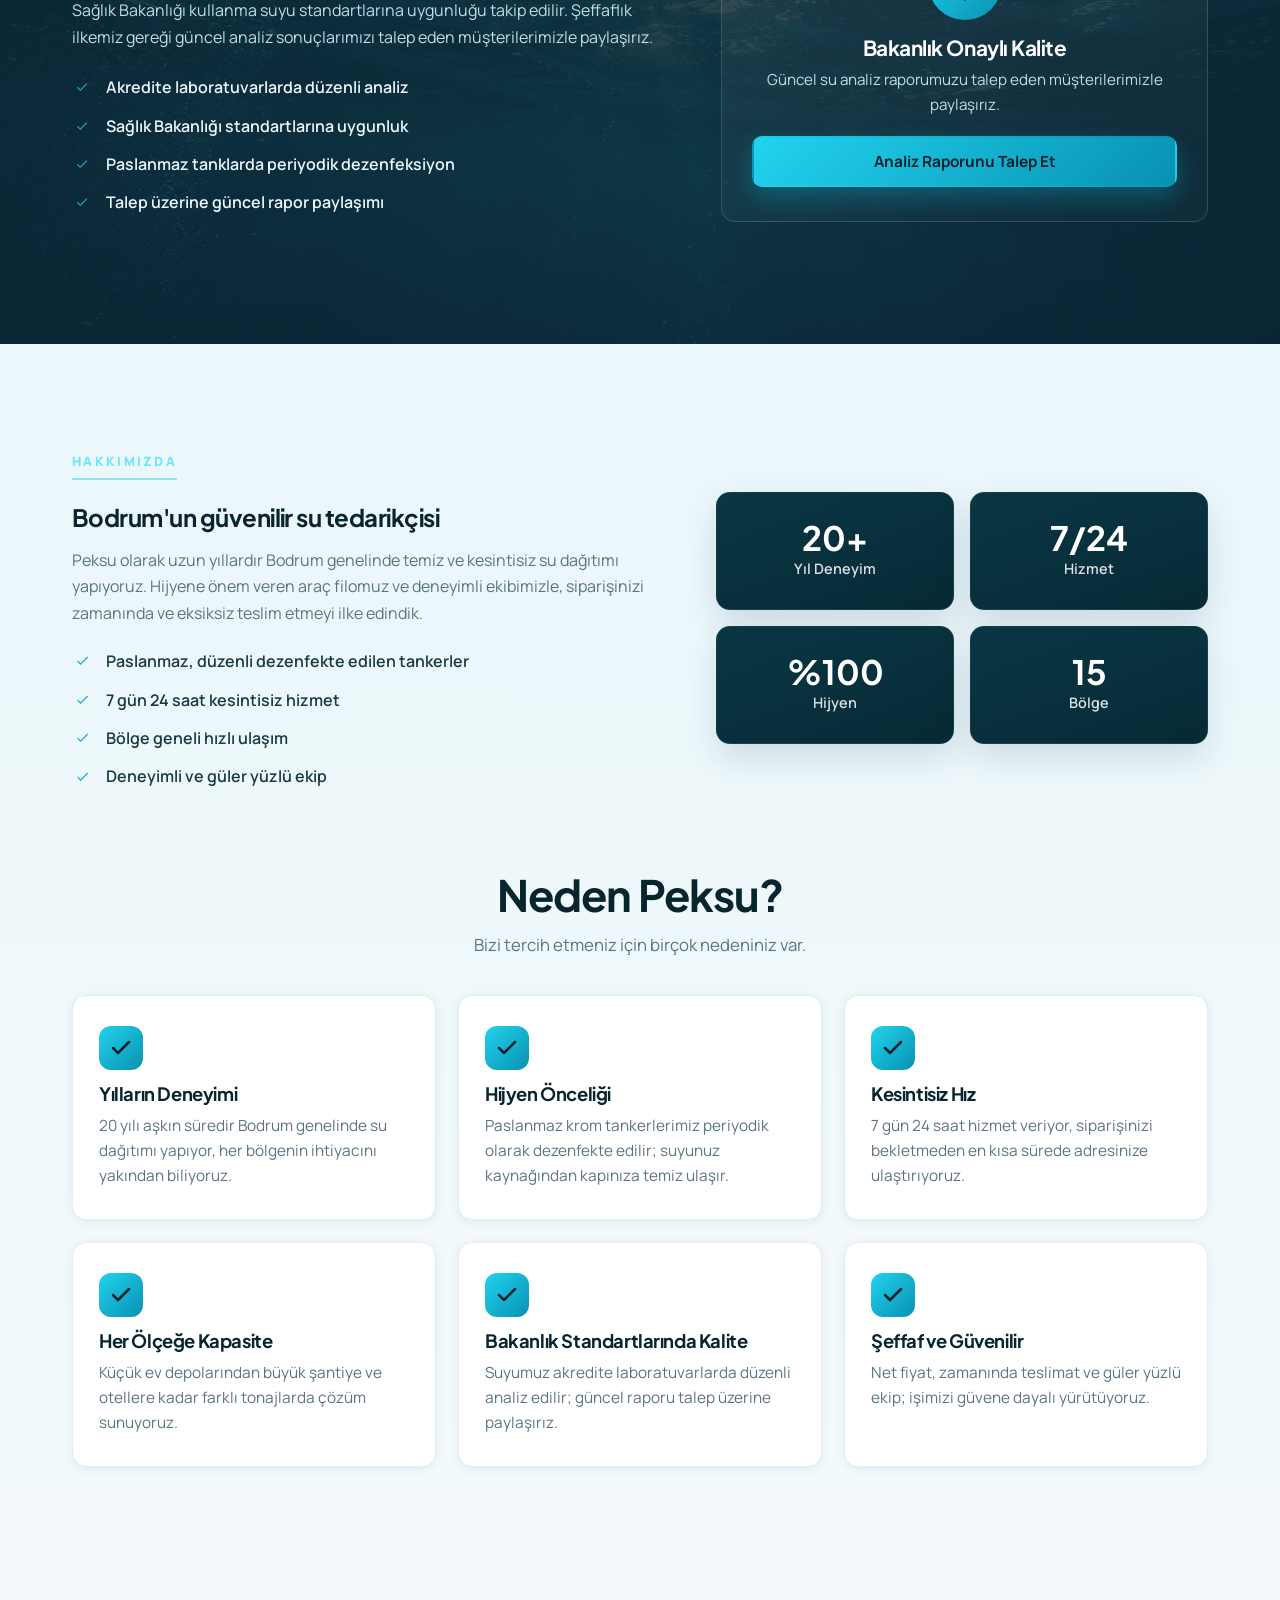
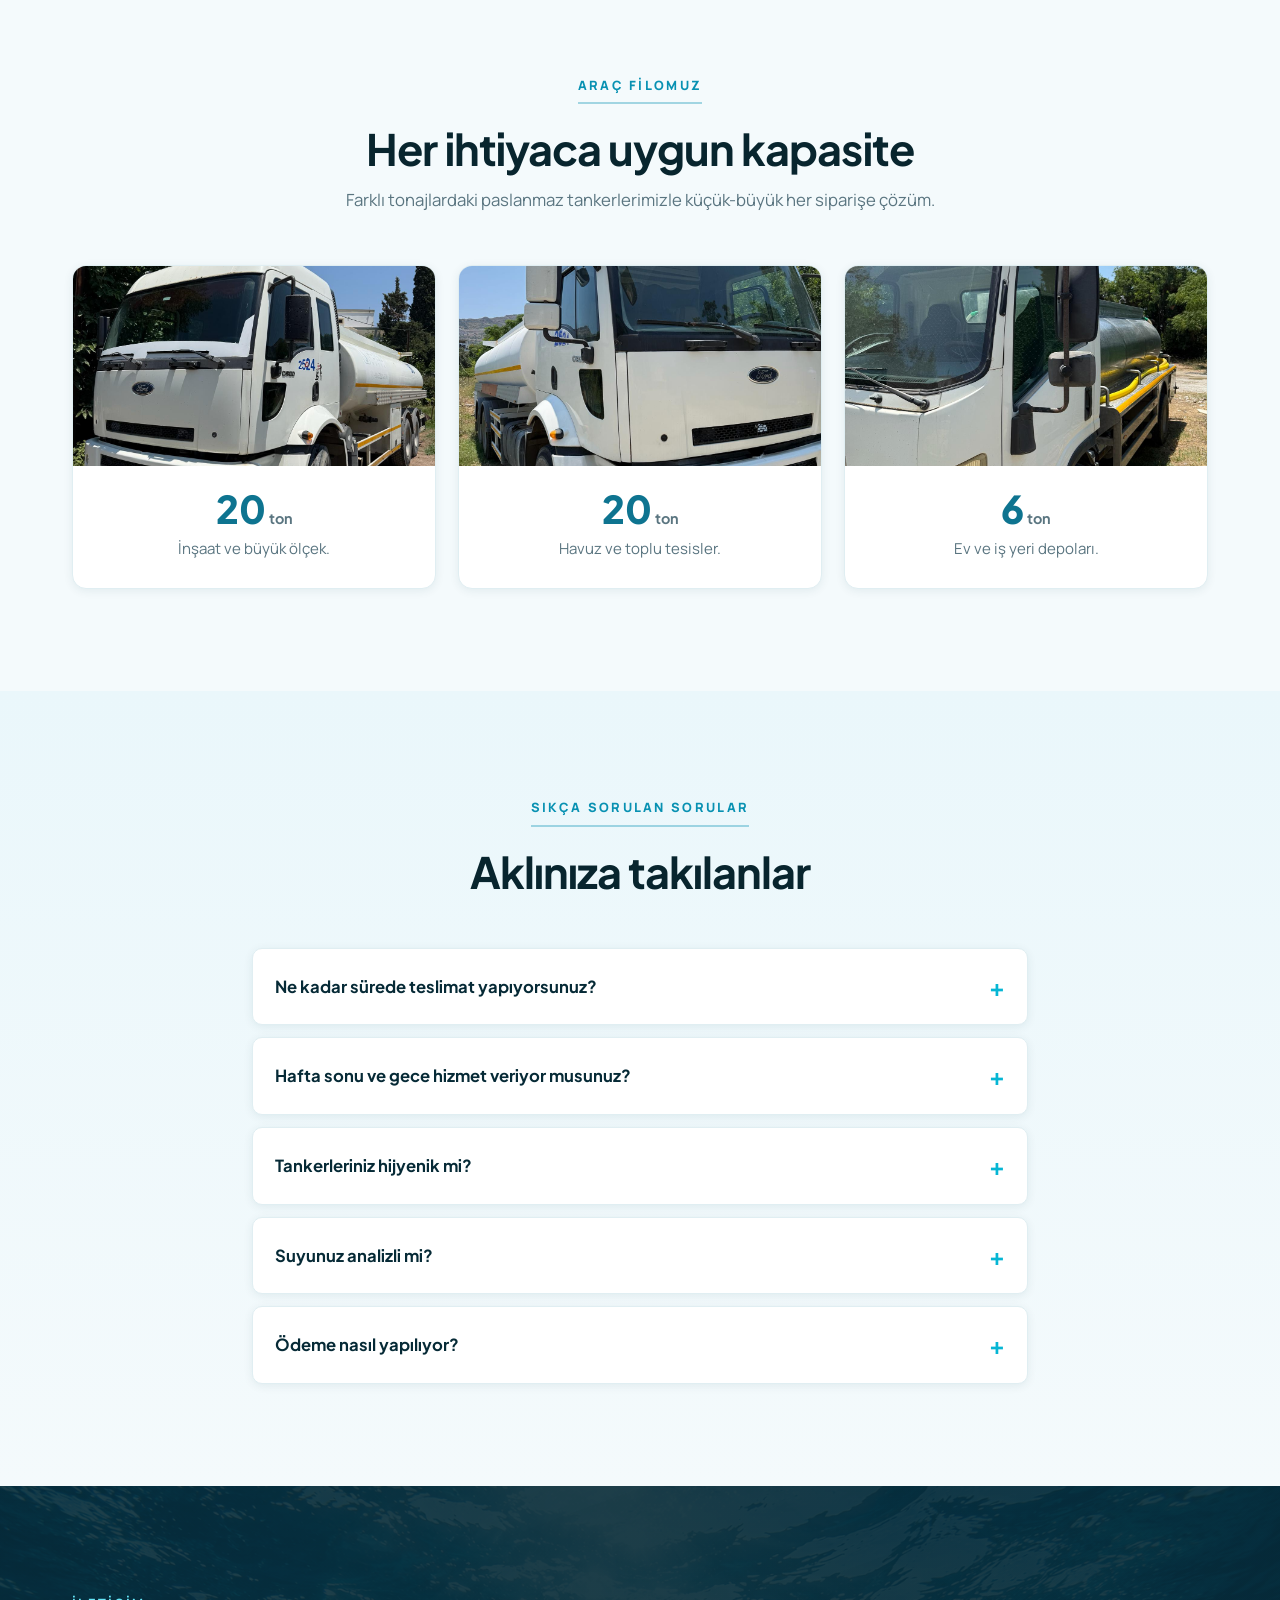
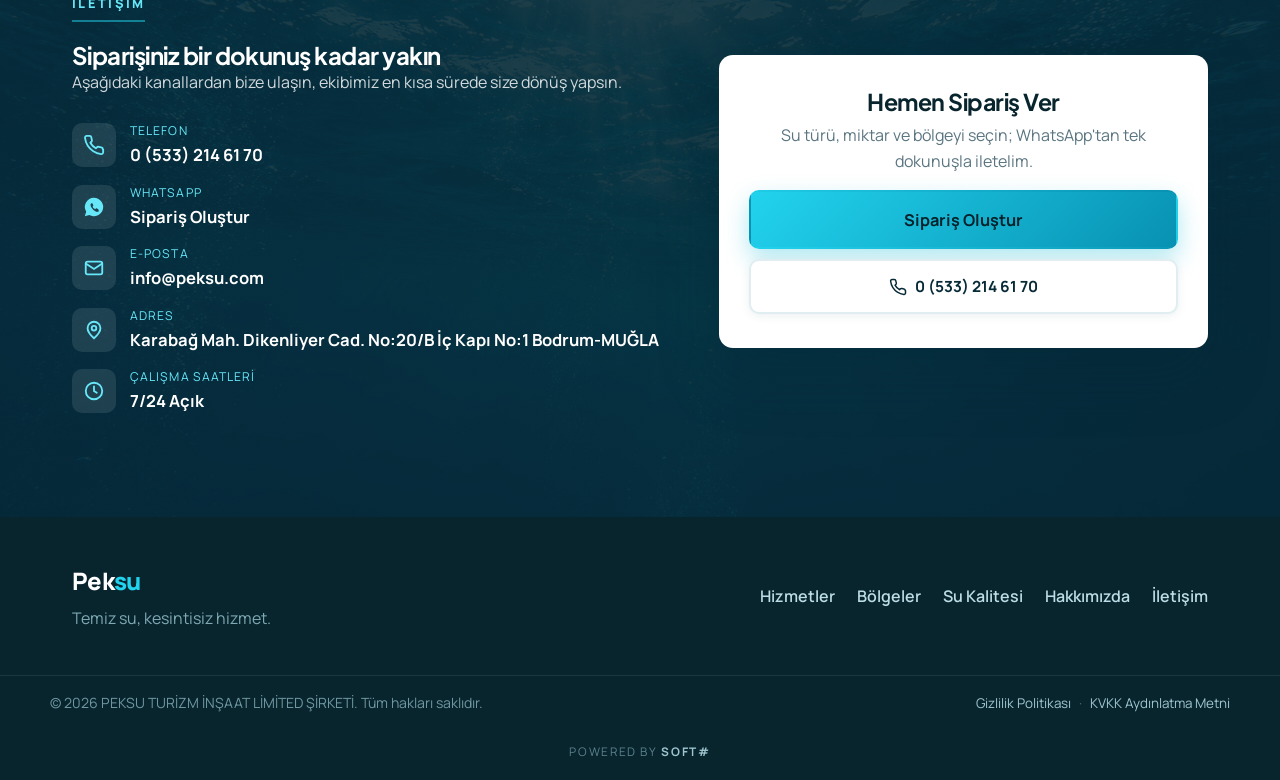
==== commit 85b5b644: "Admin sadeleştirme, hero sheen kaldırma, iletişim su arkaplanı, Neden Peksu bölümü - Admin: GitHub p" ====
--- a/index.html
+++ b/index.html
@@ -69,7 +69,6 @@
   <!-- ===== Hero ===== -->
   <section class="hero" id="hero">
     <div class="hero-photo" aria-hidden="true"></div>
-    <div class="hero-sheen" aria-hidden="true"></div>
     <div class="container hero-inner">
       <span class="eyebrow" data-field="hero.eyebrow"></span>
       <h1>
@@ -159,6 +158,14 @@
       </div>
       <div class="about-badges" id="aboutBadges"></div>
     </div>
+
+    <div class="container why-wrap">
+      <div class="section-head">
+        <h2 data-field="about.why.title"></h2>
+        <p class="section-sub" data-field="about.why.subtitle"></p>
+      </div>
+      <div class="cards grid-3" id="whyGrid"></div>
+    </div>
   </section>
 
   <!-- ===== Filo ===== -->
@@ -236,6 +243,8 @@
           <span aria-hidden="true">·</span>
           <a href="kvkk.html">KVKK Aydınlatma Metni</a>
         </div>
+      </div>
+      <div class="container powered-row">
         <a class="powered-by" href="https://www.softsharp.org/" target="_blank" rel="noopener">Powered by <strong>Soft#</strong></a>
       </div>
     </div>
--- a/css/styles.css
+++ b/css/styles.css
@@ -108,11 +108,6 @@
   filter:saturate(1.05)}
 .hero-photo::after{content:"";position:absolute;inset:0;
   background:linear-gradient(105deg,rgba(6,42,54,.55),transparent 55%)}
-.hero-sheen{position:absolute;inset:0;pointer-events:none;opacity:.5;mix-blend-mode:screen;
-  background:radial-gradient(1200px 400px at 20% 0%,rgba(103,232,249,.18),transparent 60%),
-             radial-gradient(900px 500px at 90% 30%,rgba(34,211,238,.14),transparent 60%);
-  animation:sheen 12s ease-in-out infinite alternate}
-@keyframes sheen{from{transform:transl3d(0,0,0);opacity:.35}to{transform:translate3d(-30px,10px,0);opacity:.6}}
 .hero-inner{position:relative;z-index:2;max-width:770px}
 .eyebrow{display:inline-block;font-weight:800;font-size:.8rem;letter-spacing:.18em;color:var(--aqua-300);
   padding-bottom:6px;border-bottom:2px solid rgba(34,211,238,.5);margin-bottom:20px}
@@ -205,6 +200,15 @@
 .badge-card strong{font-family:var(--font-head);font-size:2.1rem;display:block;line-height:1}
 .badge-card span{font-weight:600;opacity:.85;font-size:.9rem}
 
+/* Neden Peksu */
+.why-wrap{margin-top:clamp(48px,7vw,80px)}
+.why-wrap .section-head{margin-bottom:36px}
+.why-card{display:flex;flex-direction:column}
+.why-card .why-ic{display:grid;place-items:center;width:44px;height:44px;border-radius:12px;background:var(--grad-accent);color:#04222b;margin-bottom:14px}
+.why-card .why-ic svg{width:24px;height:24px}
+.why-card h3{font-size:1.15rem;margin-bottom:8px}
+.why-card p{color:var(--muted);font-size:.96rem}
+
 /* Filo */
 .card.fleet{padding:0;overflow:hidden;text-align:center}
 .fleet-photo{width:100%;height:200px;overflow:hidden;background:#dcecf1}
@@ -227,7 +231,7 @@
 .faq details p{padding:0 0 18px;color:var(--muted)}
 
 /* İletişim */
-.contact{background:var(--grad-deep);color:#fff;position:relative}
+.contact{background:linear-gradient(160deg,rgba(6,42,54,.9),rgba(6,42,54,.93)),url('../assets/img/pool.jpg') center/cover;color:#fff;position:relative}
 .contact h2{color:#fff}
 .contact-inner{display:grid;grid-template-columns:1.1fr .9fr;gap:50px;align-items:center}
 .contact-text p{color:rgba(255,255,255,.82);margin-bottom:26px}
@@ -263,6 +267,7 @@
 .powered-by strong{color:#9fc6cf;font-weight:700}
 .powered-by:hover{color:var(--aqua-300)}
 .powered-by:hover strong{color:var(--aqua-300)}
+.powered-row{text-align:center;padding:8px 22px 16px}
 @media(max-width:520px){.footer-bottom-inner{justify-content:center;text-align:center}}
 
 /* Hukuki sayfalar (Gizlilik / KVKK) */
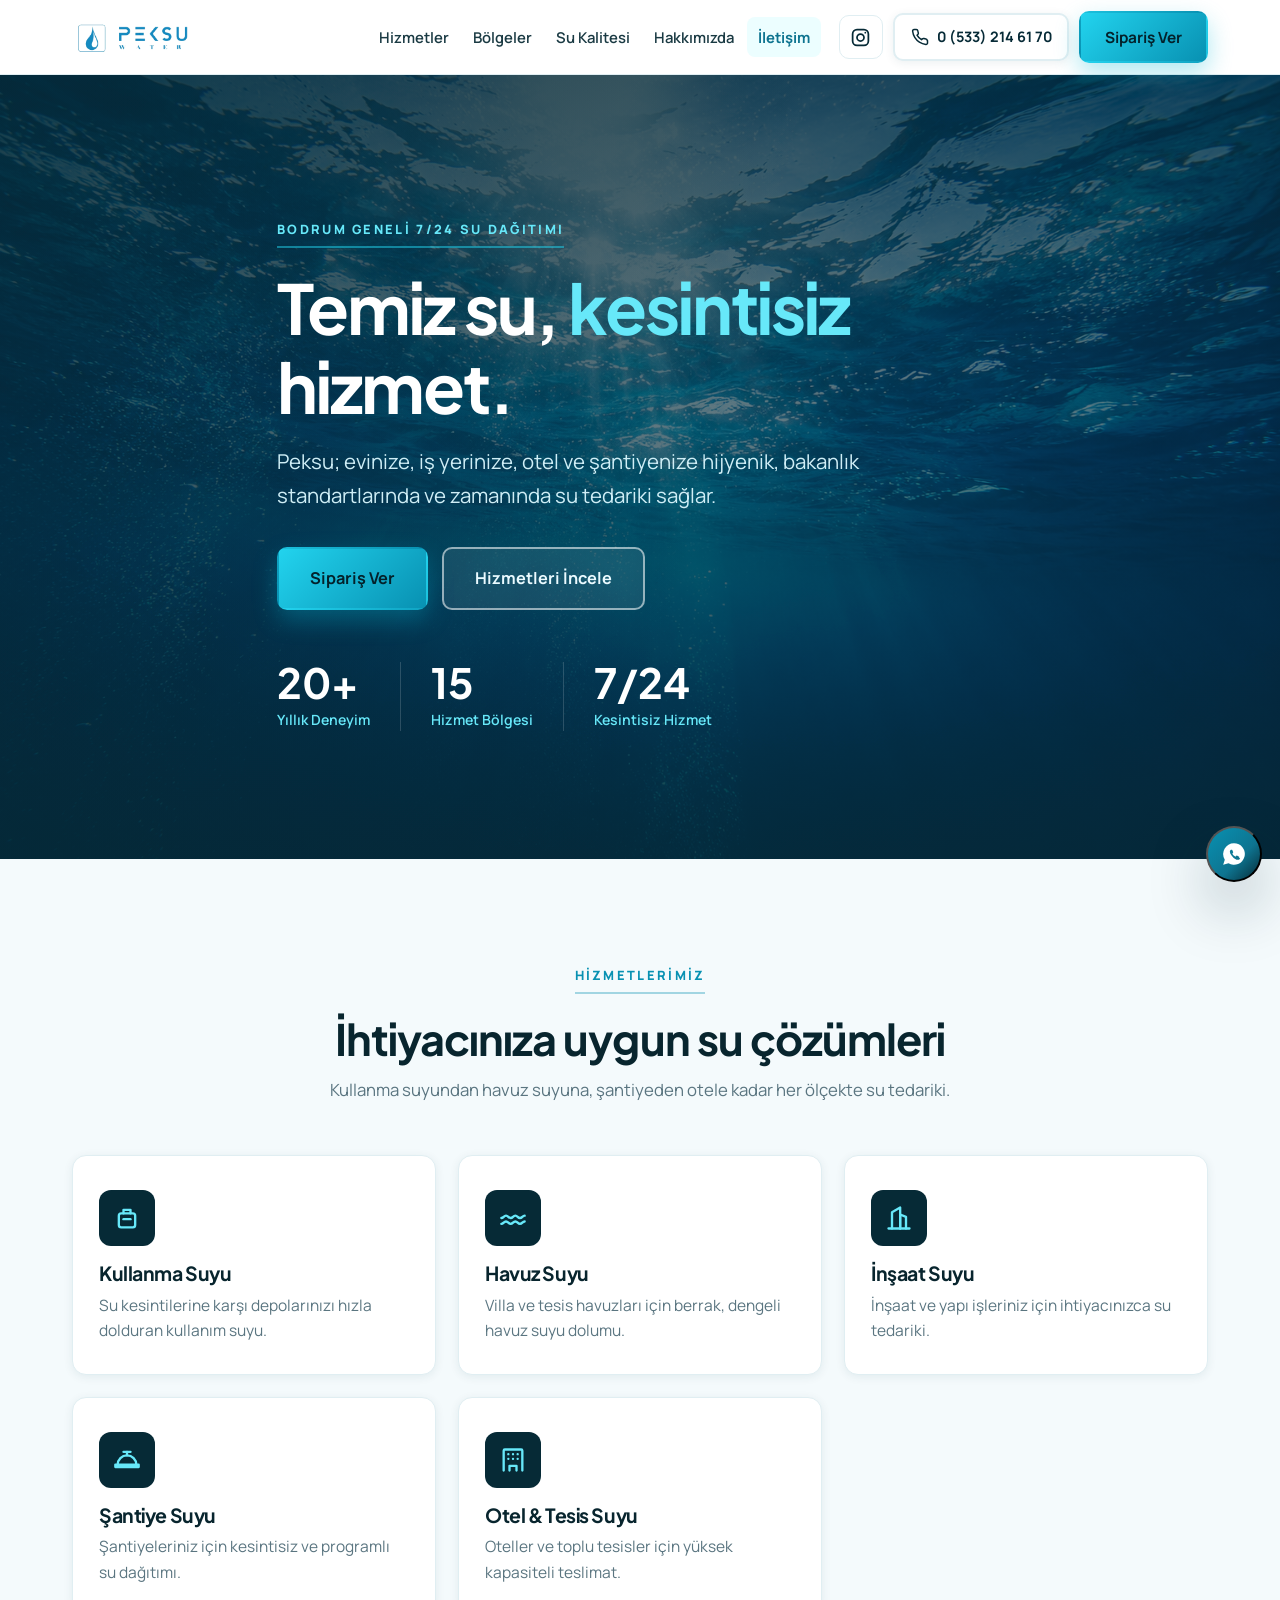
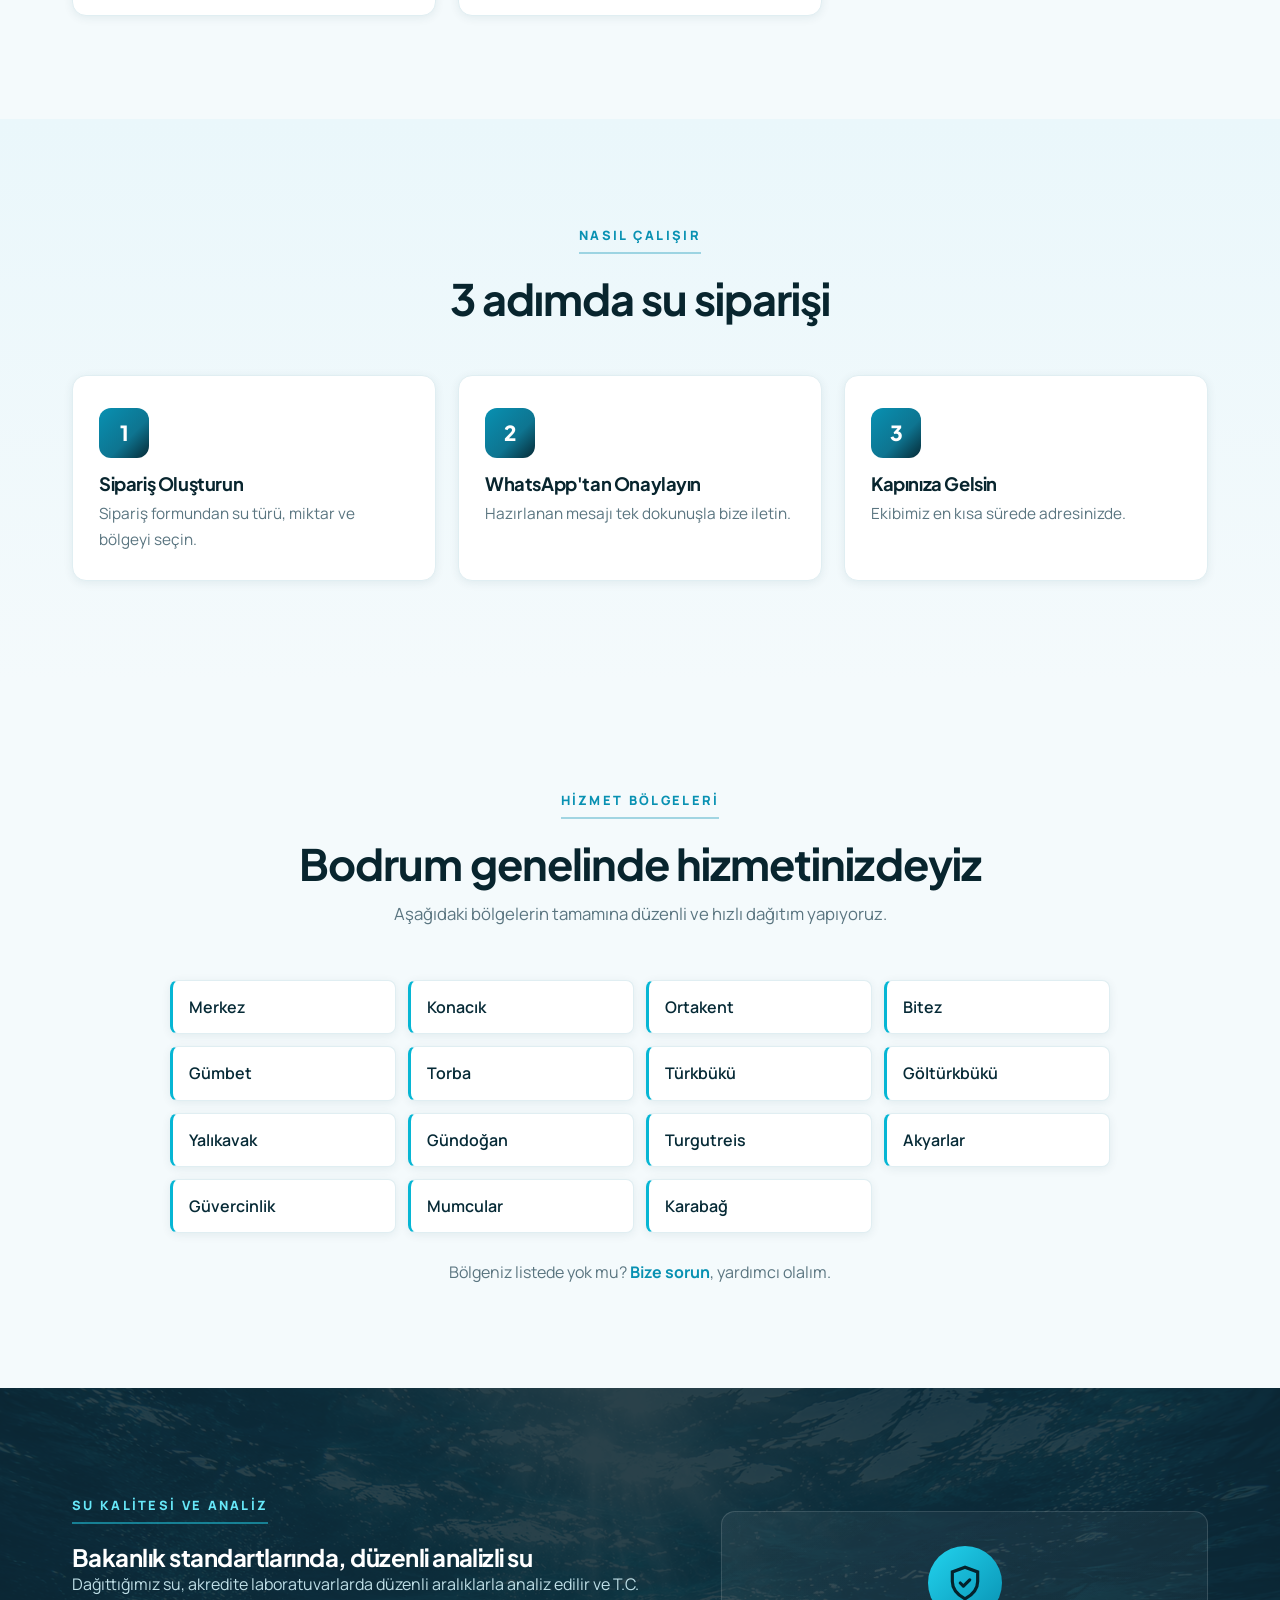
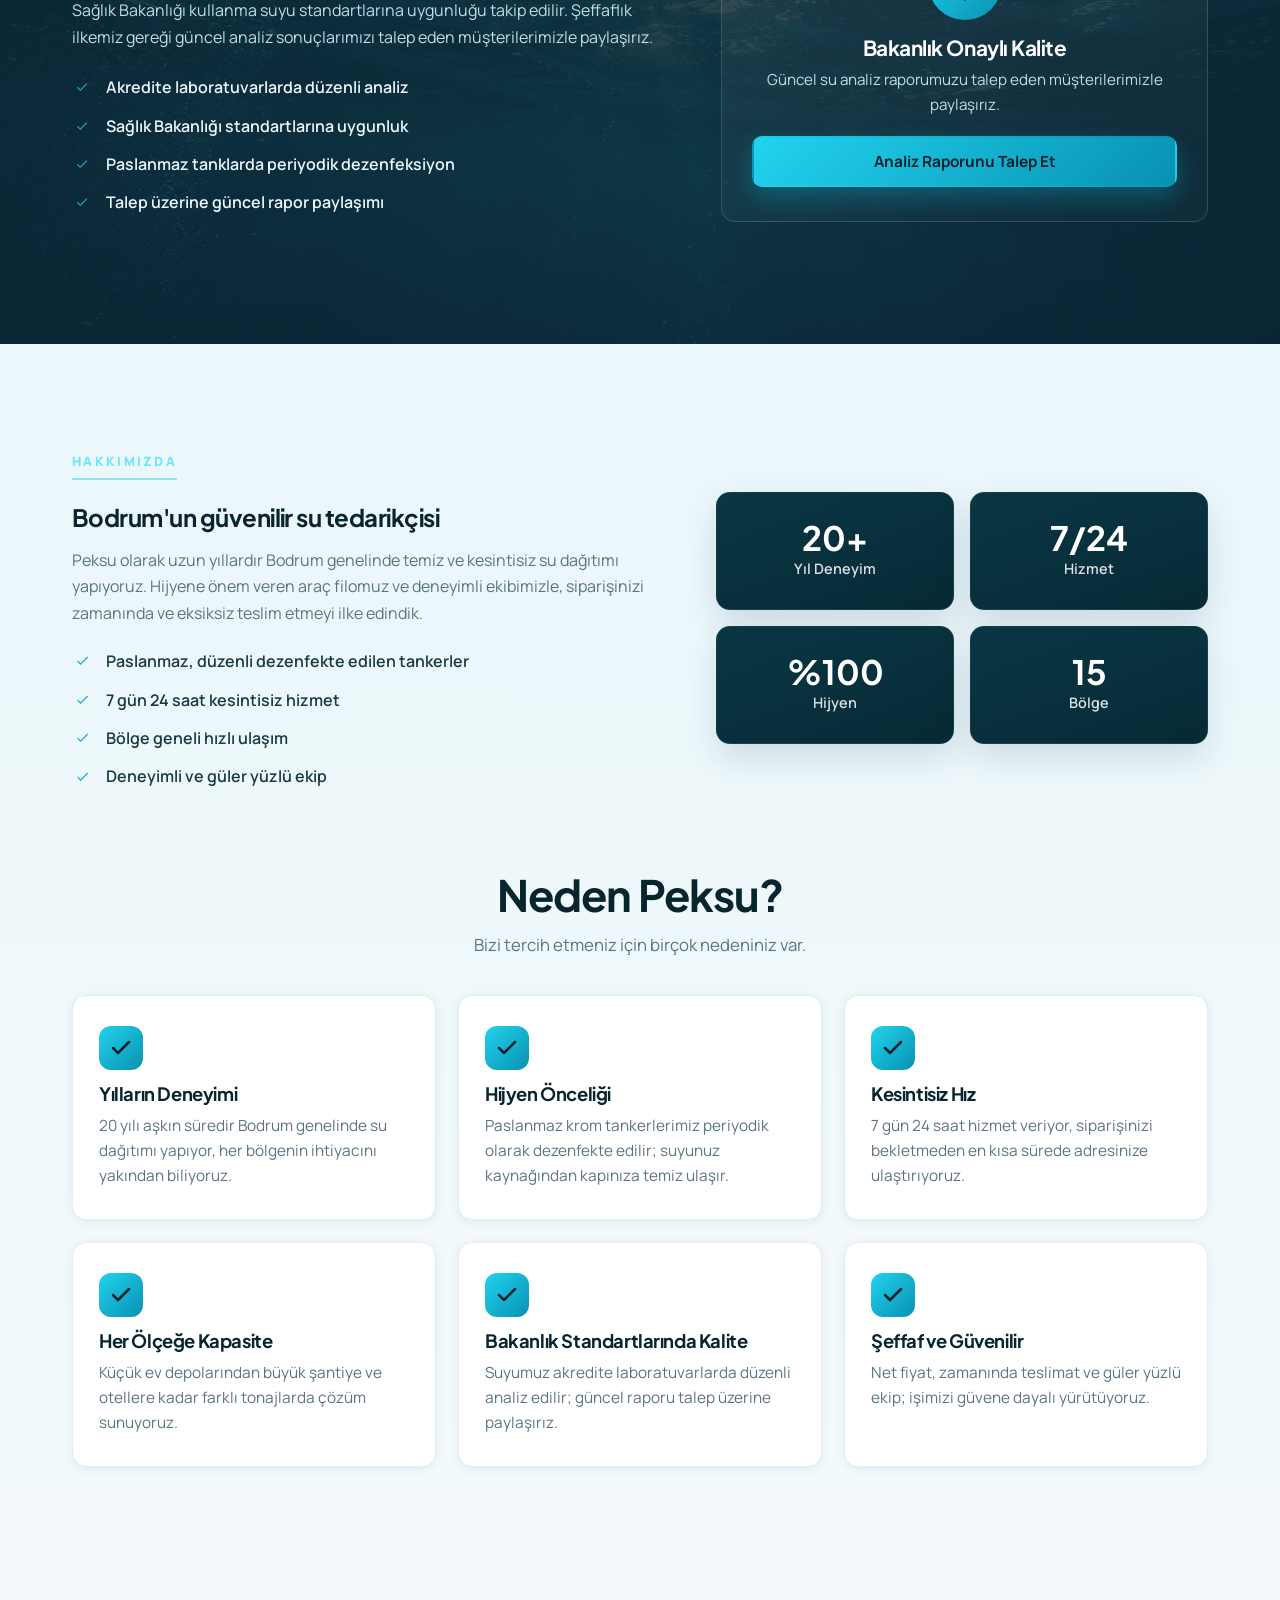
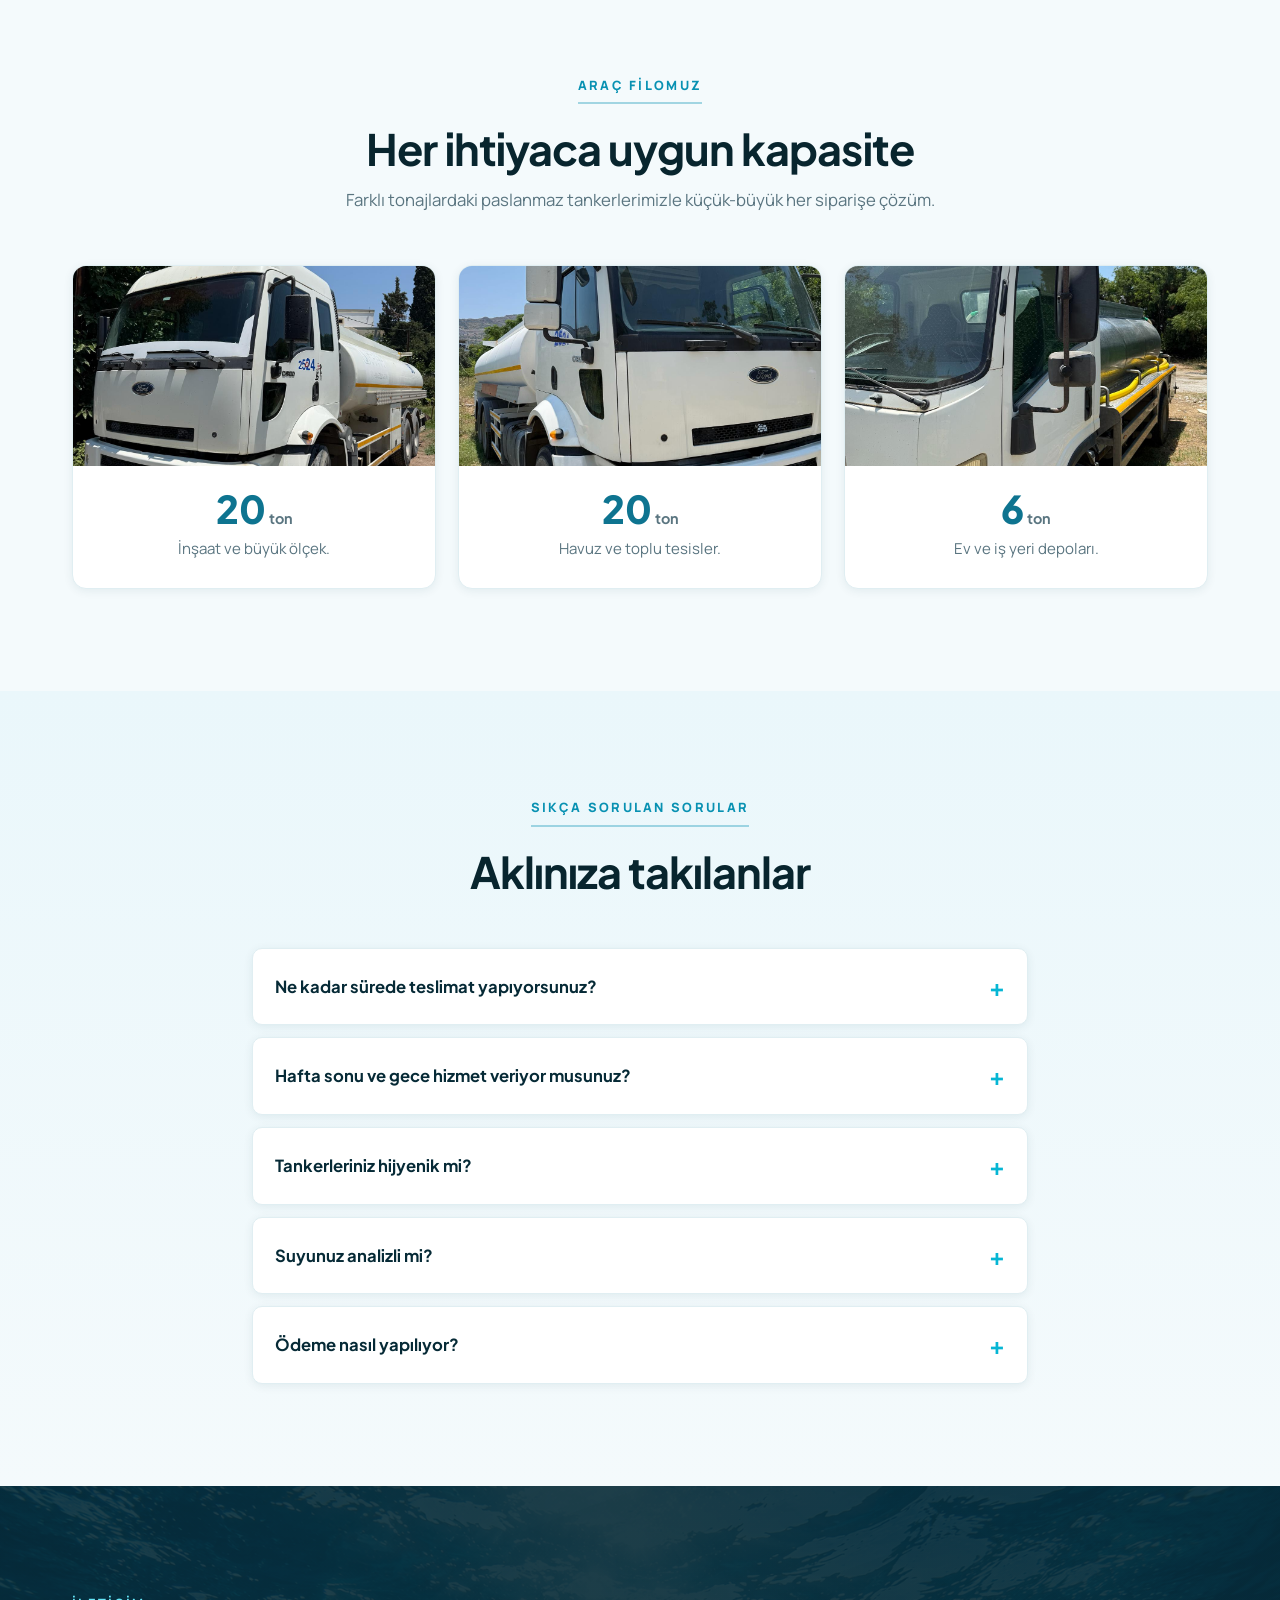
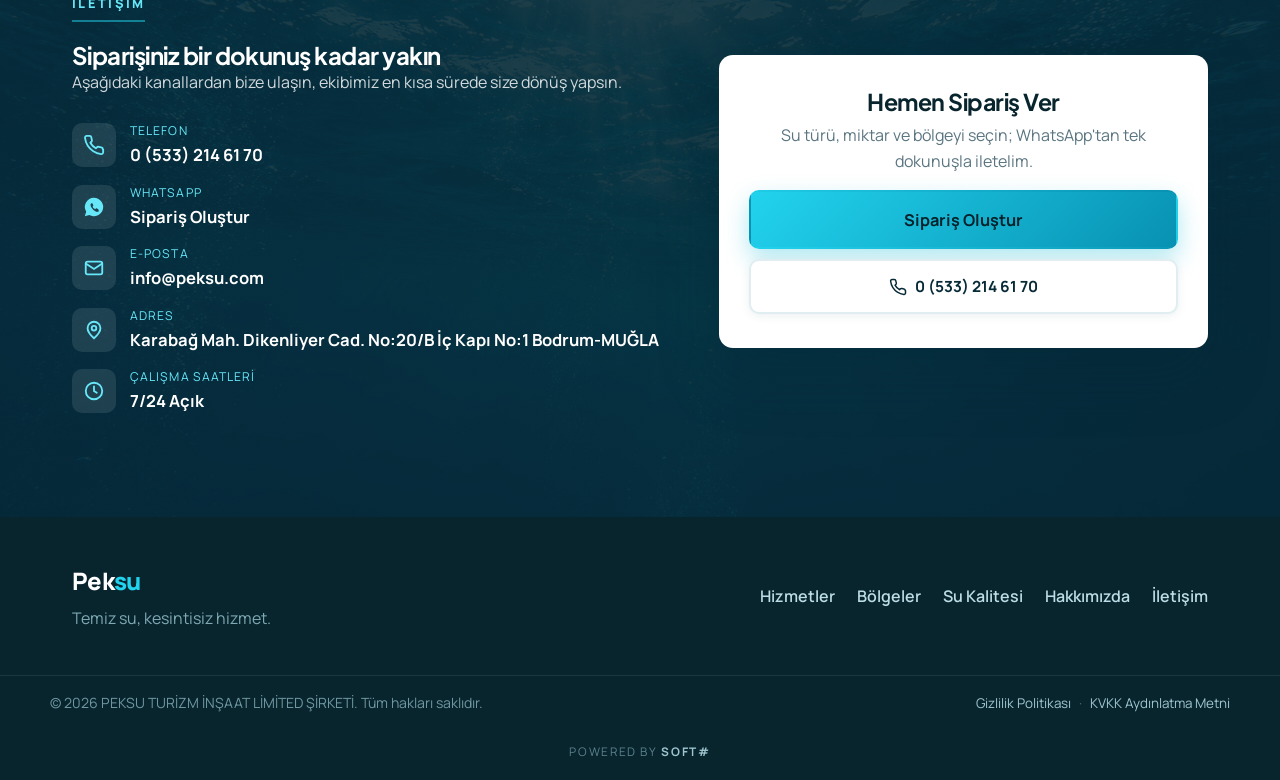
==== commit e6bf5cba: "Yerel SEO: LocalBusiness yapisal veri, Turgutreis/tanker anahtar kelimeleri, canonical - LocalBusine" ====
--- a/index.html
+++ b/index.html
@@ -3,17 +3,69 @@
 <head>
   <meta charset="UTF-8" />
   <meta name="viewport" content="width=device-width, initial-scale=1.0" />
-  <title>Peksu | Temiz Su Dağıtım Hizmeti</title>
-  <meta name="description" content="Peksu — Bodrum genelinde güvenilir, temiz ve kesintisiz su dağıtım hizmeti. Bakanlık standartlarında analizli su, 7/24 sipariş." />
+  <title>Peksu | Bodrum & Turgutreis Tankerle Su Dağıtımı</title>
+  <meta name="description" content="Bodrum ve Turgutreis genelinde tankerle su dağıtımı — kullanma suyu, havuz suyu, inşaat, şantiye ve otel suyu. Bakanlık standartlarında analizli su, 7/24 sipariş: 0533 214 61 70." />
+  <link rel="canonical" href="https://www.peksu.com/" />
   <meta name="theme-color" content="#062a36" />
   <link rel="icon" href="data:image/svg+xml,%3Csvg xmlns='http://www.w3.org/2000/svg' viewBox='0 0 24 24'%3E%3Cpath fill='%2306b6d4' d='M12 2S5 10.5 5 15a7 7 0 0 0 14 0c0-4.5-7-13-7-13Z'/%3E%3C/svg%3E" />
   <!-- Sosyal paylaşım (Open Graph / Twitter) -->
   <meta property="og:type" content="website" />
-  <meta property="og:title" content="Peksu | Bodrum Su Dağıtım Hizmeti" />
-  <meta property="og:description" content="Bodrum genelinde 7/24 temiz, kesintisiz su dağıtımı. Kullanma, havuz, inşaat, şantiye ve otel suyu." />
-  <meta property="og:image" content="https://peksu.com/assets/img/arac1.jpeg" />
-  <meta property="og:url" content="https://peksu.com/" />
+  <meta property="og:title" content="Peksu | Bodrum & Turgutreis Tankerle Su Dağıtımı" />
+  <meta property="og:description" content="Bodrum ve Turgutreis genelinde tankerle su dağıtımı — kullanma, havuz, inşaat, şantiye ve otel suyu. 7/24 sipariş: 0533 214 61 70." />
+  <meta property="og:image" content="https://www.peksu.com/assets/img/arac1.jpeg" />
+  <meta property="og:url" content="https://www.peksu.com/" />
   <meta name="twitter:card" content="summary_large_image" />
+  <!-- Yerel işletme yapısal verisi (LocalBusiness) -->
+  <script type="application/ld+json">
+  {
+    "@context": "https://schema.org",
+    "@type": "LocalBusiness",
+    "@id": "https://www.peksu.com/#business",
+    "name": "Peksu Bodrum Tanker İle Taşıma ve Kullanma Suyu",
+    "alternateName": "Peksu",
+    "legalName": "PEKSU TURİZM İNŞAAT LİMİTED ŞİRKETİ",
+    "url": "https://www.peksu.com/",
+    "image": "https://www.peksu.com/assets/img/arac1.jpeg",
+    "logo": "https://www.peksu.com/assets/img/logo.png",
+    "description": "Bodrum ve Turgutreis genelinde tankerle su taşıma; kullanma suyu, havuz suyu, inşaat suyu, şantiye suyu ve otel/tesis suyu. 7/24 kesintisiz teslimat.",
+    "telephone": "+905332146170",
+    "email": "info@peksu.com",
+    "priceRange": "₺₺",
+    "address": {
+      "@type": "PostalAddress",
+      "streetAddress": "Karabağ Mah. Dikenliyer Cad. No:20/B İç Kapı No:1",
+      "addressLocality": "Turgutreis, Bodrum",
+      "addressRegion": "Muğla",
+      "postalCode": "48960",
+      "addressCountry": "TR"
+    },
+    "geo": { "@type": "GeoCoordinates", "latitude": 37.0206, "longitude": 27.2569 },
+    "openingHoursSpecification": [{
+      "@type": "OpeningHoursSpecification",
+      "dayOfWeek": ["Monday","Tuesday","Wednesday","Thursday","Friday","Saturday","Sunday"],
+      "opens": "00:00", "closes": "23:59"
+    }],
+    "areaServed": [
+      { "@type": "City", "name": "Bodrum" },
+      { "@type": "Place", "name": "Turgutreis" },
+      { "@type": "Place", "name": "Akyarlar" },
+      { "@type": "Place", "name": "Gümüşlük" },
+      { "@type": "Place", "name": "Yalıkavak" },
+      { "@type": "Place", "name": "Ortakent" },
+      { "@type": "Place", "name": "Konacık" },
+      { "@type": "Place", "name": "Bitez" },
+      { "@type": "Place", "name": "Gümbet" },
+      { "@type": "Place", "name": "Torba" },
+      { "@type": "Place", "name": "Türkbükü" },
+      { "@type": "Place", "name": "Güvercinlik" },
+      { "@type": "Place", "name": "Mumcular" }
+    ],
+    "sameAs": [
+      "https://www.instagram.com/peksuturgutreistanker",
+      "https://www.google.com/maps/place//data=!4m2!3m1!1s0xabbec0b4c9a8d331:0x80c36c1f973c588c"
+    ]
+  }
+  </script>
   <link rel="preconnect" href="https://fonts.googleapis.com" />
   <link rel="preconnect" href="https://fonts.gstatic.com" crossorigin />
   <link href="https://fonts.googleapis.com/css2?family=Manrope:wght@400;500;600;700;800&family=Plus+Jakarta+Sans:wght@600;700;800&display=swap" rel="stylesheet" />
--- a/css/styles.css
+++ b/css/styles.css
@@ -211,9 +211,13 @@
 
 /* Filo */
 .card.fleet{padding:0;overflow:hidden;text-align:center}
-.fleet-photo{width:100%;height:200px;overflow:hidden;background:#dcecf1}
-.fleet-photo img{width:100%;height:100%;object-fit:cover;display:block;transition:transform .35s ease}
-.card.fleet:hover .fleet-photo img{transform:scale(1.06)}
+.fleet-photo{position:relative;width:100%;height:200px;overflow:hidden;background:#dcecf1}
+.fgal{position:relative;width:100%;height:100%}
+.fleet-photo .fg-slide{position:absolute;inset:0;width:100%;height:100%;object-fit:cover;display:block;opacity:0;transition:opacity .6s ease}
+.fleet-photo .fg-slide.active{opacity:1}
+.fg-dots{position:absolute;left:0;right:0;bottom:10px;display:flex;justify-content:center;gap:6px;z-index:2}
+.fg-dot{width:8px;height:8px;padding:0;border:0;border-radius:50%;background:rgba(255,255,255,.55);cursor:pointer;transition:background .15s}
+.fg-dot.active{background:#fff}
 .fleet-body{padding:24px 22px 26px}
 .fleet-cap{font-family:var(--font-head);font-weight:800;font-size:2.4rem;color:var(--aqua-700);display:block;line-height:1;margin-bottom:8px}
 .fleet-cap small{font-size:.9rem;font-weight:700;color:var(--muted);margin-left:3px}
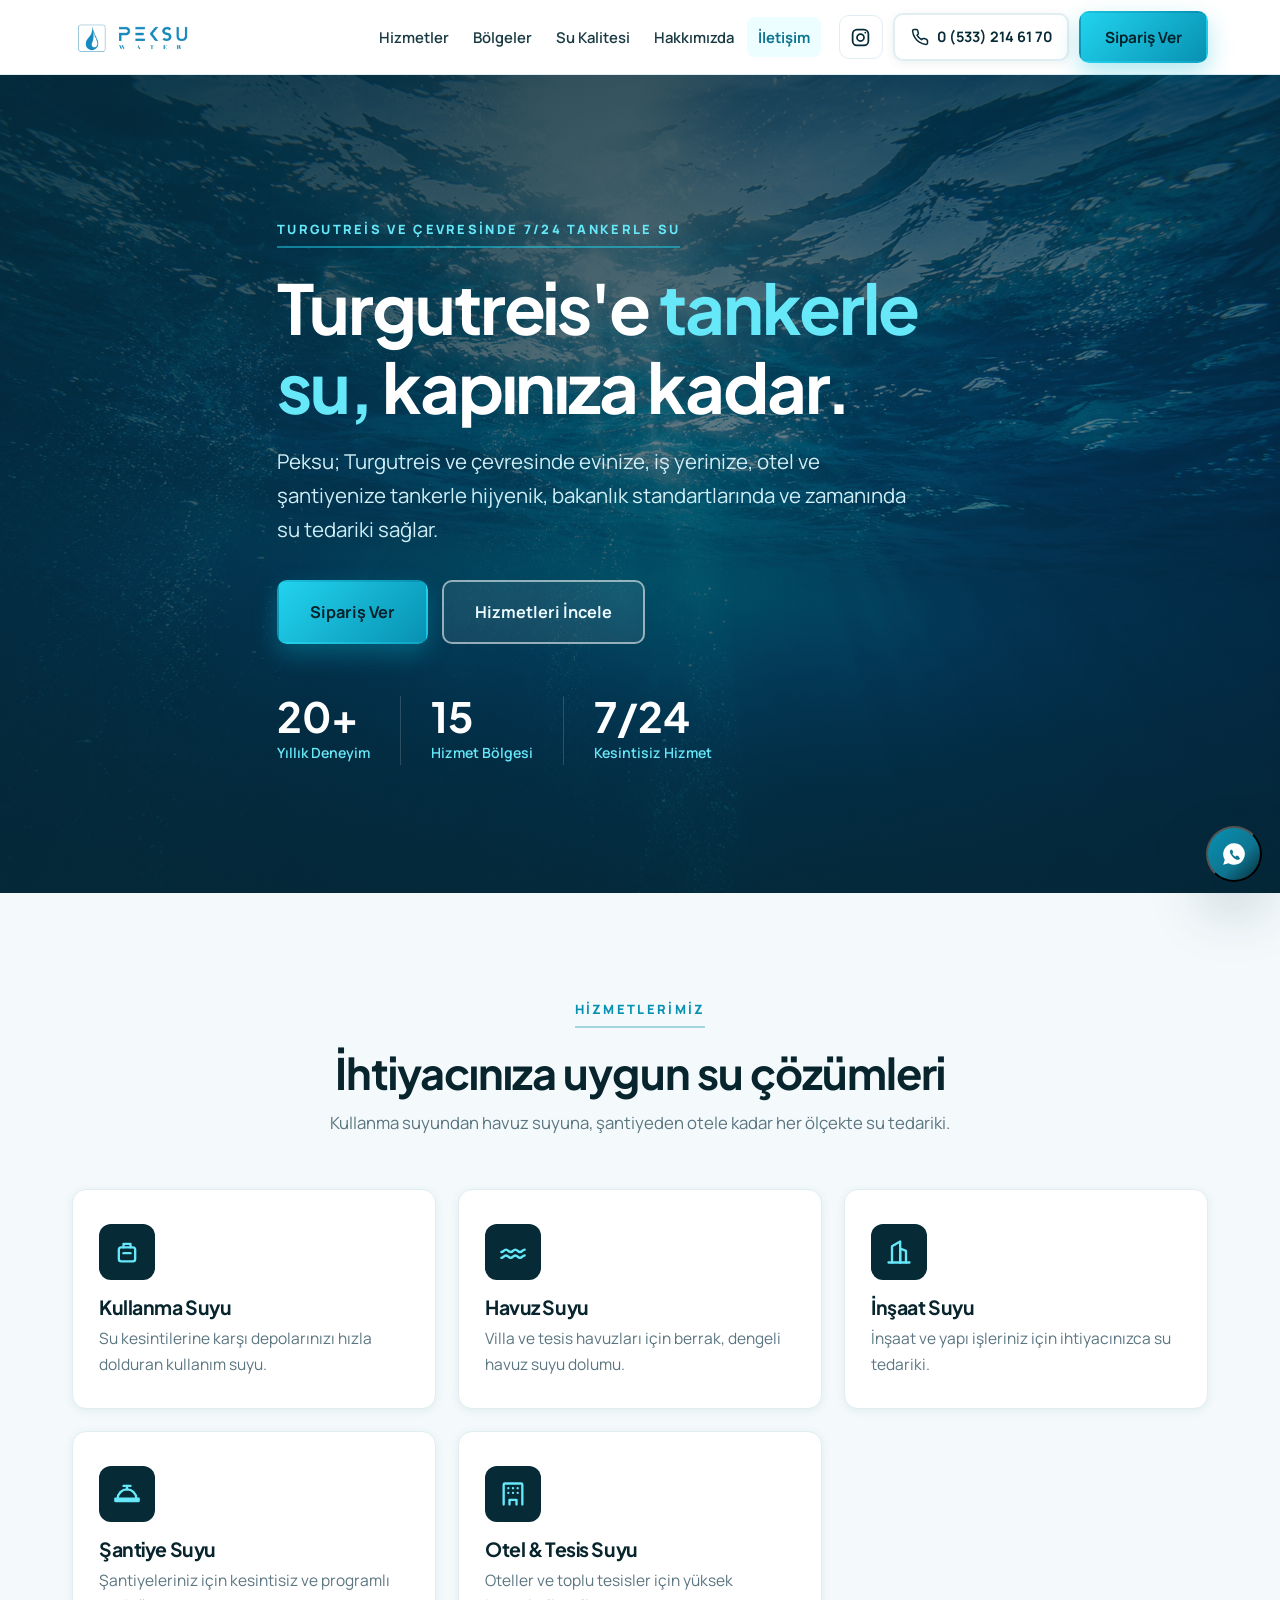
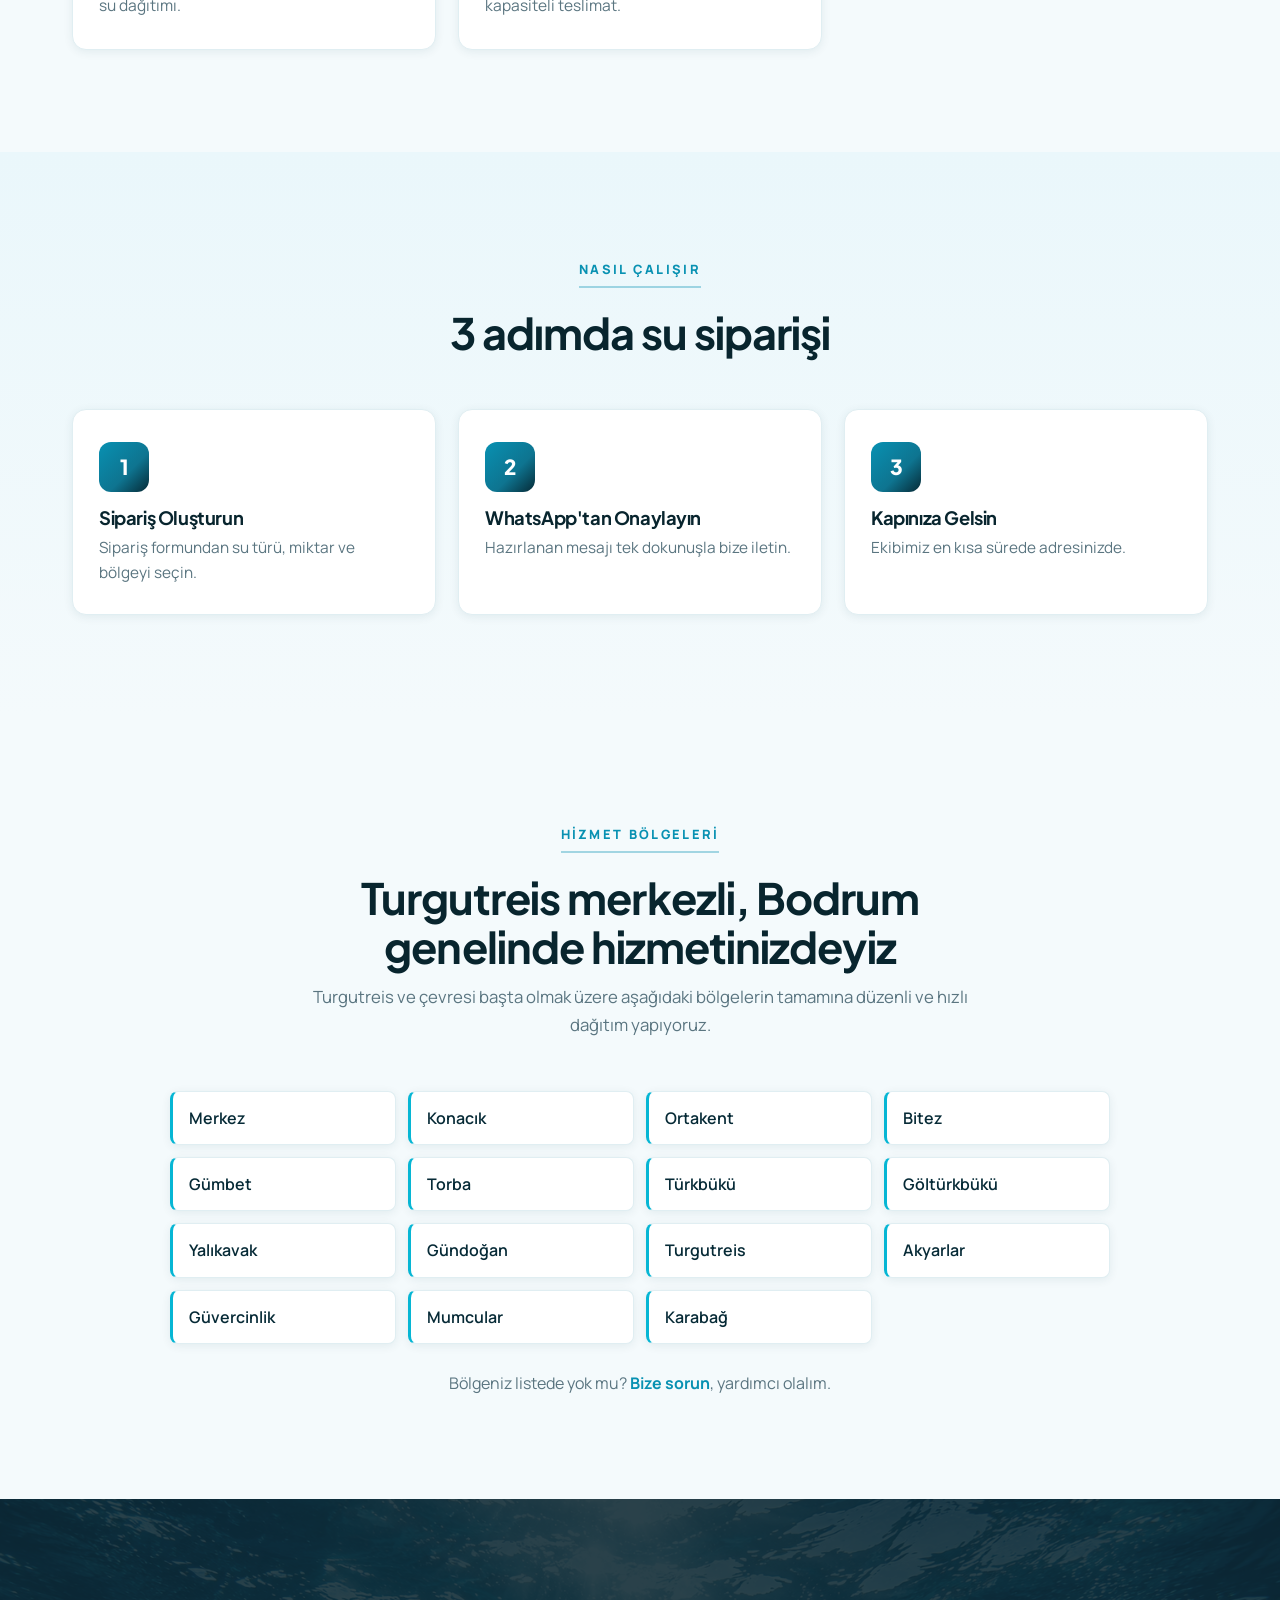
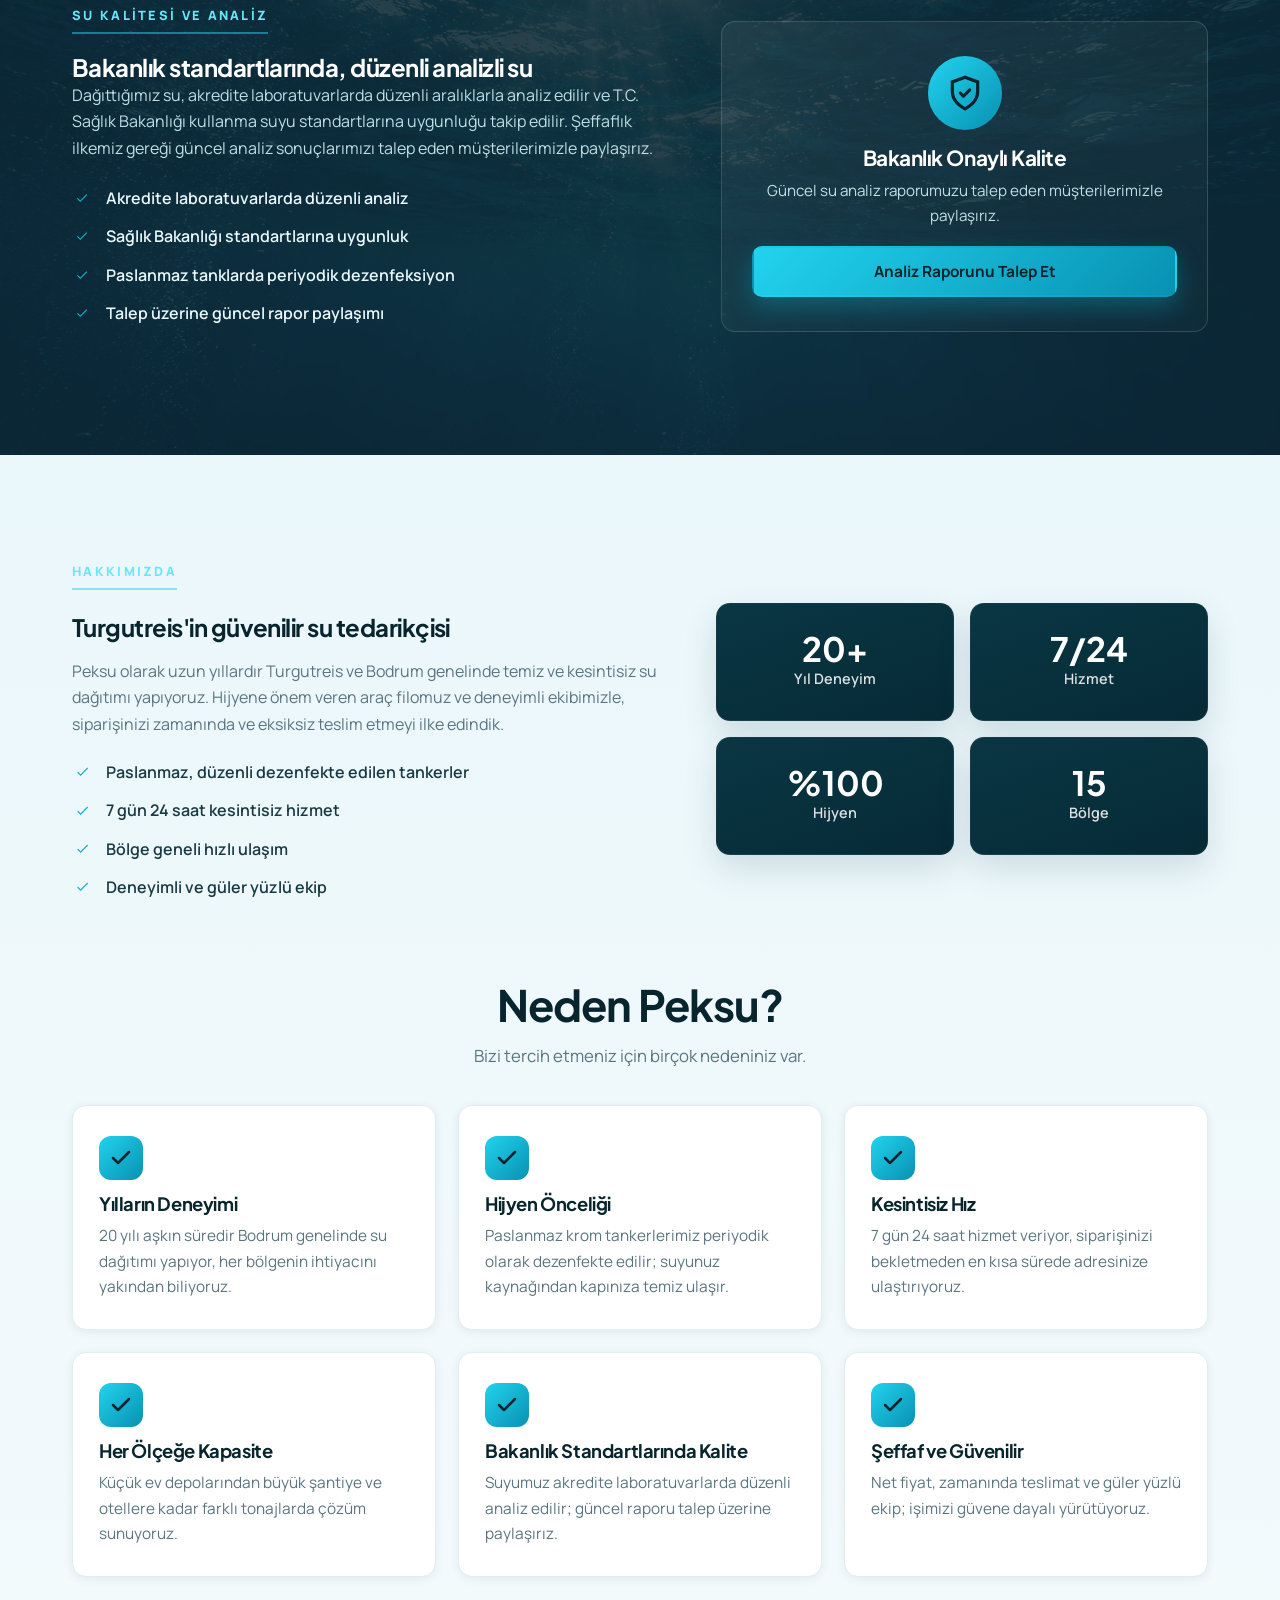
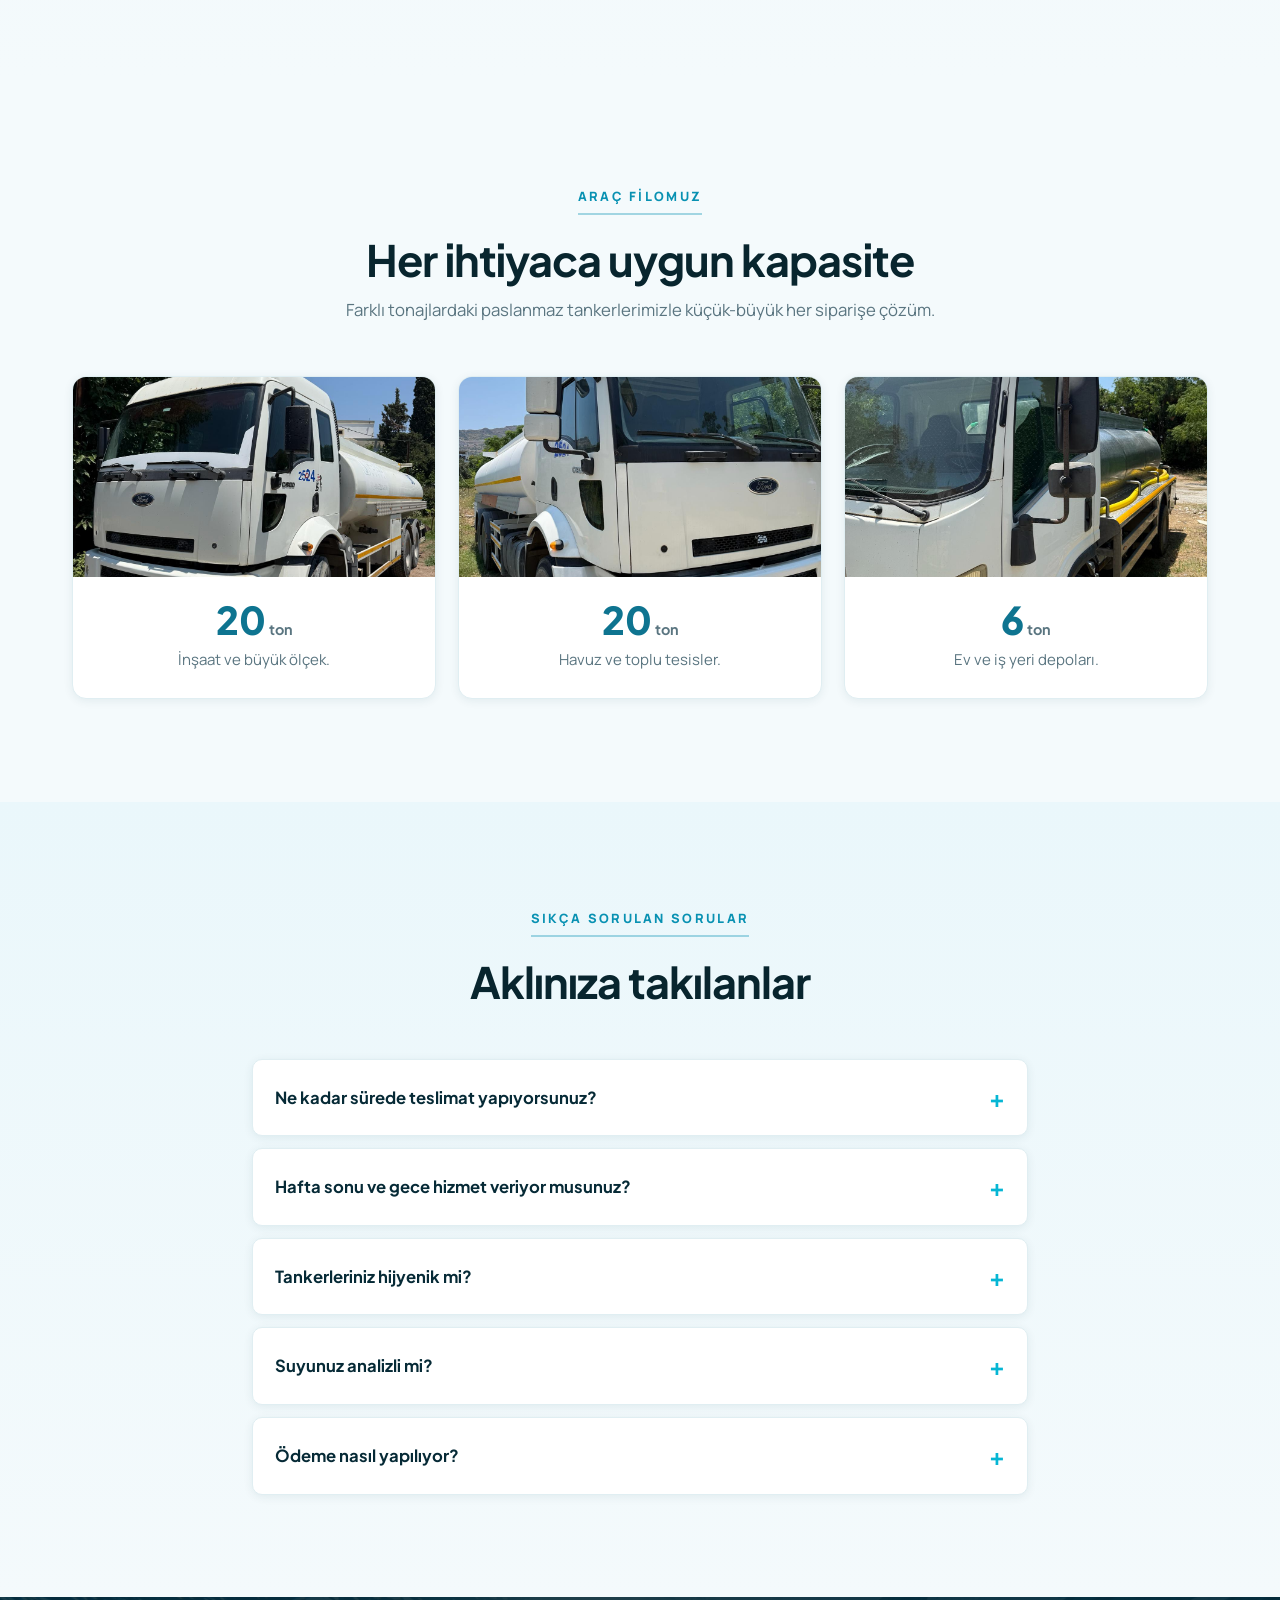
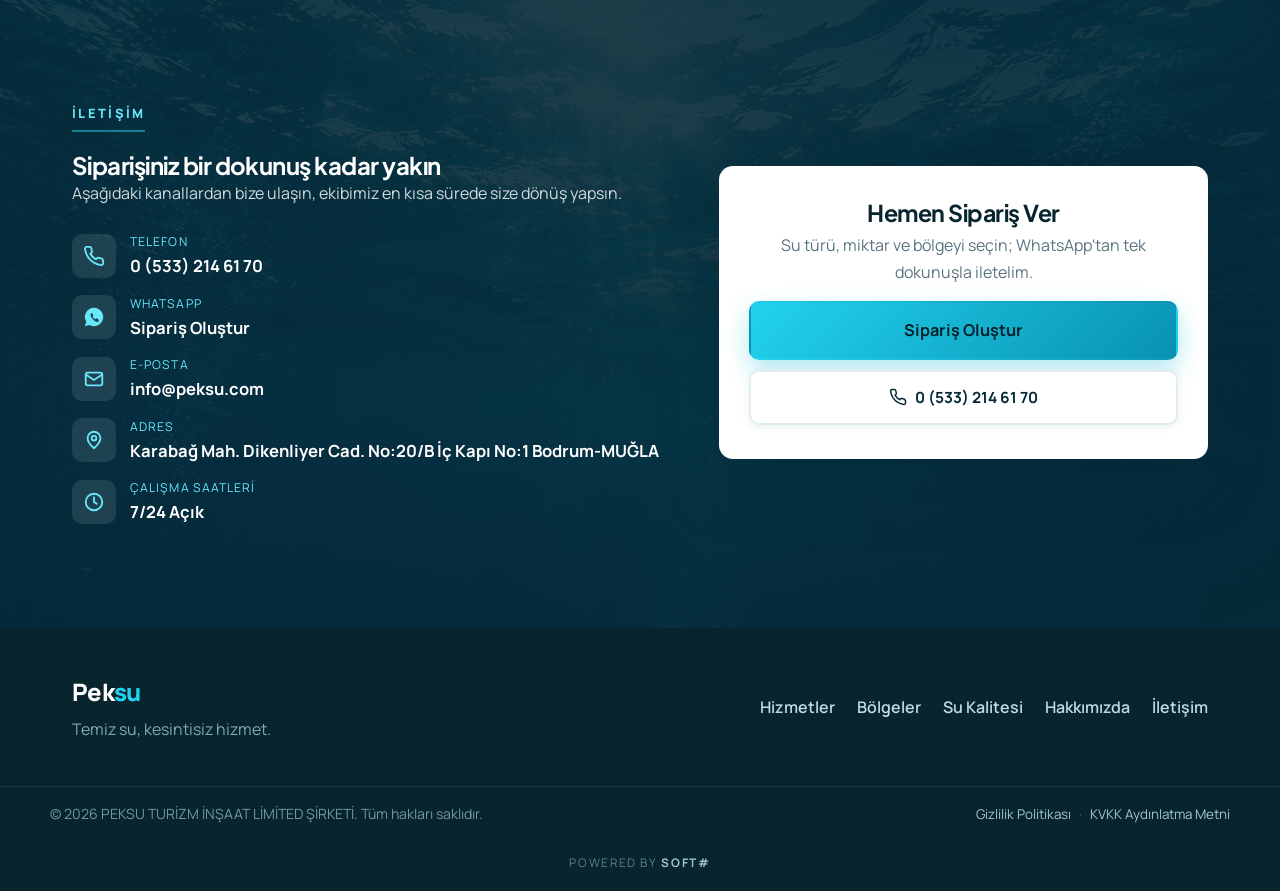
==== commit 07f72b82: "Turgutreis odakli SEO: baslik, hero, bolge/hakkimizda metinleri, yapisal veri - Baslik: Peksu | Turg" ====
--- a/index.html
+++ b/index.html
@@ -3,15 +3,15 @@
 <head>
   <meta charset="UTF-8" />
   <meta name="viewport" content="width=device-width, initial-scale=1.0" />
-  <title>Peksu | Bodrum & Turgutreis Tankerle Su Dağıtımı</title>
-  <meta name="description" content="Bodrum ve Turgutreis genelinde tankerle su dağıtımı — kullanma suyu, havuz suyu, inşaat, şantiye ve otel suyu. Bakanlık standartlarında analizli su, 7/24 sipariş: 0533 214 61 70." />
+  <title>Peksu | Turgutreis Tanker Su | Kullanma Suyu | 7/24 Hizmet</title>
+  <meta name="description" content="Turgutreis ve çevresinde tankerle su — kullanma suyu, havuz, inşaat, şantiye ve otel suyu. Bakanlık standartlarında analizli su, 7/24 sipariş: 0533 214 61 70." />
   <link rel="canonical" href="https://www.peksu.com/" />
   <meta name="theme-color" content="#062a36" />
   <link rel="icon" href="data:image/svg+xml,%3Csvg xmlns='http://www.w3.org/2000/svg' viewBox='0 0 24 24'%3E%3Cpath fill='%2306b6d4' d='M12 2S5 10.5 5 15a7 7 0 0 0 14 0c0-4.5-7-13-7-13Z'/%3E%3C/svg%3E" />
   <!-- Sosyal paylaşım (Open Graph / Twitter) -->
   <meta property="og:type" content="website" />
-  <meta property="og:title" content="Peksu | Bodrum & Turgutreis Tankerle Su Dağıtımı" />
-  <meta property="og:description" content="Bodrum ve Turgutreis genelinde tankerle su dağıtımı — kullanma, havuz, inşaat, şantiye ve otel suyu. 7/24 sipariş: 0533 214 61 70." />
+  <meta property="og:title" content="Peksu | Turgutreis Tanker Su | Kullanma Suyu | 7/24 Hizmet" />
+  <meta property="og:description" content="Turgutreis ve çevresinde tankerle su — kullanma, havuz, inşaat, şantiye ve otel suyu. 7/24 sipariş: 0533 214 61 70." />
   <meta property="og:image" content="https://www.peksu.com/assets/img/arac1.jpeg" />
   <meta property="og:url" content="https://www.peksu.com/" />
   <meta name="twitter:card" content="summary_large_image" />
@@ -27,7 +27,7 @@
     "url": "https://www.peksu.com/",
     "image": "https://www.peksu.com/assets/img/arac1.jpeg",
     "logo": "https://www.peksu.com/assets/img/logo.png",
-    "description": "Bodrum ve Turgutreis genelinde tankerle su taşıma; kullanma suyu, havuz suyu, inşaat suyu, şantiye suyu ve otel/tesis suyu. 7/24 kesintisiz teslimat.",
+    "description": "Turgutreis ve çevresinde tankerle su taşıma; kullanma suyu, havuz suyu, inşaat suyu, şantiye suyu ve otel/tesis suyu. Bodrum geneline 7/24 kesintisiz teslimat.",
     "telephone": "+905332146170",
     "email": "info@peksu.com",
     "priceRange": "₺₺",
@@ -46,8 +46,8 @@
       "opens": "00:00", "closes": "23:59"
     }],
     "areaServed": [
+      { "@type": "Place", "name": "Turgutreis" },
       { "@type": "City", "name": "Bodrum" },
-      { "@type": "Place", "name": "Turgutreis" },
       { "@type": "Place", "name": "Akyarlar" },
       { "@type": "Place", "name": "Gümüşlük" },
       { "@type": "Place", "name": "Yalıkavak" },
